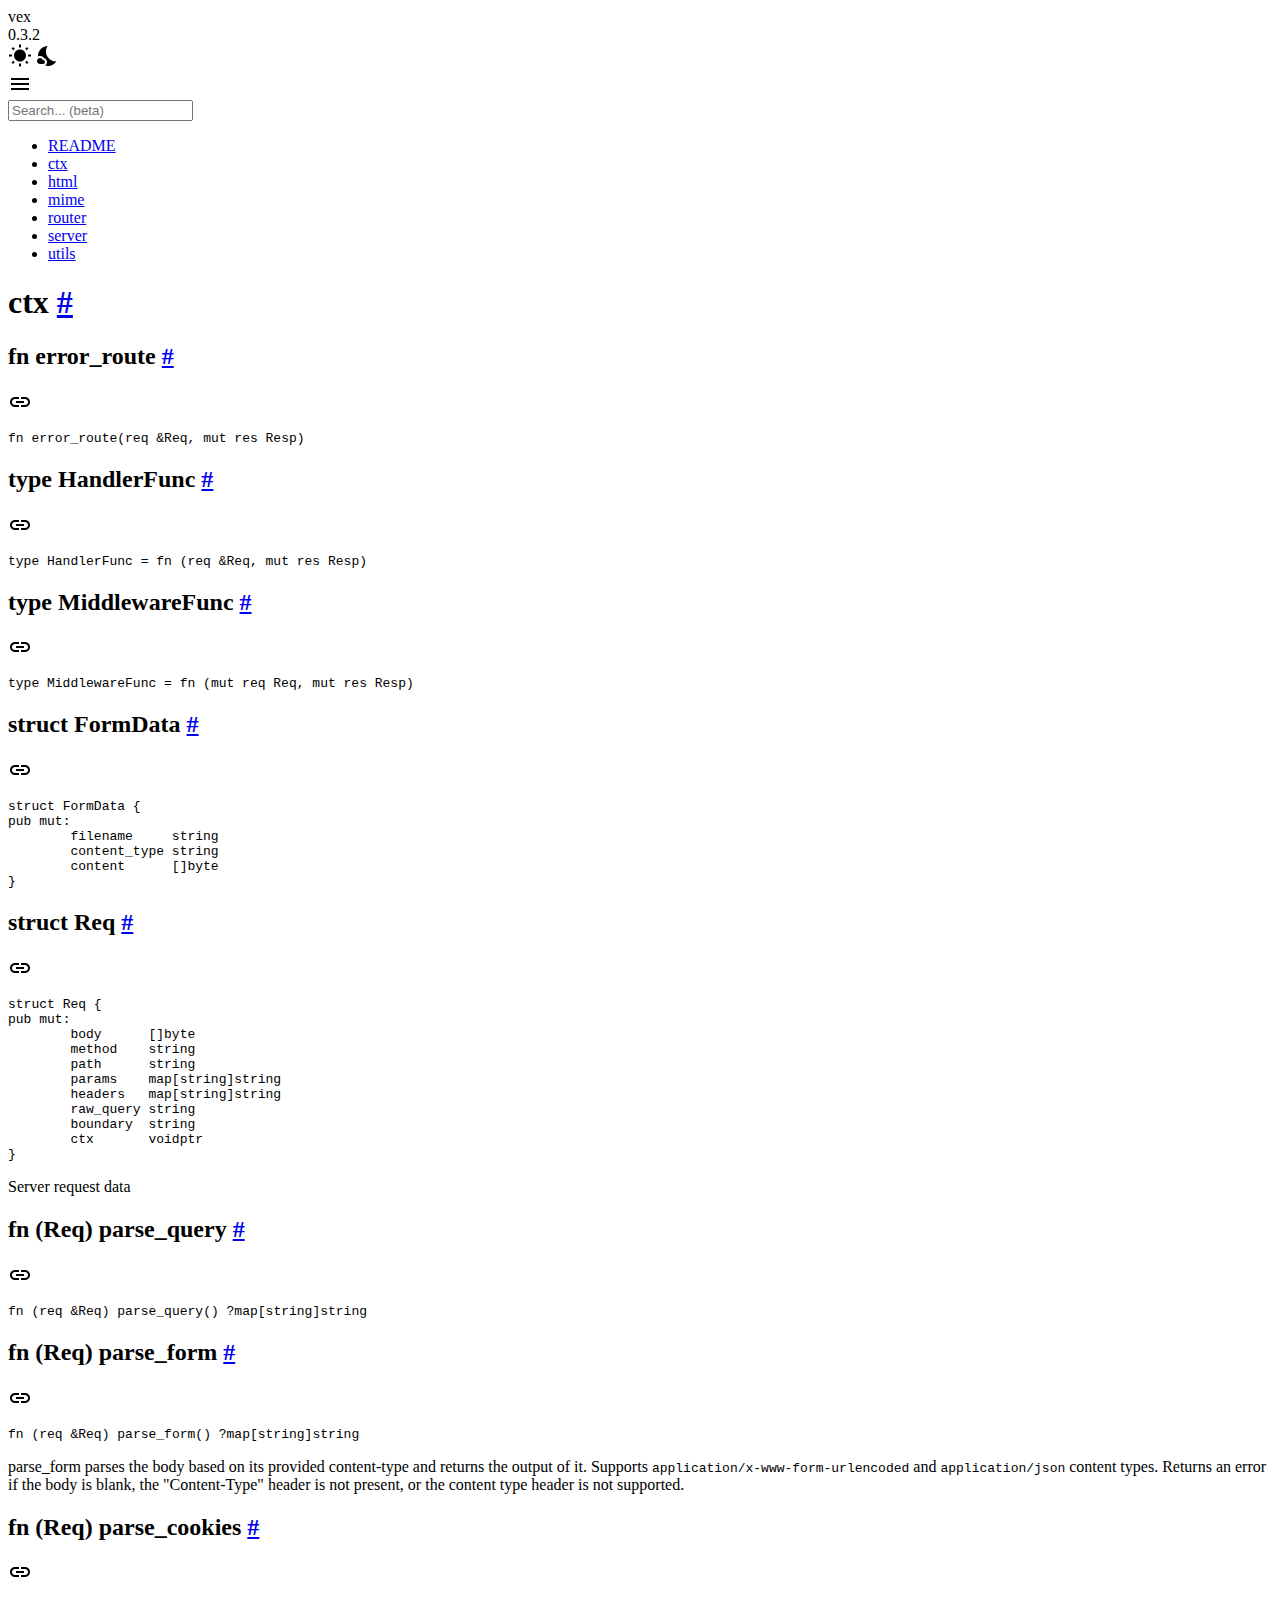
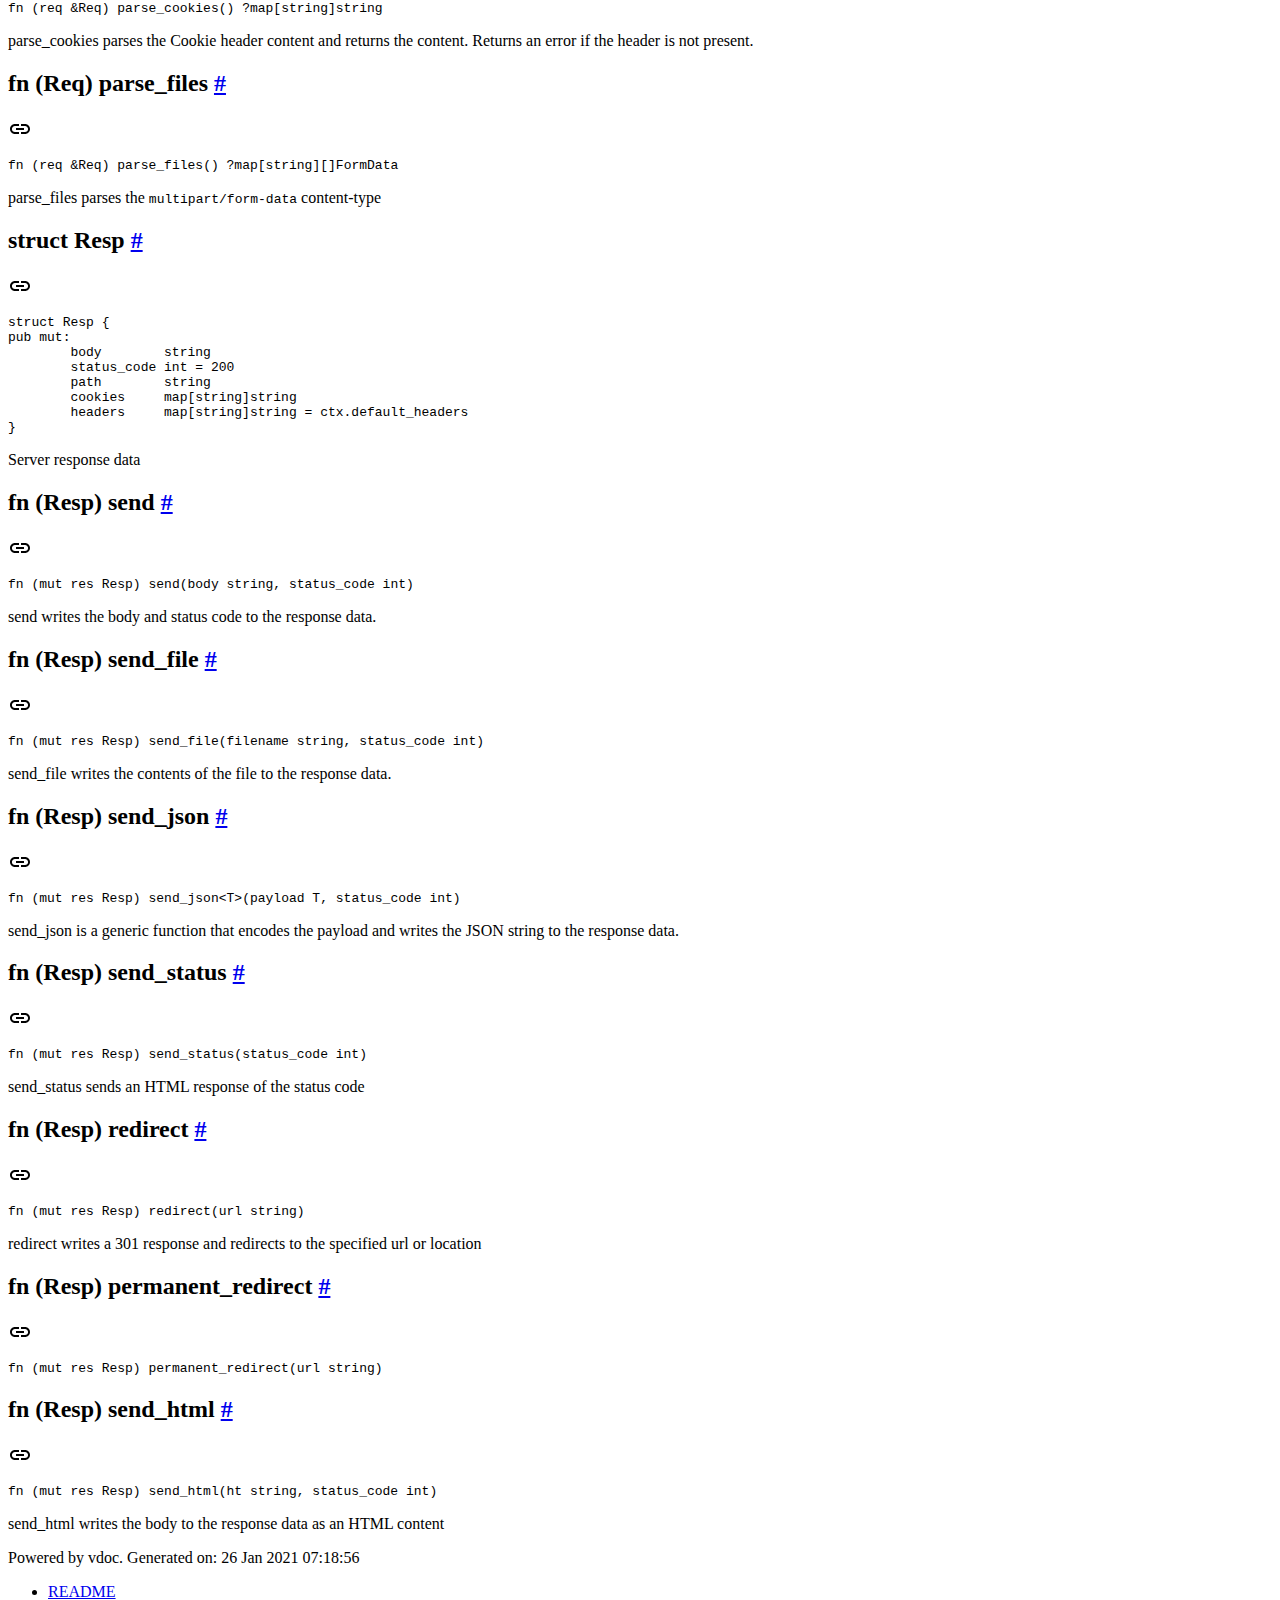
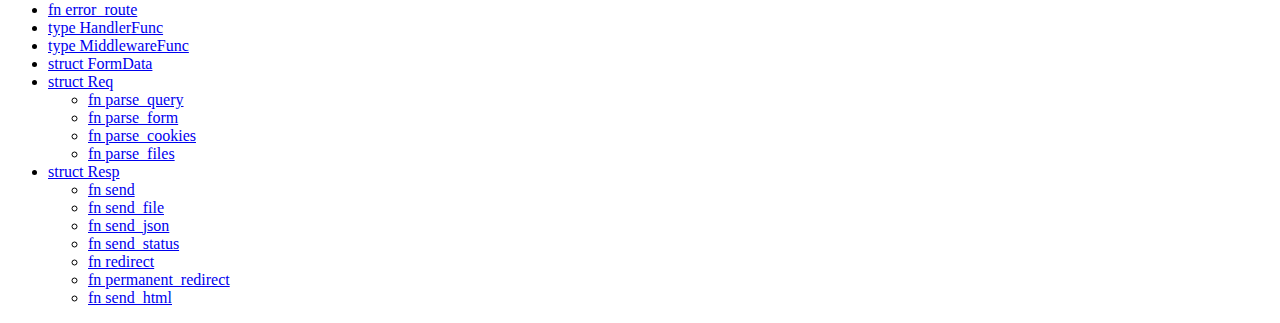
==== ctx.html @ 07d23d68 "deploy: 85a85bc88214e74e56cccd032032bc80034c741e" ====
<!DOCTYPE html>
<html lang="en">
	<head>
		<meta charset="UTF-8">
		<meta http-equiv="x-ua-compatible" content="IE=edge" />
		<meta name="viewport" content="width=device-width, initial-scale=1.0">
		<title>ctx | vdoc</title>
		<link rel="preconnect" href="https://fonts.gstatic.com">
		<link href="https://fonts.googleapis.com/css2?family=Roboto:wght@400;500;700&display=swap" rel="stylesheet">
		<link href="https://fonts.googleapis.com/css2?family=Work+Sans:wght@400;500;600&display=swap" rel="stylesheet">
		<link rel="apple-touch-icon" sizes="180x180" href="apple-touch-icon.png">
		<link rel="icon" type="image/png" sizes="32x32" href="favicon-32x32.png">
		<link rel="icon" type="image/png" sizes="16x16" href="favicon-16x16.png">
		<link rel="manifest" href="site.webmanifest">
		<link rel="mask-icon" href="safari-pinned-tab.svg" color="#5bbad5">
		<meta name="msapplication-TileColor" content="#da532c">
		<meta name="theme-color" content="#ffffff">
		
		<link rel="stylesheet" href="doc.css" />
		<link rel="stylesheet" href="normalize.css" />
		<script src="dark-mode.js"></script>
	</head>
	<body>
		<div id="page">
			<header class="doc-nav hidden">
				<div class="heading-container">
					<div class="heading">
						<div class="info">
							<div class="module">vex</div>
							<div class="toggle-version-container">
								<span>0.3.2</span>
								<div id="dark-mode-toggle" role="switch" aria-checked="false" aria-label="Toggle dark mode"><svg xmlns="http://www.w3.org/2000/svg" class="light-icon" height="24" viewBox="0 0 24 24" width="24"><path d="M0 0h24v24H0z" fill="none"/><path d="M6.76 4.84l-1.8-1.79-1.41 1.41 1.79 1.79 1.42-1.41zM4 10.5H1v2h3v-2zm9-9.95h-2V3.5h2V.55zm7.45 3.91l-1.41-1.41-1.79 1.79 1.41 1.41 1.79-1.79zm-3.21 13.7l1.79 1.8 1.41-1.41-1.8-1.79-1.4 1.4zM20 10.5v2h3v-2h-3zm-8-5c-3.31 0-6 2.69-6 6s2.69 6 6 6 6-2.69 6-6-2.69-6-6-6zm-1 16.95h2V19.5h-2v2.95zm-7.45-3.91l1.41 1.41 1.79-1.8-1.41-1.41-1.79 1.8z"/></svg>
<svg xmlns="http://www.w3.org/2000/svg" class="dark-icon" enable-background="new 0 0 24 24" height="24" viewBox="0 0 24 24" width="24"><g><rect fill="none" height="24" width="24"/></g><g><g><g><path d="M11.1,12.08C8.77,7.57,10.6,3.6,11.63,2.01C6.27,2.2,1.98,6.59,1.98,12c0,0.14,0.02,0.28,0.02,0.42 C2.62,12.15,3.29,12,4,12c1.66,0,3.18,0.83,4.1,2.15C9.77,14.63,11,16.17,11,18c0,1.52-0.87,2.83-2.12,3.51 c0.98,0.32,2.03,0.5,3.11,0.5c3.5,0,6.58-1.8,8.37-4.52C18,17.72,13.38,16.52,11.1,12.08z"/></g><path d="M7,16l-0.18,0C6.4,14.84,5.3,14,4,14c-1.66,0-3,1.34-3,3s1.34,3,3,3c0.62,0,2.49,0,3,0c1.1,0,2-0.9,2-2 C9,16.9,8.1,16,7,16z"/></g></g></svg>
</div>
							</div>
							<svg xmlns="http://www.w3.org/2000/svg" id="toggle-menu" height="24" viewBox="0 0 24 24" width="24"><path d="M0 0h24v24H0z" fill="none"/><path d="M3 18h18v-2H3v2zm0-5h18v-2H3v2zm0-7v2h18V6H3z"/></svg>

						</div>
						<input type="text" id="search" placeholder="Search... (beta)" autocomplete="off">
					</div>
				</div>
				<nav class="search hidden"></nav>
				<nav class="content hidden">
					<ul>
						<li class="open"><div class="menu-row"><a href="./index.html">README</a></div></li><li class="open active"><div class="menu-row"><a href="./ctx.html">ctx</a></div></li><li class="open"><div class="menu-row"><a href="./html.html">html</a></div></li><li class="open"><div class="menu-row"><a href="./mime.html">mime</a></div></li><li class="open"><div class="menu-row"><a href="./router.html">router</a></div></li><li class="open"><div class="menu-row"><a href="./server.html">server</a></div></li><li class="open"><div class="menu-row"><a href="./utils.html">utils</a></div></li>
					</ul>
				</nav>
			</header>
			<div class="doc-scrollview">
				<div class="doc-container">
					<div class="doc-content">
						<section id="readme_ctx" class="doc-node">
							<div class="title"><h1> ctx <a href="#readme_ctx">#</a></h1></div>

</section>

						<section id="error_route" class="doc-node">
							<div class="title"><h2>fn error_route <a href="#error_route">#</a></h2><a class="link" rel="noreferrer" target="_blank" href="https://github.com/nedpals/vex/blob/master/vex/ctx/ctx.v#L240"><svg xmlns="http://www.w3.org/2000/svg" height="24" viewBox="0 0 24 24" width="24"><path d="M0 0h24v24H0z" fill="none"/><path d="M3.9 12c0-1.71 1.39-3.1 3.1-3.1h4V7H7c-2.76 0-5 2.24-5 5s2.24 5 5 5h4v-1.9H7c-1.71 0-3.1-1.39-3.1-3.1zM8 13h8v-2H8v2zm9-6h-4v1.9h4c1.71 0 3.1 1.39 3.1 3.1s-1.39 3.1-3.1 3.1h-4V17h4c2.76 0 5-2.24 5-5s-2.24-5-5-5z"/></svg></a></div><pre class="signature"><code><span class="token keyword">fn</span> <span class="token function">error_route</span><span class="token punctuation">(</span>req <span class="token operator">&</span>Req<span class="token punctuation">,</span> <span class="token keyword">mut</span> res Resp<span class="token punctuation">)</span></code></pre>


</section>
						<section id="HandlerFunc" class="doc-node">
							<div class="title"><h2>type HandlerFunc <a href="#HandlerFunc">#</a></h2><a class="link" rel="noreferrer" target="_blank" href="https://github.com/nedpals/vex/blob/master/vex/ctx/ctx.v#L18"><svg xmlns="http://www.w3.org/2000/svg" height="24" viewBox="0 0 24 24" width="24"><path d="M0 0h24v24H0z" fill="none"/><path d="M3.9 12c0-1.71 1.39-3.1 3.1-3.1h4V7H7c-2.76 0-5 2.24-5 5s2.24 5 5 5h4v-1.9H7c-1.71 0-3.1-1.39-3.1-3.1zM8 13h8v-2H8v2zm9-6h-4v1.9h4c1.71 0 3.1 1.39 3.1 3.1s-1.39 3.1-3.1 3.1h-4V17h4c2.76 0 5-2.24 5-5s-2.24-5-5-5z"/></svg></a></div><pre class="signature"><code><span class="token keyword">type</span> HandlerFunc <span class="token operator">=</span> <span class="token keyword">fn</span> <span class="token punctuation">(</span>req <span class="token operator">&</span>Req<span class="token punctuation">,</span> <span class="token keyword">mut</span> res Resp<span class="token punctuation">)</span></code></pre>


</section>
						<section id="MiddlewareFunc" class="doc-node">
							<div class="title"><h2>type MiddlewareFunc <a href="#MiddlewareFunc">#</a></h2><a class="link" rel="noreferrer" target="_blank" href="https://github.com/nedpals/vex/blob/master/vex/ctx/ctx.v#L20"><svg xmlns="http://www.w3.org/2000/svg" height="24" viewBox="0 0 24 24" width="24"><path d="M0 0h24v24H0z" fill="none"/><path d="M3.9 12c0-1.71 1.39-3.1 3.1-3.1h4V7H7c-2.76 0-5 2.24-5 5s2.24 5 5 5h4v-1.9H7c-1.71 0-3.1-1.39-3.1-3.1zM8 13h8v-2H8v2zm9-6h-4v1.9h4c1.71 0 3.1 1.39 3.1 3.1s-1.39 3.1-3.1 3.1h-4V17h4c2.76 0 5-2.24 5-5s-2.24-5-5-5z"/></svg></a></div><pre class="signature"><code><span class="token keyword">type</span> MiddlewareFunc <span class="token operator">=</span> <span class="token keyword">fn</span> <span class="token punctuation">(</span><span class="token keyword">mut</span> req Req<span class="token punctuation">,</span> <span class="token keyword">mut</span> res Resp<span class="token punctuation">)</span></code></pre>


</section>
						<section id="FormData" class="doc-node">
							<div class="title"><h2>struct FormData <a href="#FormData">#</a></h2><a class="link" rel="noreferrer" target="_blank" href="https://github.com/nedpals/vex/blob/master/vex/ctx/ctx.v#L245"><svg xmlns="http://www.w3.org/2000/svg" height="24" viewBox="0 0 24 24" width="24"><path d="M0 0h24v24H0z" fill="none"/><path d="M3.9 12c0-1.71 1.39-3.1 3.1-3.1h4V7H7c-2.76 0-5 2.24-5 5s2.24 5 5 5h4v-1.9H7c-1.71 0-3.1-1.39-3.1-3.1zM8 13h8v-2H8v2zm9-6h-4v1.9h4c1.71 0 3.1 1.39 3.1 3.1s-1.39 3.1-3.1 3.1h-4V17h4c2.76 0 5-2.24 5-5s-2.24-5-5-5z"/></svg></a></div><pre class="signature"><code><span class="token keyword">struct</span> <span class="token symbol">FormData</span> <span class="token punctuation">{</span>
<span class="token keyword">pub</span> <span class="token keyword">mut</span><span class="token punctuation">:</span>
	filename     <span class="token builtin">string</span>
	content_type <span class="token builtin">string</span>
	content      <span class="token punctuation">[</span><span class="token punctuation">]</span><span class="token builtin">byte</span>
<span class="token punctuation">}</span></code></pre>


</section>
						<section id="Req" class="doc-node">
							<div class="title"><h2>struct Req <a href="#Req">#</a></h2><a class="link" rel="noreferrer" target="_blank" href="https://github.com/nedpals/vex/blob/master/vex/ctx/ctx.v#L23"><svg xmlns="http://www.w3.org/2000/svg" height="24" viewBox="0 0 24 24" width="24"><path d="M0 0h24v24H0z" fill="none"/><path d="M3.9 12c0-1.71 1.39-3.1 3.1-3.1h4V7H7c-2.76 0-5 2.24-5 5s2.24 5 5 5h4v-1.9H7c-1.71 0-3.1-1.39-3.1-3.1zM8 13h8v-2H8v2zm9-6h-4v1.9h4c1.71 0 3.1 1.39 3.1 3.1s-1.39 3.1-3.1 3.1h-4V17h4c2.76 0 5-2.24 5-5s-2.24-5-5-5z"/></svg></a></div><pre class="signature"><code><span class="token keyword">struct</span> <span class="token symbol">Req</span> <span class="token punctuation">{</span>
<span class="token keyword">pub</span> <span class="token keyword">mut</span><span class="token punctuation">:</span>
	body      <span class="token punctuation">[</span><span class="token punctuation">]</span><span class="token builtin">byte</span>
	method    <span class="token builtin">string</span>
	path      <span class="token builtin">string</span>
	params    <span class="token builtin">map</span><span class="token punctuation">[</span><span class="token builtin">string</span><span class="token punctuation">]</span><span class="token builtin">string</span>
	headers   <span class="token builtin">map</span><span class="token punctuation">[</span><span class="token builtin">string</span><span class="token punctuation">]</span><span class="token builtin">string</span>
	raw_query <span class="token builtin">string</span>
	boundary  <span class="token builtin">string</span>
	ctx       <span class="token builtin">voidptr</span>
<span class="token punctuation">}</span></code></pre>
<p>Server request data</p>

</section>
						<section id="Req.parse_query" class="doc-node">
							<div class="title"><h2>fn (Req) parse_query <a href="#Req.parse_query">#</a></h2><a class="link" rel="noreferrer" target="_blank" href="https://github.com/nedpals/vex/blob/master/vex/ctx/ctx.v#L35"><svg xmlns="http://www.w3.org/2000/svg" height="24" viewBox="0 0 24 24" width="24"><path d="M0 0h24v24H0z" fill="none"/><path d="M3.9 12c0-1.71 1.39-3.1 3.1-3.1h4V7H7c-2.76 0-5 2.24-5 5s2.24 5 5 5h4v-1.9H7c-1.71 0-3.1-1.39-3.1-3.1zM8 13h8v-2H8v2zm9-6h-4v1.9h4c1.71 0 3.1 1.39 3.1 3.1s-1.39 3.1-3.1 3.1h-4V17h4c2.76 0 5-2.24 5-5s-2.24-5-5-5z"/></svg></a></div><pre class="signature"><code><span class="token keyword">fn</span> <span class="token punctuation">(</span>req <span class="token operator">&</span>Req<span class="token punctuation">)</span> <span class="token function">parse_query</span><span class="token punctuation">(</span><span class="token punctuation">)</span> ?<span class="token builtin">map</span><span class="token punctuation">[</span><span class="token builtin">string</span><span class="token punctuation">]</span><span class="token builtin">string</span></code></pre>


</section>
						<section id="Req.parse_form" class="doc-node">
							<div class="title"><h2>fn (Req) parse_form <a href="#Req.parse_form">#</a></h2><a class="link" rel="noreferrer" target="_blank" href="https://github.com/nedpals/vex/blob/master/vex/ctx/ctx.v#L50"><svg xmlns="http://www.w3.org/2000/svg" height="24" viewBox="0 0 24 24" width="24"><path d="M0 0h24v24H0z" fill="none"/><path d="M3.9 12c0-1.71 1.39-3.1 3.1-3.1h4V7H7c-2.76 0-5 2.24-5 5s2.24 5 5 5h4v-1.9H7c-1.71 0-3.1-1.39-3.1-3.1zM8 13h8v-2H8v2zm9-6h-4v1.9h4c1.71 0 3.1 1.39 3.1 3.1s-1.39 3.1-3.1 3.1h-4V17h4c2.76 0 5-2.24 5-5s-2.24-5-5-5z"/></svg></a></div><pre class="signature"><code><span class="token keyword">fn</span> <span class="token punctuation">(</span>req <span class="token operator">&</span>Req<span class="token punctuation">)</span> <span class="token function">parse_form</span><span class="token punctuation">(</span><span class="token punctuation">)</span> ?<span class="token builtin">map</span><span class="token punctuation">[</span><span class="token builtin">string</span><span class="token punctuation">]</span><span class="token builtin">string</span></code></pre>
<p>parse_form parses the body based on its provided content-type  and returns the output of it. Supports <code>application/x-www-form-urlencoded</code>  and <code>application/json</code> content types. Returns an error if the body is blank,  the &quot;Content-Type&quot; header is not present, or the content type header  is not supported.</p>

</section>
						<section id="Req.parse_cookies" class="doc-node">
							<div class="title"><h2>fn (Req) parse_cookies <a href="#Req.parse_cookies">#</a></h2><a class="link" rel="noreferrer" target="_blank" href="https://github.com/nedpals/vex/blob/master/vex/ctx/ctx.v#L93"><svg xmlns="http://www.w3.org/2000/svg" height="24" viewBox="0 0 24 24" width="24"><path d="M0 0h24v24H0z" fill="none"/><path d="M3.9 12c0-1.71 1.39-3.1 3.1-3.1h4V7H7c-2.76 0-5 2.24-5 5s2.24 5 5 5h4v-1.9H7c-1.71 0-3.1-1.39-3.1-3.1zM8 13h8v-2H8v2zm9-6h-4v1.9h4c1.71 0 3.1 1.39 3.1 3.1s-1.39 3.1-3.1 3.1h-4V17h4c2.76 0 5-2.24 5-5s-2.24-5-5-5z"/></svg></a></div><pre class="signature"><code><span class="token keyword">fn</span> <span class="token punctuation">(</span>req <span class="token operator">&</span>Req<span class="token punctuation">)</span> <span class="token function">parse_cookies</span><span class="token punctuation">(</span><span class="token punctuation">)</span> ?<span class="token builtin">map</span><span class="token punctuation">[</span><span class="token builtin">string</span><span class="token punctuation">]</span><span class="token builtin">string</span></code></pre>
<p>parse_cookies parses the Cookie header content and returns the  content. Returns an error if the header is not present.</p>

</section>
						<section id="Req.parse_files" class="doc-node">
							<div class="title"><h2>fn (Req) parse_files <a href="#Req.parse_files">#</a></h2><a class="link" rel="noreferrer" target="_blank" href="https://github.com/nedpals/vex/blob/master/vex/ctx/ctx.v#L108"><svg xmlns="http://www.w3.org/2000/svg" height="24" viewBox="0 0 24 24" width="24"><path d="M0 0h24v24H0z" fill="none"/><path d="M3.9 12c0-1.71 1.39-3.1 3.1-3.1h4V7H7c-2.76 0-5 2.24-5 5s2.24 5 5 5h4v-1.9H7c-1.71 0-3.1-1.39-3.1-3.1zM8 13h8v-2H8v2zm9-6h-4v1.9h4c1.71 0 3.1 1.39 3.1 3.1s-1.39 3.1-3.1 3.1h-4V17h4c2.76 0 5-2.24 5-5s-2.24-5-5-5z"/></svg></a></div><pre class="signature"><code><span class="token keyword">fn</span> <span class="token punctuation">(</span>req <span class="token operator">&</span>Req<span class="token punctuation">)</span> <span class="token function">parse_files</span><span class="token punctuation">(</span><span class="token punctuation">)</span> ?<span class="token builtin">map</span><span class="token punctuation">[</span><span class="token builtin">string</span><span class="token punctuation">]</span><span class="token punctuation">[</span><span class="token punctuation">]</span>FormData</code></pre>
<p>parse_files parses the <code>multipart/form-data</code> content-type</p>

</section>
						<section id="Resp" class="doc-node">
							<div class="title"><h2>struct Resp <a href="#Resp">#</a></h2><a class="link" rel="noreferrer" target="_blank" href="https://github.com/nedpals/vex/blob/master/vex/ctx/ctx.v#L174"><svg xmlns="http://www.w3.org/2000/svg" height="24" viewBox="0 0 24 24" width="24"><path d="M0 0h24v24H0z" fill="none"/><path d="M3.9 12c0-1.71 1.39-3.1 3.1-3.1h4V7H7c-2.76 0-5 2.24-5 5s2.24 5 5 5h4v-1.9H7c-1.71 0-3.1-1.39-3.1-3.1zM8 13h8v-2H8v2zm9-6h-4v1.9h4c1.71 0 3.1 1.39 3.1 3.1s-1.39 3.1-3.1 3.1h-4V17h4c2.76 0 5-2.24 5-5s-2.24-5-5-5z"/></svg></a></div><pre class="signature"><code><span class="token keyword">struct</span> <span class="token symbol">Resp</span> <span class="token punctuation">{</span>
<span class="token keyword">pub</span> <span class="token keyword">mut</span><span class="token punctuation">:</span>
	body        <span class="token builtin">string</span>
	status_code <span class="token builtin">int</span> <span class="token operator">=</span> <span class="token number">200</span>
	path        <span class="token builtin">string</span>
	cookies     <span class="token builtin">map</span><span class="token punctuation">[</span><span class="token builtin">string</span><span class="token punctuation">]</span><span class="token builtin">string</span>
	headers     <span class="token builtin">map</span><span class="token punctuation">[</span><span class="token builtin">string</span><span class="token punctuation">]</span><span class="token builtin">string</span> <span class="token operator">=</span> ctx<span class="token punctuation">.</span>default_headers
<span class="token punctuation">}</span></code></pre>
<p>Server response data</p>

</section>
						<section id="Resp.send" class="doc-node">
							<div class="title"><h2>fn (Resp) send <a href="#Resp.send">#</a></h2><a class="link" rel="noreferrer" target="_blank" href="https://github.com/nedpals/vex/blob/master/vex/ctx/ctx.v#L185"><svg xmlns="http://www.w3.org/2000/svg" height="24" viewBox="0 0 24 24" width="24"><path d="M0 0h24v24H0z" fill="none"/><path d="M3.9 12c0-1.71 1.39-3.1 3.1-3.1h4V7H7c-2.76 0-5 2.24-5 5s2.24 5 5 5h4v-1.9H7c-1.71 0-3.1-1.39-3.1-3.1zM8 13h8v-2H8v2zm9-6h-4v1.9h4c1.71 0 3.1 1.39 3.1 3.1s-1.39 3.1-3.1 3.1h-4V17h4c2.76 0 5-2.24 5-5s-2.24-5-5-5z"/></svg></a></div><pre class="signature"><code><span class="token keyword">fn</span> <span class="token punctuation">(</span><span class="token keyword">mut</span> res Resp<span class="token punctuation">)</span> <span class="token function">send</span><span class="token punctuation">(</span>body <span class="token builtin">string</span><span class="token punctuation">,</span> status_code <span class="token builtin">int</span><span class="token punctuation">)</span></code></pre>
<p>send writes the body and status code to the response data.</p>

</section>
						<section id="Resp.send_file" class="doc-node">
							<div class="title"><h2>fn (Resp) send_file <a href="#Resp.send_file">#</a></h2><a class="link" rel="noreferrer" target="_blank" href="https://github.com/nedpals/vex/blob/master/vex/ctx/ctx.v#L192"><svg xmlns="http://www.w3.org/2000/svg" height="24" viewBox="0 0 24 24" width="24"><path d="M0 0h24v24H0z" fill="none"/><path d="M3.9 12c0-1.71 1.39-3.1 3.1-3.1h4V7H7c-2.76 0-5 2.24-5 5s2.24 5 5 5h4v-1.9H7c-1.71 0-3.1-1.39-3.1-3.1zM8 13h8v-2H8v2zm9-6h-4v1.9h4c1.71 0 3.1 1.39 3.1 3.1s-1.39 3.1-3.1 3.1h-4V17h4c2.76 0 5-2.24 5-5s-2.24-5-5-5z"/></svg></a></div><pre class="signature"><code><span class="token keyword">fn</span> <span class="token punctuation">(</span><span class="token keyword">mut</span> res Resp<span class="token punctuation">)</span> <span class="token function">send_file</span><span class="token punctuation">(</span>filename <span class="token builtin">string</span><span class="token punctuation">,</span> status_code <span class="token builtin">int</span><span class="token punctuation">)</span></code></pre>
<p>send_file writes the contents of the file to the response data.</p>

</section>
						<section id="Resp.send_json" class="doc-node">
							<div class="title"><h2>fn (Resp) send_json <a href="#Resp.send_json">#</a></h2><a class="link" rel="noreferrer" target="_blank" href="https://github.com/nedpals/vex/blob/master/vex/ctx/ctx.v#L205"><svg xmlns="http://www.w3.org/2000/svg" height="24" viewBox="0 0 24 24" width="24"><path d="M0 0h24v24H0z" fill="none"/><path d="M3.9 12c0-1.71 1.39-3.1 3.1-3.1h4V7H7c-2.76 0-5 2.24-5 5s2.24 5 5 5h4v-1.9H7c-1.71 0-3.1-1.39-3.1-3.1zM8 13h8v-2H8v2zm9-6h-4v1.9h4c1.71 0 3.1 1.39 3.1 3.1s-1.39 3.1-3.1 3.1h-4V17h4c2.76 0 5-2.24 5-5s-2.24-5-5-5z"/></svg></a></div><pre class="signature"><code><span class="token keyword">fn</span> <span class="token punctuation">(</span><span class="token keyword">mut</span> res Resp<span class="token punctuation">)</span> send_json<span class="token operator"><</span><span class="token builtin">T</span><span class="token operator">></span><span class="token punctuation">(</span>payload <span class="token builtin">T</span><span class="token punctuation">,</span> status_code <span class="token builtin">int</span><span class="token punctuation">)</span></code></pre>
<p>send_json is a generic function that encodes the payload and  writes the JSON string to the response data.</p>

</section>
						<section id="Resp.send_status" class="doc-node">
							<div class="title"><h2>fn (Resp) send_status <a href="#Resp.send_status">#</a></h2><a class="link" rel="noreferrer" target="_blank" href="https://github.com/nedpals/vex/blob/master/vex/ctx/ctx.v#L213"><svg xmlns="http://www.w3.org/2000/svg" height="24" viewBox="0 0 24 24" width="24"><path d="M0 0h24v24H0z" fill="none"/><path d="M3.9 12c0-1.71 1.39-3.1 3.1-3.1h4V7H7c-2.76 0-5 2.24-5 5s2.24 5 5 5h4v-1.9H7c-1.71 0-3.1-1.39-3.1-3.1zM8 13h8v-2H8v2zm9-6h-4v1.9h4c1.71 0 3.1 1.39 3.1 3.1s-1.39 3.1-3.1 3.1h-4V17h4c2.76 0 5-2.24 5-5s-2.24-5-5-5z"/></svg></a></div><pre class="signature"><code><span class="token keyword">fn</span> <span class="token punctuation">(</span><span class="token keyword">mut</span> res Resp<span class="token punctuation">)</span> <span class="token function">send_status</span><span class="token punctuation">(</span>status_code <span class="token builtin">int</span><span class="token punctuation">)</span></code></pre>
<p>send_status sends an HTML response of the status code</p>

</section>
						<section id="Resp.redirect" class="doc-node">
							<div class="title"><h2>fn (Resp) redirect <a href="#Resp.redirect">#</a></h2><a class="link" rel="noreferrer" target="_blank" href="https://github.com/nedpals/vex/blob/master/vex/ctx/ctx.v#L222"><svg xmlns="http://www.w3.org/2000/svg" height="24" viewBox="0 0 24 24" width="24"><path d="M0 0h24v24H0z" fill="none"/><path d="M3.9 12c0-1.71 1.39-3.1 3.1-3.1h4V7H7c-2.76 0-5 2.24-5 5s2.24 5 5 5h4v-1.9H7c-1.71 0-3.1-1.39-3.1-3.1zM8 13h8v-2H8v2zm9-6h-4v1.9h4c1.71 0 3.1 1.39 3.1 3.1s-1.39 3.1-3.1 3.1h-4V17h4c2.76 0 5-2.24 5-5s-2.24-5-5-5z"/></svg></a></div><pre class="signature"><code><span class="token keyword">fn</span> <span class="token punctuation">(</span><span class="token keyword">mut</span> res Resp<span class="token punctuation">)</span> <span class="token function">redirect</span><span class="token punctuation">(</span>url <span class="token builtin">string</span><span class="token punctuation">)</span></code></pre>
<p>redirect writes a 301 response and redirects to the   specified url or location</p>

</section>
						<section id="Resp.permanent_redirect" class="doc-node">
							<div class="title"><h2>fn (Resp) permanent_redirect <a href="#Resp.permanent_redirect">#</a></h2><a class="link" rel="noreferrer" target="_blank" href="https://github.com/nedpals/vex/blob/master/vex/ctx/ctx.v#L228"><svg xmlns="http://www.w3.org/2000/svg" height="24" viewBox="0 0 24 24" width="24"><path d="M0 0h24v24H0z" fill="none"/><path d="M3.9 12c0-1.71 1.39-3.1 3.1-3.1h4V7H7c-2.76 0-5 2.24-5 5s2.24 5 5 5h4v-1.9H7c-1.71 0-3.1-1.39-3.1-3.1zM8 13h8v-2H8v2zm9-6h-4v1.9h4c1.71 0 3.1 1.39 3.1 3.1s-1.39 3.1-3.1 3.1h-4V17h4c2.76 0 5-2.24 5-5s-2.24-5-5-5z"/></svg></a></div><pre class="signature"><code><span class="token keyword">fn</span> <span class="token punctuation">(</span><span class="token keyword">mut</span> res Resp<span class="token punctuation">)</span> <span class="token function">permanent_redirect</span><span class="token punctuation">(</span>url <span class="token builtin">string</span><span class="token punctuation">)</span></code></pre>


</section>
						<section id="Resp.send_html" class="doc-node">
							<div class="title"><h2>fn (Resp) send_html <a href="#Resp.send_html">#</a></h2><a class="link" rel="noreferrer" target="_blank" href="https://github.com/nedpals/vex/blob/master/vex/ctx/ctx.v#L235"><svg xmlns="http://www.w3.org/2000/svg" height="24" viewBox="0 0 24 24" width="24"><path d="M0 0h24v24H0z" fill="none"/><path d="M3.9 12c0-1.71 1.39-3.1 3.1-3.1h4V7H7c-2.76 0-5 2.24-5 5s2.24 5 5 5h4v-1.9H7c-1.71 0-3.1-1.39-3.1-3.1zM8 13h8v-2H8v2zm9-6h-4v1.9h4c1.71 0 3.1 1.39 3.1 3.1s-1.39 3.1-3.1 3.1h-4V17h4c2.76 0 5-2.24 5-5s-2.24-5-5-5z"/></svg></a></div><pre class="signature"><code><span class="token keyword">fn</span> <span class="token punctuation">(</span><span class="token keyword">mut</span> res Resp<span class="token punctuation">)</span> <span class="token function">send_html</span><span class="token punctuation">(</span>ht <span class="token builtin">string</span><span class="token punctuation">,</span> status_code <span class="token builtin">int</span><span class="token punctuation">)</span></code></pre>
<p>send_html writes the body to the response data as an HTML content</p>

</section>

						<div class="footer">
							Powered by vdoc. Generated on: 26 Jan 2021 07:18:56
						</div>
					</div>
					<div class="doc-toc"><ul><li class="open"><a href="#readme_ctx">README</a></li>
<li class="open"><a href="#error_route">fn error_route</a>        <ul>
</ul>
</li>
<li class="open"><a href="#HandlerFunc">type HandlerFunc</a>        <ul>
</ul>
</li>
<li class="open"><a href="#MiddlewareFunc">type MiddlewareFunc</a>        <ul>
</ul>
</li>
<li class="open"><a href="#FormData">struct FormData</a>        <ul>
</ul>
</li>
<li class="open"><a href="#Req">struct Req</a>        <ul>
<li><a href="#Req.parse_query">fn parse_query</a></li>
<li><a href="#Req.parse_form">fn parse_form</a></li>
<li><a href="#Req.parse_cookies">fn parse_cookies</a></li>
<li><a href="#Req.parse_files">fn parse_files</a></li>
</ul>
</li>
<li class="open"><a href="#Resp">struct Resp</a>        <ul>
<li><a href="#Resp.send">fn send</a></li>
<li><a href="#Resp.send_file">fn send_file</a></li>
<li><a href="#Resp.send_json">fn send_json</a></li>
<li><a href="#Resp.send_status">fn send_status</a></li>
<li><a href="#Resp.redirect">fn redirect</a></li>
<li><a href="#Resp.permanent_redirect">fn permanent_redirect</a></li>
<li><a href="#Resp.send_html">fn send_html</a></li>
</ul>
</li>
</ul></div>
				</div>
			</div>
		</div>
		<script src="doc.js"></script>
		<script async src="search_index.js" type="text/javascript"></script>
	</body>
</html>
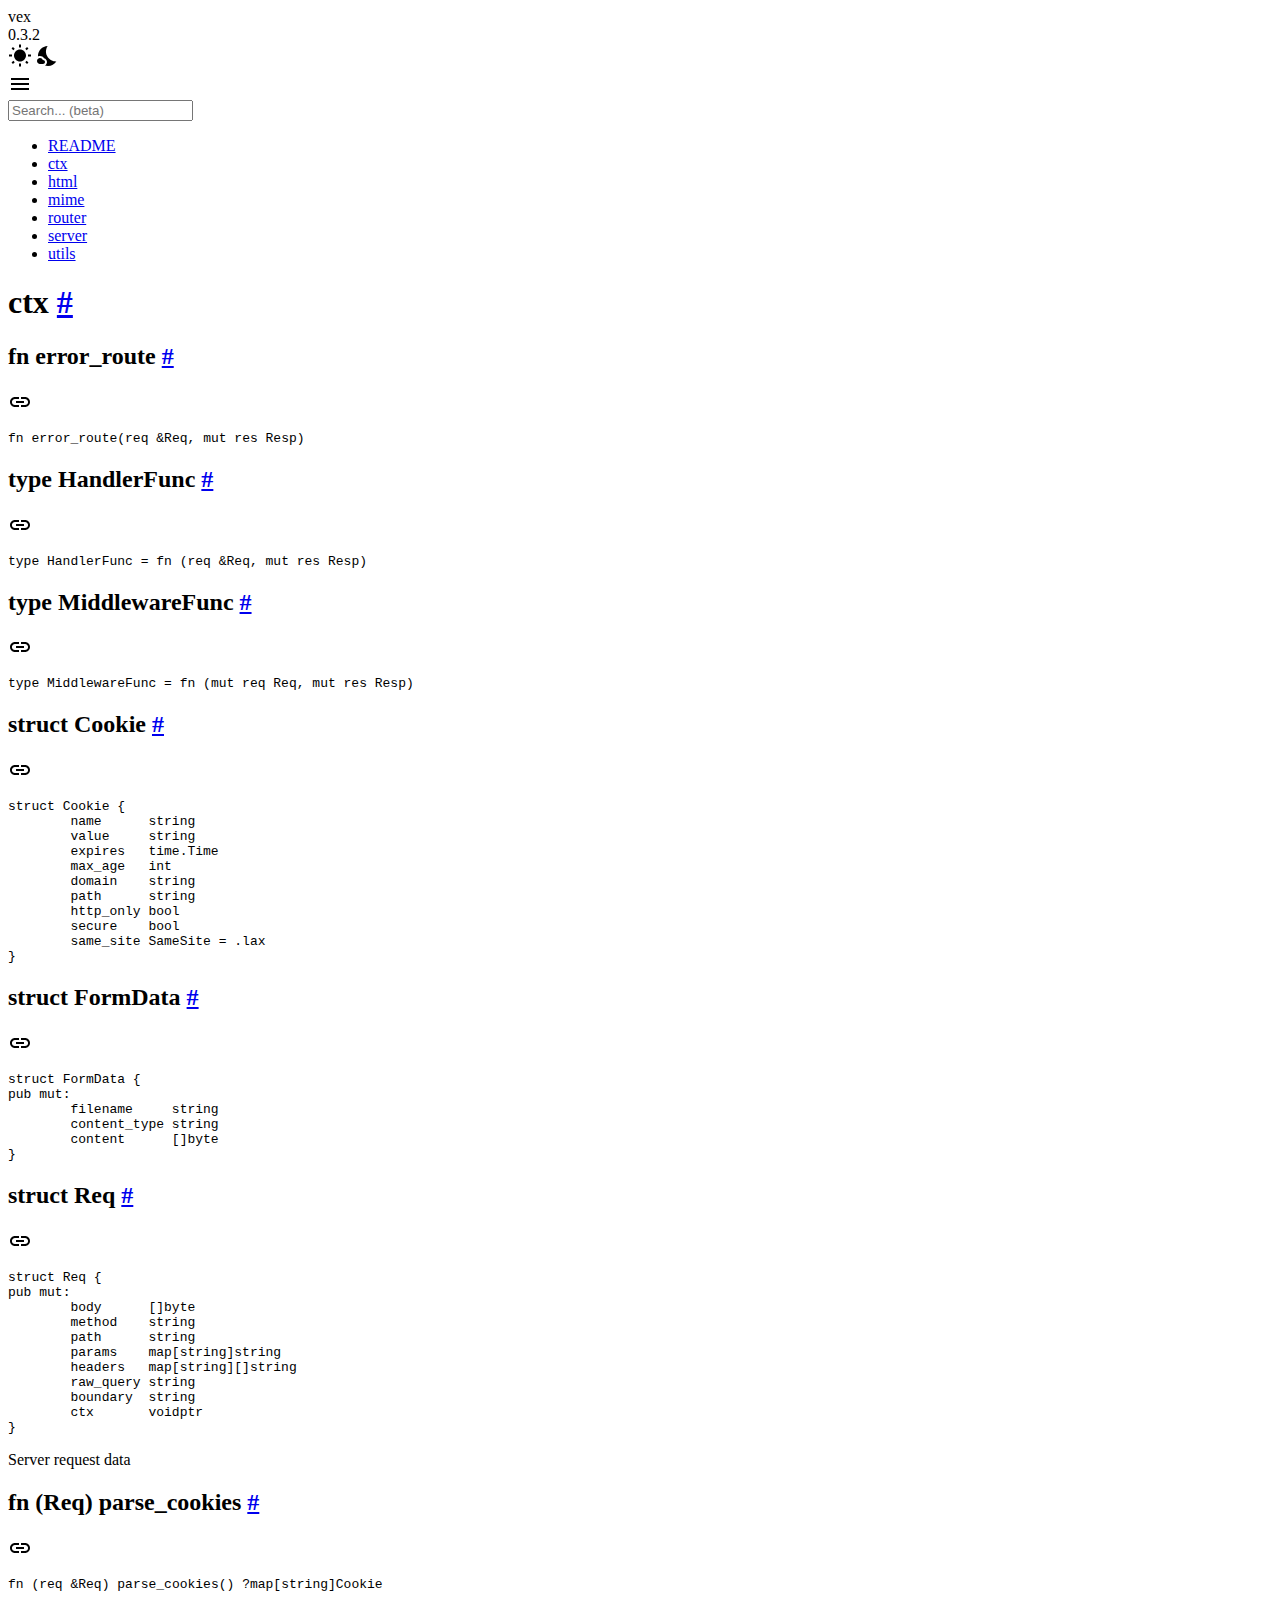
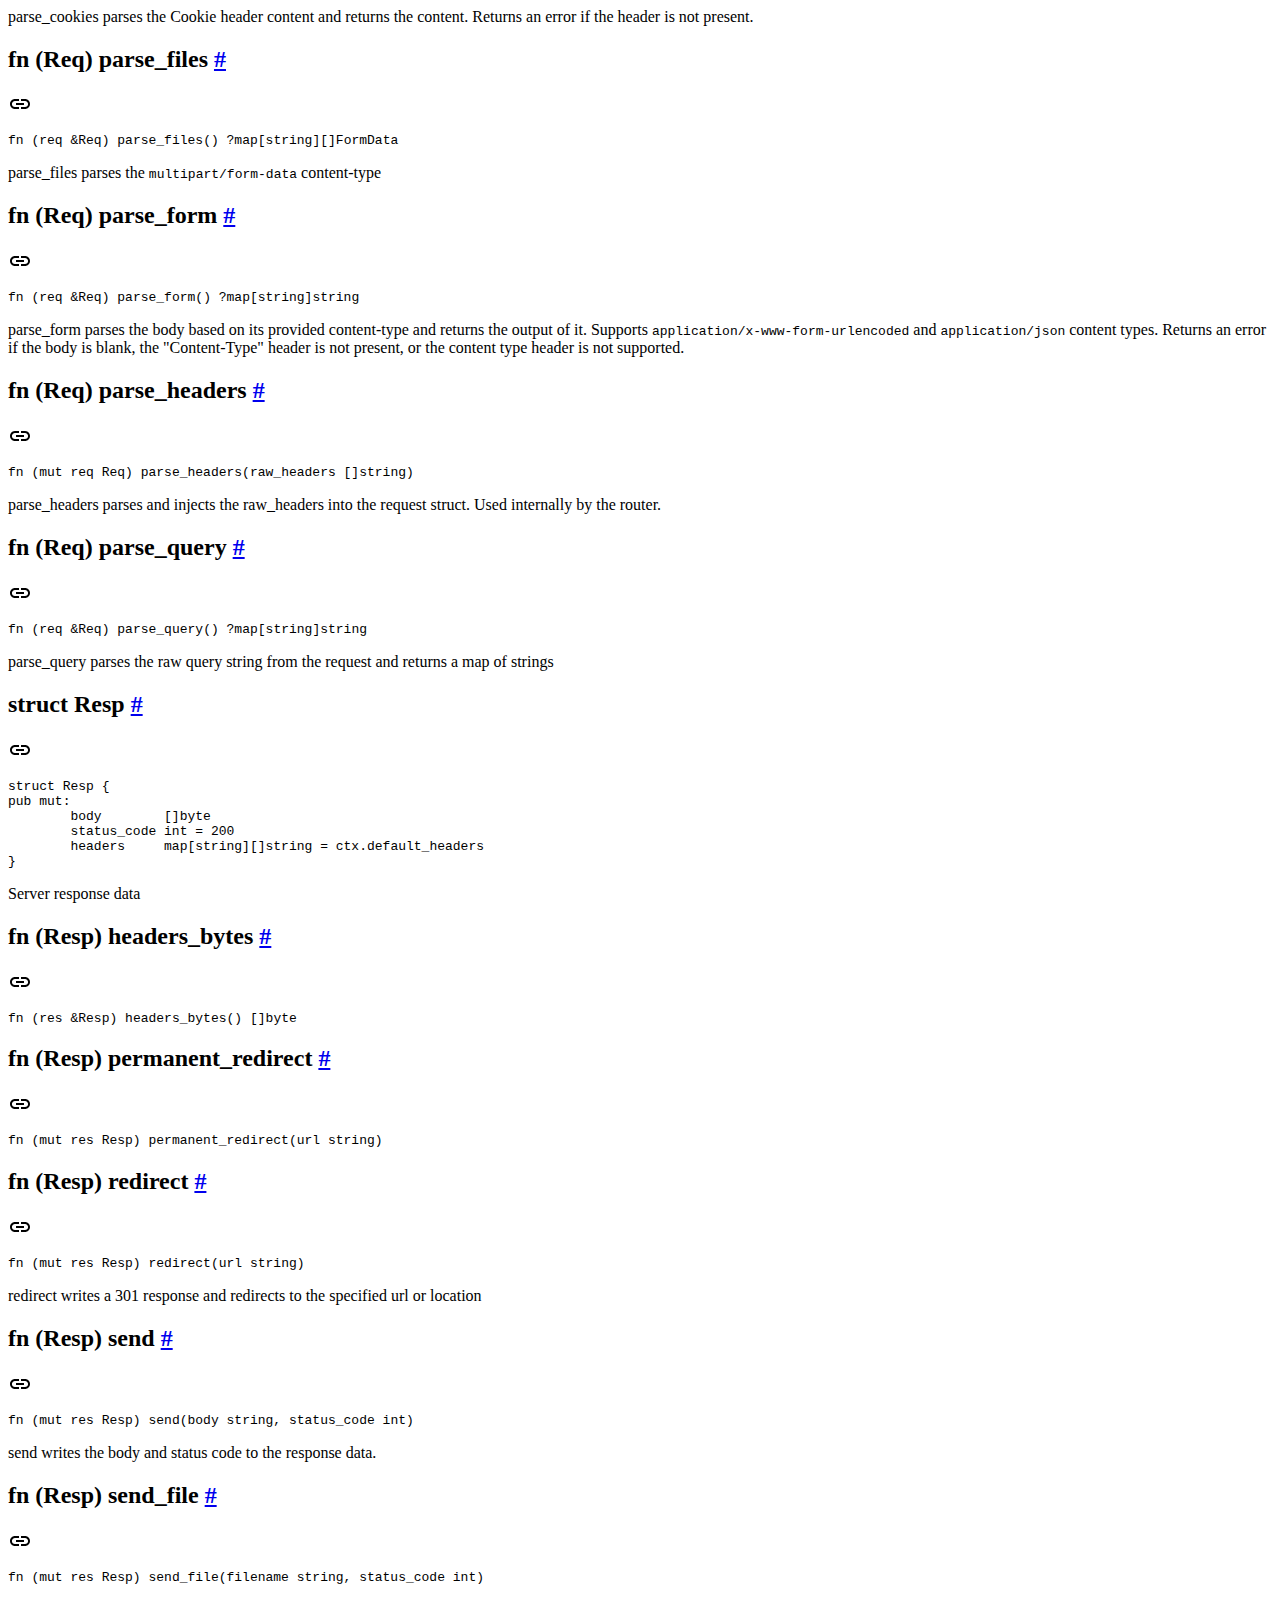
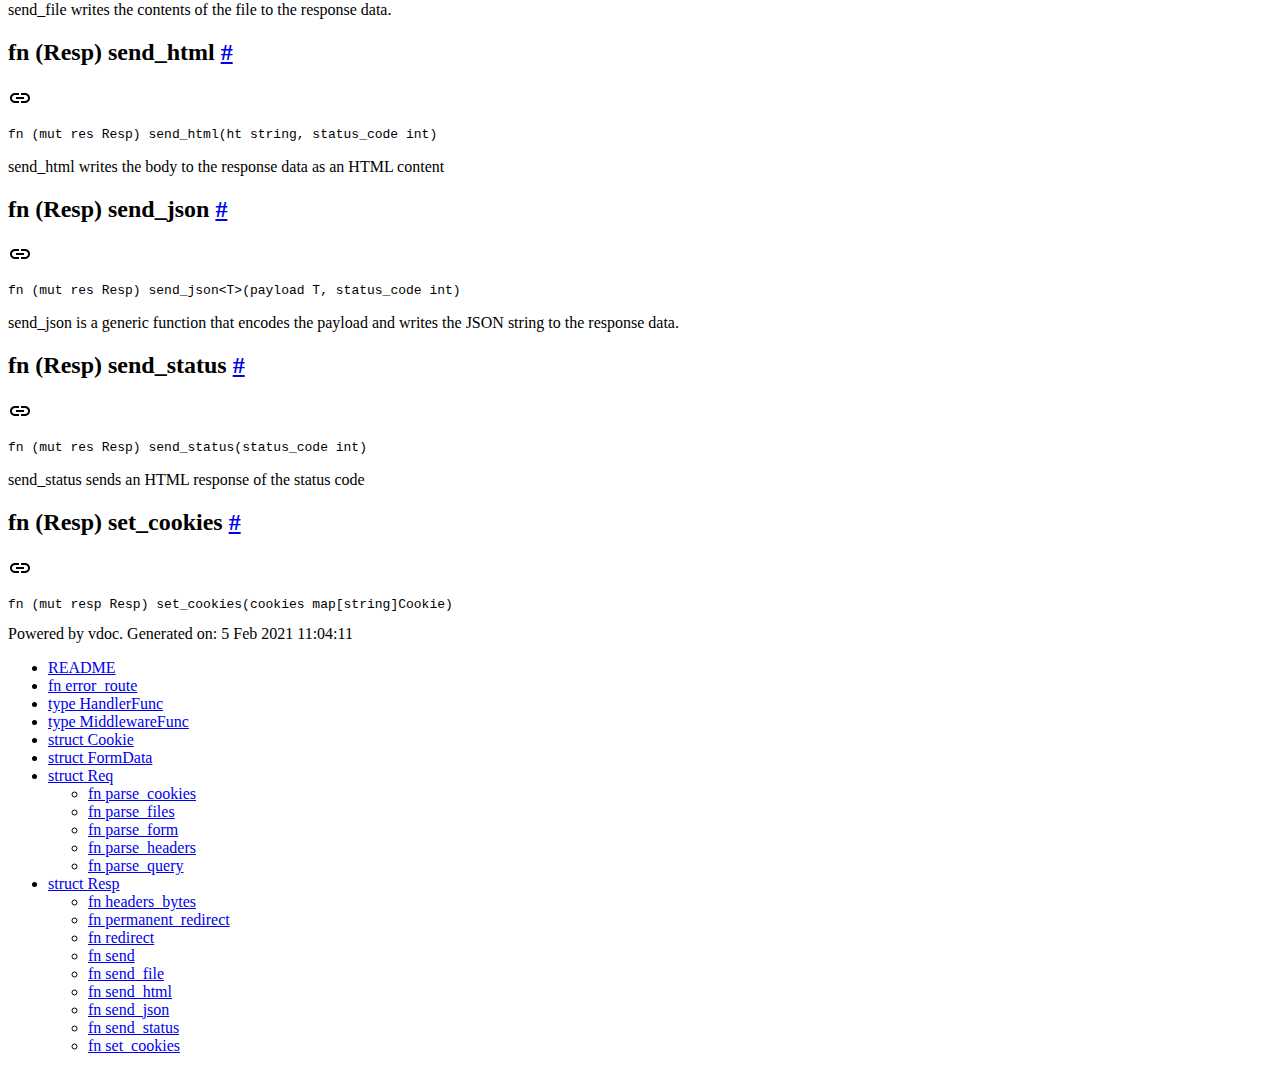
==== commit 1eb8218a: "deploy: c632fa5836d474c719f817d7deb4d4b3ab92ef19" ====
--- a/ctx.html
+++ b/ctx.html
@@ -55,7 +55,7 @@
 </section>
 
 						<section id="error_route" class="doc-node">
-							<div class="title"><h2>fn error_route <a href="#error_route">#</a></h2><a class="link" rel="noreferrer" target="_blank" href="https://github.com/nedpals/vex/blob/master/vex/ctx/ctx.v#L240"><svg xmlns="http://www.w3.org/2000/svg" height="24" viewBox="0 0 24 24" width="24"><path d="M0 0h24v24H0z" fill="none"/><path d="M3.9 12c0-1.71 1.39-3.1 3.1-3.1h4V7H7c-2.76 0-5 2.24-5 5s2.24 5 5 5h4v-1.9H7c-1.71 0-3.1-1.39-3.1-3.1zM8 13h8v-2H8v2zm9-6h-4v1.9h4c1.71 0 3.1 1.39 3.1 3.1s-1.39 3.1-3.1 3.1h-4V17h4c2.76 0 5-2.24 5-5s-2.24-5-5-5z"/></svg></a></div><pre class="signature"><code><span class="token keyword">fn</span> <span class="token function">error_route</span><span class="token punctuation">(</span>req <span class="token operator">&</span>Req<span class="token punctuation">,</span> <span class="token keyword">mut</span> res Resp<span class="token punctuation">)</span></code></pre>
+							<div class="title"><h2>fn error_route <a href="#error_route">#</a></h2><a class="link" rel="noreferrer" target="_blank" href="https://github.com/nedpals/vex/blob/master/vex/ctx/ctx.v#L247"><svg xmlns="http://www.w3.org/2000/svg" height="24" viewBox="0 0 24 24" width="24"><path d="M0 0h24v24H0z" fill="none"/><path d="M3.9 12c0-1.71 1.39-3.1 3.1-3.1h4V7H7c-2.76 0-5 2.24-5 5s2.24 5 5 5h4v-1.9H7c-1.71 0-3.1-1.39-3.1-3.1zM8 13h8v-2H8v2zm9-6h-4v1.9h4c1.71 0 3.1 1.39 3.1 3.1s-1.39 3.1-3.1 3.1h-4V17h4c2.76 0 5-2.24 5-5s-2.24-5-5-5z"/></svg></a></div><pre class="signature"><code><span class="token keyword">fn</span> <span class="token function">error_route</span><span class="token punctuation">(</span>req <span class="token operator">&</span>Req<span class="token punctuation">,</span> <span class="token keyword">mut</span> res Resp<span class="token punctuation">)</span></code></pre>
 
 
 </section>
@@ -69,8 +69,23 @@
 
 
 </section>
+						<section id="Cookie" class="doc-node">
+							<div class="title"><h2>struct Cookie <a href="#Cookie">#</a></h2><a class="link" rel="noreferrer" target="_blank" href="https://github.com/nedpals/vex/blob/master/vex/ctx/cookie.v#L13"><svg xmlns="http://www.w3.org/2000/svg" height="24" viewBox="0 0 24 24" width="24"><path d="M0 0h24v24H0z" fill="none"/><path d="M3.9 12c0-1.71 1.39-3.1 3.1-3.1h4V7H7c-2.76 0-5 2.24-5 5s2.24 5 5 5h4v-1.9H7c-1.71 0-3.1-1.39-3.1-3.1zM8 13h8v-2H8v2zm9-6h-4v1.9h4c1.71 0 3.1 1.39 3.1 3.1s-1.39 3.1-3.1 3.1h-4V17h4c2.76 0 5-2.24 5-5s-2.24-5-5-5z"/></svg></a></div><pre class="signature"><code><span class="token keyword">struct</span> <span class="token symbol">Cookie</span> <span class="token punctuation">{</span>
+	name      <span class="token builtin">string</span>
+	value     <span class="token builtin">string</span>
+	expires   time<span class="token punctuation">.</span>Time
+	max_age   <span class="token builtin">int</span>
+	domain    <span class="token builtin">string</span>
+	path      <span class="token builtin">string</span>
+	http_only <span class="token builtin">bool</span>
+	secure    <span class="token builtin">bool</span>
+	same_site SameSite <span class="token operator">=</span> <span class="token punctuation">.</span>lax
+<span class="token punctuation">}</span></code></pre>
+
+
+</section>
 						<section id="FormData" class="doc-node">
-							<div class="title"><h2>struct FormData <a href="#FormData">#</a></h2><a class="link" rel="noreferrer" target="_blank" href="https://github.com/nedpals/vex/blob/master/vex/ctx/ctx.v#L245"><svg xmlns="http://www.w3.org/2000/svg" height="24" viewBox="0 0 24 24" width="24"><path d="M0 0h24v24H0z" fill="none"/><path d="M3.9 12c0-1.71 1.39-3.1 3.1-3.1h4V7H7c-2.76 0-5 2.24-5 5s2.24 5 5 5h4v-1.9H7c-1.71 0-3.1-1.39-3.1-3.1zM8 13h8v-2H8v2zm9-6h-4v1.9h4c1.71 0 3.1 1.39 3.1 3.1s-1.39 3.1-3.1 3.1h-4V17h4c2.76 0 5-2.24 5-5s-2.24-5-5-5z"/></svg></a></div><pre class="signature"><code><span class="token keyword">struct</span> <span class="token symbol">FormData</span> <span class="token punctuation">{</span>
+							<div class="title"><h2>struct FormData <a href="#FormData">#</a></h2><a class="link" rel="noreferrer" target="_blank" href="https://github.com/nedpals/vex/blob/master/vex/ctx/ctx.v#L252"><svg xmlns="http://www.w3.org/2000/svg" height="24" viewBox="0 0 24 24" width="24"><path d="M0 0h24v24H0z" fill="none"/><path d="M3.9 12c0-1.71 1.39-3.1 3.1-3.1h4V7H7c-2.76 0-5 2.24-5 5s2.24 5 5 5h4v-1.9H7c-1.71 0-3.1-1.39-3.1-3.1zM8 13h8v-2H8v2zm9-6h-4v1.9h4c1.71 0 3.1 1.39 3.1 3.1s-1.39 3.1-3.1 3.1h-4V17h4c2.76 0 5-2.24 5-5s-2.24-5-5-5z"/></svg></a></div><pre class="signature"><code><span class="token keyword">struct</span> <span class="token symbol">FormData</span> <span class="token punctuation">{</span>
 <span class="token keyword">pub</span> <span class="token keyword">mut</span><span class="token punctuation">:</span>
 	filename     <span class="token builtin">string</span>
 	content_type <span class="token builtin">string</span>
@@ -86,7 +101,7 @@
 	method    <span class="token builtin">string</span>
 	path      <span class="token builtin">string</span>
 	params    <span class="token builtin">map</span><span class="token punctuation">[</span><span class="token builtin">string</span><span class="token punctuation">]</span><span class="token builtin">string</span>
-	headers   <span class="token builtin">map</span><span class="token punctuation">[</span><span class="token builtin">string</span><span class="token punctuation">]</span><span class="token builtin">string</span>
+	headers   <span class="token builtin">map</span><span class="token punctuation">[</span><span class="token builtin">string</span><span class="token punctuation">]</span><span class="token punctuation">[</span><span class="token punctuation">]</span><span class="token builtin">string</span>
 	raw_query <span class="token builtin">string</span>
 	boundary  <span class="token builtin">string</span>
 	ctx       <span class="token builtin">voidptr</span>
@@ -94,76 +109,89 @@
 <p>Server request data</p>
 
 </section>
+						<section id="Req.parse_cookies" class="doc-node">
+							<div class="title"><h2>fn (Req) parse_cookies <a href="#Req.parse_cookies">#</a></h2><a class="link" rel="noreferrer" target="_blank" href="https://github.com/nedpals/vex/blob/master/vex/ctx/cookie.v#L53"><svg xmlns="http://www.w3.org/2000/svg" height="24" viewBox="0 0 24 24" width="24"><path d="M0 0h24v24H0z" fill="none"/><path d="M3.9 12c0-1.71 1.39-3.1 3.1-3.1h4V7H7c-2.76 0-5 2.24-5 5s2.24 5 5 5h4v-1.9H7c-1.71 0-3.1-1.39-3.1-3.1zM8 13h8v-2H8v2zm9-6h-4v1.9h4c1.71 0 3.1 1.39 3.1 3.1s-1.39 3.1-3.1 3.1h-4V17h4c2.76 0 5-2.24 5-5s-2.24-5-5-5z"/></svg></a></div><pre class="signature"><code><span class="token keyword">fn</span> <span class="token punctuation">(</span>req <span class="token operator">&</span>Req<span class="token punctuation">)</span> <span class="token function">parse_cookies</span><span class="token punctuation">(</span><span class="token punctuation">)</span> ?<span class="token builtin">map</span><span class="token punctuation">[</span><span class="token builtin">string</span><span class="token punctuation">]</span>Cookie</code></pre>
+<p>parse_cookies parses the Cookie header content and returns the  content. Returns an error if the header is not present.</p>
+
+</section>
+						<section id="Req.parse_files" class="doc-node">
+							<div class="title"><h2>fn (Req) parse_files <a href="#Req.parse_files">#</a></h2><a class="link" rel="noreferrer" target="_blank" href="https://github.com/nedpals/vex/blob/master/vex/ctx/ctx.v#L103"><svg xmlns="http://www.w3.org/2000/svg" height="24" viewBox="0 0 24 24" width="24"><path d="M0 0h24v24H0z" fill="none"/><path d="M3.9 12c0-1.71 1.39-3.1 3.1-3.1h4V7H7c-2.76 0-5 2.24-5 5s2.24 5 5 5h4v-1.9H7c-1.71 0-3.1-1.39-3.1-3.1zM8 13h8v-2H8v2zm9-6h-4v1.9h4c1.71 0 3.1 1.39 3.1 3.1s-1.39 3.1-3.1 3.1h-4V17h4c2.76 0 5-2.24 5-5s-2.24-5-5-5z"/></svg></a></div><pre class="signature"><code><span class="token keyword">fn</span> <span class="token punctuation">(</span>req <span class="token operator">&</span>Req<span class="token punctuation">)</span> <span class="token function">parse_files</span><span class="token punctuation">(</span><span class="token punctuation">)</span> ?<span class="token builtin">map</span><span class="token punctuation">[</span><span class="token builtin">string</span><span class="token punctuation">]</span><span class="token punctuation">[</span><span class="token punctuation">]</span>FormData</code></pre>
+<p>parse_files parses the <code>multipart/form-data</code> content-type</p>
+
+</section>
+						<section id="Req.parse_form" class="doc-node">
+							<div class="title"><h2>fn (Req) parse_form <a href="#Req.parse_form">#</a></h2><a class="link" rel="noreferrer" target="_blank" href="https://github.com/nedpals/vex/blob/master/vex/ctx/ctx.v#L61"><svg xmlns="http://www.w3.org/2000/svg" height="24" viewBox="0 0 24 24" width="24"><path d="M0 0h24v24H0z" fill="none"/><path d="M3.9 12c0-1.71 1.39-3.1 3.1-3.1h4V7H7c-2.76 0-5 2.24-5 5s2.24 5 5 5h4v-1.9H7c-1.71 0-3.1-1.39-3.1-3.1zM8 13h8v-2H8v2zm9-6h-4v1.9h4c1.71 0 3.1 1.39 3.1 3.1s-1.39 3.1-3.1 3.1h-4V17h4c2.76 0 5-2.24 5-5s-2.24-5-5-5z"/></svg></a></div><pre class="signature"><code><span class="token keyword">fn</span> <span class="token punctuation">(</span>req <span class="token operator">&</span>Req<span class="token punctuation">)</span> <span class="token function">parse_form</span><span class="token punctuation">(</span><span class="token punctuation">)</span> ?<span class="token builtin">map</span><span class="token punctuation">[</span><span class="token builtin">string</span><span class="token punctuation">]</span><span class="token builtin">string</span></code></pre>
+<p>parse_form parses the body based on its provided content-type  and returns the output of it. Supports <code>application/x-www-form-urlencoded</code>  and <code>application/json</code> content types. Returns an error if the body is blank,  the &quot;Content-Type&quot; header is not present, or the content type header  is not supported.</p>
+
+</section>
+						<section id="Req.parse_headers" class="doc-node">
+							<div class="title"><h2>fn (Req) parse_headers <a href="#Req.parse_headers">#</a></h2><a class="link" rel="noreferrer" target="_blank" href="https://github.com/nedpals/vex/blob/master/vex/ctx/ctx.v#L37"><svg xmlns="http://www.w3.org/2000/svg" height="24" viewBox="0 0 24 24" width="24"><path d="M0 0h24v24H0z" fill="none"/><path d="M3.9 12c0-1.71 1.39-3.1 3.1-3.1h4V7H7c-2.76 0-5 2.24-5 5s2.24 5 5 5h4v-1.9H7c-1.71 0-3.1-1.39-3.1-3.1zM8 13h8v-2H8v2zm9-6h-4v1.9h4c1.71 0 3.1 1.39 3.1 3.1s-1.39 3.1-3.1 3.1h-4V17h4c2.76 0 5-2.24 5-5s-2.24-5-5-5z"/></svg></a></div><pre class="signature"><code><span class="token keyword">fn</span> <span class="token punctuation">(</span><span class="token keyword">mut</span> req Req<span class="token punctuation">)</span> <span class="token function">parse_headers</span><span class="token punctuation">(</span>raw_headers <span class="token punctuation">[</span><span class="token punctuation">]</span><span class="token builtin">string</span><span class="token punctuation">)</span></code></pre>
+<p>parse_headers parses and injects the raw_headers into  the request struct. Used internally by the router.</p>
+
+</section>
 						<section id="Req.parse_query" class="doc-node">
-							<div class="title"><h2>fn (Req) parse_query <a href="#Req.parse_query">#</a></h2><a class="link" rel="noreferrer" target="_blank" href="https://github.com/nedpals/vex/blob/master/vex/ctx/ctx.v#L35"><svg xmlns="http://www.w3.org/2000/svg" height="24" viewBox="0 0 24 24" width="24"><path d="M0 0h24v24H0z" fill="none"/><path d="M3.9 12c0-1.71 1.39-3.1 3.1-3.1h4V7H7c-2.76 0-5 2.24-5 5s2.24 5 5 5h4v-1.9H7c-1.71 0-3.1-1.39-3.1-3.1zM8 13h8v-2H8v2zm9-6h-4v1.9h4c1.71 0 3.1 1.39 3.1 3.1s-1.39 3.1-3.1 3.1h-4V17h4c2.76 0 5-2.24 5-5s-2.24-5-5-5z"/></svg></a></div><pre class="signature"><code><span class="token keyword">fn</span> <span class="token punctuation">(</span>req <span class="token operator">&</span>Req<span class="token punctuation">)</span> <span class="token function">parse_query</span><span class="token punctuation">(</span><span class="token punctuation">)</span> ?<span class="token builtin">map</span><span class="token punctuation">[</span><span class="token builtin">string</span><span class="token punctuation">]</span><span class="token builtin">string</span></code></pre>
-
-
-</section>
-						<section id="Req.parse_form" class="doc-node">
-							<div class="title"><h2>fn (Req) parse_form <a href="#Req.parse_form">#</a></h2><a class="link" rel="noreferrer" target="_blank" href="https://github.com/nedpals/vex/blob/master/vex/ctx/ctx.v#L50"><svg xmlns="http://www.w3.org/2000/svg" height="24" viewBox="0 0 24 24" width="24"><path d="M0 0h24v24H0z" fill="none"/><path d="M3.9 12c0-1.71 1.39-3.1 3.1-3.1h4V7H7c-2.76 0-5 2.24-5 5s2.24 5 5 5h4v-1.9H7c-1.71 0-3.1-1.39-3.1-3.1zM8 13h8v-2H8v2zm9-6h-4v1.9h4c1.71 0 3.1 1.39 3.1 3.1s-1.39 3.1-3.1 3.1h-4V17h4c2.76 0 5-2.24 5-5s-2.24-5-5-5z"/></svg></a></div><pre class="signature"><code><span class="token keyword">fn</span> <span class="token punctuation">(</span>req <span class="token operator">&</span>Req<span class="token punctuation">)</span> <span class="token function">parse_form</span><span class="token punctuation">(</span><span class="token punctuation">)</span> ?<span class="token builtin">map</span><span class="token punctuation">[</span><span class="token builtin">string</span><span class="token punctuation">]</span><span class="token builtin">string</span></code></pre>
-<p>parse_form parses the body based on its provided content-type  and returns the output of it. Supports <code>application/x-www-form-urlencoded</code>  and <code>application/json</code> content types. Returns an error if the body is blank,  the &quot;Content-Type&quot; header is not present, or the content type header  is not supported.</p>
-
-</section>
-						<section id="Req.parse_cookies" class="doc-node">
-							<div class="title"><h2>fn (Req) parse_cookies <a href="#Req.parse_cookies">#</a></h2><a class="link" rel="noreferrer" target="_blank" href="https://github.com/nedpals/vex/blob/master/vex/ctx/ctx.v#L93"><svg xmlns="http://www.w3.org/2000/svg" height="24" viewBox="0 0 24 24" width="24"><path d="M0 0h24v24H0z" fill="none"/><path d="M3.9 12c0-1.71 1.39-3.1 3.1-3.1h4V7H7c-2.76 0-5 2.24-5 5s2.24 5 5 5h4v-1.9H7c-1.71 0-3.1-1.39-3.1-3.1zM8 13h8v-2H8v2zm9-6h-4v1.9h4c1.71 0 3.1 1.39 3.1 3.1s-1.39 3.1-3.1 3.1h-4V17h4c2.76 0 5-2.24 5-5s-2.24-5-5-5z"/></svg></a></div><pre class="signature"><code><span class="token keyword">fn</span> <span class="token punctuation">(</span>req <span class="token operator">&</span>Req<span class="token punctuation">)</span> <span class="token function">parse_cookies</span><span class="token punctuation">(</span><span class="token punctuation">)</span> ?<span class="token builtin">map</span><span class="token punctuation">[</span><span class="token builtin">string</span><span class="token punctuation">]</span><span class="token builtin">string</span></code></pre>
-<p>parse_cookies parses the Cookie header content and returns the  content. Returns an error if the header is not present.</p>
-
-</section>
-						<section id="Req.parse_files" class="doc-node">
-							<div class="title"><h2>fn (Req) parse_files <a href="#Req.parse_files">#</a></h2><a class="link" rel="noreferrer" target="_blank" href="https://github.com/nedpals/vex/blob/master/vex/ctx/ctx.v#L108"><svg xmlns="http://www.w3.org/2000/svg" height="24" viewBox="0 0 24 24" width="24"><path d="M0 0h24v24H0z" fill="none"/><path d="M3.9 12c0-1.71 1.39-3.1 3.1-3.1h4V7H7c-2.76 0-5 2.24-5 5s2.24 5 5 5h4v-1.9H7c-1.71 0-3.1-1.39-3.1-3.1zM8 13h8v-2H8v2zm9-6h-4v1.9h4c1.71 0 3.1 1.39 3.1 3.1s-1.39 3.1-3.1 3.1h-4V17h4c2.76 0 5-2.24 5-5s-2.24-5-5-5z"/></svg></a></div><pre class="signature"><code><span class="token keyword">fn</span> <span class="token punctuation">(</span>req <span class="token operator">&</span>Req<span class="token punctuation">)</span> <span class="token function">parse_files</span><span class="token punctuation">(</span><span class="token punctuation">)</span> ?<span class="token builtin">map</span><span class="token punctuation">[</span><span class="token builtin">string</span><span class="token punctuation">]</span><span class="token punctuation">[</span><span class="token punctuation">]</span>FormData</code></pre>
-<p>parse_files parses the <code>multipart/form-data</code> content-type</p>
+							<div class="title"><h2>fn (Req) parse_query <a href="#Req.parse_query">#</a></h2><a class="link" rel="noreferrer" target="_blank" href="https://github.com/nedpals/vex/blob/master/vex/ctx/ctx.v#L46"><svg xmlns="http://www.w3.org/2000/svg" height="24" viewBox="0 0 24 24" width="24"><path d="M0 0h24v24H0z" fill="none"/><path d="M3.9 12c0-1.71 1.39-3.1 3.1-3.1h4V7H7c-2.76 0-5 2.24-5 5s2.24 5 5 5h4v-1.9H7c-1.71 0-3.1-1.39-3.1-3.1zM8 13h8v-2H8v2zm9-6h-4v1.9h4c1.71 0 3.1 1.39 3.1 3.1s-1.39 3.1-3.1 3.1h-4V17h4c2.76 0 5-2.24 5-5s-2.24-5-5-5z"/></svg></a></div><pre class="signature"><code><span class="token keyword">fn</span> <span class="token punctuation">(</span>req <span class="token operator">&</span>Req<span class="token punctuation">)</span> <span class="token function">parse_query</span><span class="token punctuation">(</span><span class="token punctuation">)</span> ?<span class="token builtin">map</span><span class="token punctuation">[</span><span class="token builtin">string</span><span class="token punctuation">]</span><span class="token builtin">string</span></code></pre>
+<p>parse_query parses the raw query string from the request  and returns a map of strings</p>
 
 </section>
 						<section id="Resp" class="doc-node">
-							<div class="title"><h2>struct Resp <a href="#Resp">#</a></h2><a class="link" rel="noreferrer" target="_blank" href="https://github.com/nedpals/vex/blob/master/vex/ctx/ctx.v#L174"><svg xmlns="http://www.w3.org/2000/svg" height="24" viewBox="0 0 24 24" width="24"><path d="M0 0h24v24H0z" fill="none"/><path d="M3.9 12c0-1.71 1.39-3.1 3.1-3.1h4V7H7c-2.76 0-5 2.24-5 5s2.24 5 5 5h4v-1.9H7c-1.71 0-3.1-1.39-3.1-3.1zM8 13h8v-2H8v2zm9-6h-4v1.9h4c1.71 0 3.1 1.39 3.1 3.1s-1.39 3.1-3.1 3.1h-4V17h4c2.76 0 5-2.24 5-5s-2.24-5-5-5z"/></svg></a></div><pre class="signature"><code><span class="token keyword">struct</span> <span class="token symbol">Resp</span> <span class="token punctuation">{</span>
+							<div class="title"><h2>struct Resp <a href="#Resp">#</a></h2><a class="link" rel="noreferrer" target="_blank" href="https://github.com/nedpals/vex/blob/master/vex/ctx/ctx.v#L169"><svg xmlns="http://www.w3.org/2000/svg" height="24" viewBox="0 0 24 24" width="24"><path d="M0 0h24v24H0z" fill="none"/><path d="M3.9 12c0-1.71 1.39-3.1 3.1-3.1h4V7H7c-2.76 0-5 2.24-5 5s2.24 5 5 5h4v-1.9H7c-1.71 0-3.1-1.39-3.1-3.1zM8 13h8v-2H8v2zm9-6h-4v1.9h4c1.71 0 3.1 1.39 3.1 3.1s-1.39 3.1-3.1 3.1h-4V17h4c2.76 0 5-2.24 5-5s-2.24-5-5-5z"/></svg></a></div><pre class="signature"><code><span class="token keyword">struct</span> <span class="token symbol">Resp</span> <span class="token punctuation">{</span>
 <span class="token keyword">pub</span> <span class="token keyword">mut</span><span class="token punctuation">:</span>
-	body        <span class="token builtin">string</span>
+	body        <span class="token punctuation">[</span><span class="token punctuation">]</span><span class="token builtin">byte</span>
 	status_code <span class="token builtin">int</span> <span class="token operator">=</span> <span class="token number">200</span>
-	path        <span class="token builtin">string</span>
-	cookies     <span class="token builtin">map</span><span class="token punctuation">[</span><span class="token builtin">string</span><span class="token punctuation">]</span><span class="token builtin">string</span>
-	headers     <span class="token builtin">map</span><span class="token punctuation">[</span><span class="token builtin">string</span><span class="token punctuation">]</span><span class="token builtin">string</span> <span class="token operator">=</span> ctx<span class="token punctuation">.</span>default_headers
+	headers     <span class="token builtin">map</span><span class="token punctuation">[</span><span class="token builtin">string</span><span class="token punctuation">]</span><span class="token punctuation">[</span><span class="token punctuation">]</span><span class="token builtin">string</span> <span class="token operator">=</span> ctx<span class="token punctuation">.</span>default_headers
 <span class="token punctuation">}</span></code></pre>
 <p>Server response data</p>
 
 </section>
+						<section id="Resp.headers_bytes" class="doc-node">
+							<div class="title"><h2>fn (Resp) headers_bytes <a href="#Resp.headers_bytes">#</a></h2><a class="link" rel="noreferrer" target="_blank" href="https://github.com/nedpals/vex/blob/master/vex/ctx/ctx.v#L234"><svg xmlns="http://www.w3.org/2000/svg" height="24" viewBox="0 0 24 24" width="24"><path d="M0 0h24v24H0z" fill="none"/><path d="M3.9 12c0-1.71 1.39-3.1 3.1-3.1h4V7H7c-2.76 0-5 2.24-5 5s2.24 5 5 5h4v-1.9H7c-1.71 0-3.1-1.39-3.1-3.1zM8 13h8v-2H8v2zm9-6h-4v1.9h4c1.71 0 3.1 1.39 3.1 3.1s-1.39 3.1-3.1 3.1h-4V17h4c2.76 0 5-2.24 5-5s-2.24-5-5-5z"/></svg></a></div><pre class="signature"><code><span class="token keyword">fn</span> <span class="token punctuation">(</span>res <span class="token operator">&</span>Resp<span class="token punctuation">)</span> <span class="token function">headers_bytes</span><span class="token punctuation">(</span><span class="token punctuation">)</span> <span class="token punctuation">[</span><span class="token punctuation">]</span><span class="token builtin">byte</span></code></pre>
+
+
+</section>
+						<section id="Resp.permanent_redirect" class="doc-node">
+							<div class="title"><h2>fn (Resp) permanent_redirect <a href="#Resp.permanent_redirect">#</a></h2><a class="link" rel="noreferrer" target="_blank" href="https://github.com/nedpals/vex/blob/master/vex/ctx/ctx.v#L222"><svg xmlns="http://www.w3.org/2000/svg" height="24" viewBox="0 0 24 24" width="24"><path d="M0 0h24v24H0z" fill="none"/><path d="M3.9 12c0-1.71 1.39-3.1 3.1-3.1h4V7H7c-2.76 0-5 2.24-5 5s2.24 5 5 5h4v-1.9H7c-1.71 0-3.1-1.39-3.1-3.1zM8 13h8v-2H8v2zm9-6h-4v1.9h4c1.71 0 3.1 1.39 3.1 3.1s-1.39 3.1-3.1 3.1h-4V17h4c2.76 0 5-2.24 5-5s-2.24-5-5-5z"/></svg></a></div><pre class="signature"><code><span class="token keyword">fn</span> <span class="token punctuation">(</span><span class="token keyword">mut</span> res Resp<span class="token punctuation">)</span> <span class="token function">permanent_redirect</span><span class="token punctuation">(</span>url <span class="token builtin">string</span><span class="token punctuation">)</span></code></pre>
+
+
+</section>
+						<section id="Resp.redirect" class="doc-node">
+							<div class="title"><h2>fn (Resp) redirect <a href="#Resp.redirect">#</a></h2><a class="link" rel="noreferrer" target="_blank" href="https://github.com/nedpals/vex/blob/master/vex/ctx/ctx.v#L216"><svg xmlns="http://www.w3.org/2000/svg" height="24" viewBox="0 0 24 24" width="24"><path d="M0 0h24v24H0z" fill="none"/><path d="M3.9 12c0-1.71 1.39-3.1 3.1-3.1h4V7H7c-2.76 0-5 2.24-5 5s2.24 5 5 5h4v-1.9H7c-1.71 0-3.1-1.39-3.1-3.1zM8 13h8v-2H8v2zm9-6h-4v1.9h4c1.71 0 3.1 1.39 3.1 3.1s-1.39 3.1-3.1 3.1h-4V17h4c2.76 0 5-2.24 5-5s-2.24-5-5-5z"/></svg></a></div><pre class="signature"><code><span class="token keyword">fn</span> <span class="token punctuation">(</span><span class="token keyword">mut</span> res Resp<span class="token punctuation">)</span> <span class="token function">redirect</span><span class="token punctuation">(</span>url <span class="token builtin">string</span><span class="token punctuation">)</span></code></pre>
+<p>redirect writes a 301 response and redirects to the   specified url or location</p>
+
+</section>
 						<section id="Resp.send" class="doc-node">
-							<div class="title"><h2>fn (Resp) send <a href="#Resp.send">#</a></h2><a class="link" rel="noreferrer" target="_blank" href="https://github.com/nedpals/vex/blob/master/vex/ctx/ctx.v#L185"><svg xmlns="http://www.w3.org/2000/svg" height="24" viewBox="0 0 24 24" width="24"><path d="M0 0h24v24H0z" fill="none"/><path d="M3.9 12c0-1.71 1.39-3.1 3.1-3.1h4V7H7c-2.76 0-5 2.24-5 5s2.24 5 5 5h4v-1.9H7c-1.71 0-3.1-1.39-3.1-3.1zM8 13h8v-2H8v2zm9-6h-4v1.9h4c1.71 0 3.1 1.39 3.1 3.1s-1.39 3.1-3.1 3.1h-4V17h4c2.76 0 5-2.24 5-5s-2.24-5-5-5z"/></svg></a></div><pre class="signature"><code><span class="token keyword">fn</span> <span class="token punctuation">(</span><span class="token keyword">mut</span> res Resp<span class="token punctuation">)</span> <span class="token function">send</span><span class="token punctuation">(</span>body <span class="token builtin">string</span><span class="token punctuation">,</span> status_code <span class="token builtin">int</span><span class="token punctuation">)</span></code></pre>
+							<div class="title"><h2>fn (Resp) send <a href="#Resp.send">#</a></h2><a class="link" rel="noreferrer" target="_blank" href="https://github.com/nedpals/vex/blob/master/vex/ctx/ctx.v#L178"><svg xmlns="http://www.w3.org/2000/svg" height="24" viewBox="0 0 24 24" width="24"><path d="M0 0h24v24H0z" fill="none"/><path d="M3.9 12c0-1.71 1.39-3.1 3.1-3.1h4V7H7c-2.76 0-5 2.24-5 5s2.24 5 5 5h4v-1.9H7c-1.71 0-3.1-1.39-3.1-3.1zM8 13h8v-2H8v2zm9-6h-4v1.9h4c1.71 0 3.1 1.39 3.1 3.1s-1.39 3.1-3.1 3.1h-4V17h4c2.76 0 5-2.24 5-5s-2.24-5-5-5z"/></svg></a></div><pre class="signature"><code><span class="token keyword">fn</span> <span class="token punctuation">(</span><span class="token keyword">mut</span> res Resp<span class="token punctuation">)</span> <span class="token function">send</span><span class="token punctuation">(</span>body <span class="token builtin">string</span><span class="token punctuation">,</span> status_code <span class="token builtin">int</span><span class="token punctuation">)</span></code></pre>
 <p>send writes the body and status code to the response data.</p>
 
 </section>
 						<section id="Resp.send_file" class="doc-node">
-							<div class="title"><h2>fn (Resp) send_file <a href="#Resp.send_file">#</a></h2><a class="link" rel="noreferrer" target="_blank" href="https://github.com/nedpals/vex/blob/master/vex/ctx/ctx.v#L192"><svg xmlns="http://www.w3.org/2000/svg" height="24" viewBox="0 0 24 24" width="24"><path d="M0 0h24v24H0z" fill="none"/><path d="M3.9 12c0-1.71 1.39-3.1 3.1-3.1h4V7H7c-2.76 0-5 2.24-5 5s2.24 5 5 5h4v-1.9H7c-1.71 0-3.1-1.39-3.1-3.1zM8 13h8v-2H8v2zm9-6h-4v1.9h4c1.71 0 3.1 1.39 3.1 3.1s-1.39 3.1-3.1 3.1h-4V17h4c2.76 0 5-2.24 5-5s-2.24-5-5-5z"/></svg></a></div><pre class="signature"><code><span class="token keyword">fn</span> <span class="token punctuation">(</span><span class="token keyword">mut</span> res Resp<span class="token punctuation">)</span> <span class="token function">send_file</span><span class="token punctuation">(</span>filename <span class="token builtin">string</span><span class="token punctuation">,</span> status_code <span class="token builtin">int</span><span class="token punctuation">)</span></code></pre>
+							<div class="title"><h2>fn (Resp) send_file <a href="#Resp.send_file">#</a></h2><a class="link" rel="noreferrer" target="_blank" href="https://github.com/nedpals/vex/blob/master/vex/ctx/ctx.v#L185"><svg xmlns="http://www.w3.org/2000/svg" height="24" viewBox="0 0 24 24" width="24"><path d="M0 0h24v24H0z" fill="none"/><path d="M3.9 12c0-1.71 1.39-3.1 3.1-3.1h4V7H7c-2.76 0-5 2.24-5 5s2.24 5 5 5h4v-1.9H7c-1.71 0-3.1-1.39-3.1-3.1zM8 13h8v-2H8v2zm9-6h-4v1.9h4c1.71 0 3.1 1.39 3.1 3.1s-1.39 3.1-3.1 3.1h-4V17h4c2.76 0 5-2.24 5-5s-2.24-5-5-5z"/></svg></a></div><pre class="signature"><code><span class="token keyword">fn</span> <span class="token punctuation">(</span><span class="token keyword">mut</span> res Resp<span class="token punctuation">)</span> <span class="token function">send_file</span><span class="token punctuation">(</span>filename <span class="token builtin">string</span><span class="token punctuation">,</span> status_code <span class="token builtin">int</span><span class="token punctuation">)</span></code></pre>
 <p>send_file writes the contents of the file to the response data.</p>
 
 </section>
+						<section id="Resp.send_html" class="doc-node">
+							<div class="title"><h2>fn (Resp) send_html <a href="#Resp.send_html">#</a></h2><a class="link" rel="noreferrer" target="_blank" href="https://github.com/nedpals/vex/blob/master/vex/ctx/ctx.v#L229"><svg xmlns="http://www.w3.org/2000/svg" height="24" viewBox="0 0 24 24" width="24"><path d="M0 0h24v24H0z" fill="none"/><path d="M3.9 12c0-1.71 1.39-3.1 3.1-3.1h4V7H7c-2.76 0-5 2.24-5 5s2.24 5 5 5h4v-1.9H7c-1.71 0-3.1-1.39-3.1-3.1zM8 13h8v-2H8v2zm9-6h-4v1.9h4c1.71 0 3.1 1.39 3.1 3.1s-1.39 3.1-3.1 3.1h-4V17h4c2.76 0 5-2.24 5-5s-2.24-5-5-5z"/></svg></a></div><pre class="signature"><code><span class="token keyword">fn</span> <span class="token punctuation">(</span><span class="token keyword">mut</span> res Resp<span class="token punctuation">)</span> <span class="token function">send_html</span><span class="token punctuation">(</span>ht <span class="token builtin">string</span><span class="token punctuation">,</span> status_code <span class="token builtin">int</span><span class="token punctuation">)</span></code></pre>
+<p>send_html writes the body to the response data as an HTML content</p>
+
+</section>
 						<section id="Resp.send_json" class="doc-node">
-							<div class="title"><h2>fn (Resp) send_json <a href="#Resp.send_json">#</a></h2><a class="link" rel="noreferrer" target="_blank" href="https://github.com/nedpals/vex/blob/master/vex/ctx/ctx.v#L205"><svg xmlns="http://www.w3.org/2000/svg" height="24" viewBox="0 0 24 24" width="24"><path d="M0 0h24v24H0z" fill="none"/><path d="M3.9 12c0-1.71 1.39-3.1 3.1-3.1h4V7H7c-2.76 0-5 2.24-5 5s2.24 5 5 5h4v-1.9H7c-1.71 0-3.1-1.39-3.1-3.1zM8 13h8v-2H8v2zm9-6h-4v1.9h4c1.71 0 3.1 1.39 3.1 3.1s-1.39 3.1-3.1 3.1h-4V17h4c2.76 0 5-2.24 5-5s-2.24-5-5-5z"/></svg></a></div><pre class="signature"><code><span class="token keyword">fn</span> <span class="token punctuation">(</span><span class="token keyword">mut</span> res Resp<span class="token punctuation">)</span> send_json<span class="token operator"><</span><span class="token builtin">T</span><span class="token operator">></span><span class="token punctuation">(</span>payload <span class="token builtin">T</span><span class="token punctuation">,</span> status_code <span class="token builtin">int</span><span class="token punctuation">)</span></code></pre>
+							<div class="title"><h2>fn (Resp) send_json <a href="#Resp.send_json">#</a></h2><a class="link" rel="noreferrer" target="_blank" href="https://github.com/nedpals/vex/blob/master/vex/ctx/ctx.v#L199"><svg xmlns="http://www.w3.org/2000/svg" height="24" viewBox="0 0 24 24" width="24"><path d="M0 0h24v24H0z" fill="none"/><path d="M3.9 12c0-1.71 1.39-3.1 3.1-3.1h4V7H7c-2.76 0-5 2.24-5 5s2.24 5 5 5h4v-1.9H7c-1.71 0-3.1-1.39-3.1-3.1zM8 13h8v-2H8v2zm9-6h-4v1.9h4c1.71 0 3.1 1.39 3.1 3.1s-1.39 3.1-3.1 3.1h-4V17h4c2.76 0 5-2.24 5-5s-2.24-5-5-5z"/></svg></a></div><pre class="signature"><code><span class="token keyword">fn</span> <span class="token punctuation">(</span><span class="token keyword">mut</span> res Resp<span class="token punctuation">)</span> send_json<span class="token operator"><</span><span class="token builtin">T</span><span class="token operator">></span><span class="token punctuation">(</span>payload <span class="token builtin">T</span><span class="token punctuation">,</span> status_code <span class="token builtin">int</span><span class="token punctuation">)</span></code></pre>
 <p>send_json is a generic function that encodes the payload and  writes the JSON string to the response data.</p>
 
 </section>
 						<section id="Resp.send_status" class="doc-node">
-							<div class="title"><h2>fn (Resp) send_status <a href="#Resp.send_status">#</a></h2><a class="link" rel="noreferrer" target="_blank" href="https://github.com/nedpals/vex/blob/master/vex/ctx/ctx.v#L213"><svg xmlns="http://www.w3.org/2000/svg" height="24" viewBox="0 0 24 24" width="24"><path d="M0 0h24v24H0z" fill="none"/><path d="M3.9 12c0-1.71 1.39-3.1 3.1-3.1h4V7H7c-2.76 0-5 2.24-5 5s2.24 5 5 5h4v-1.9H7c-1.71 0-3.1-1.39-3.1-3.1zM8 13h8v-2H8v2zm9-6h-4v1.9h4c1.71 0 3.1 1.39 3.1 3.1s-1.39 3.1-3.1 3.1h-4V17h4c2.76 0 5-2.24 5-5s-2.24-5-5-5z"/></svg></a></div><pre class="signature"><code><span class="token keyword">fn</span> <span class="token punctuation">(</span><span class="token keyword">mut</span> res Resp<span class="token punctuation">)</span> <span class="token function">send_status</span><span class="token punctuation">(</span>status_code <span class="token builtin">int</span><span class="token punctuation">)</span></code></pre>
+							<div class="title"><h2>fn (Resp) send_status <a href="#Resp.send_status">#</a></h2><a class="link" rel="noreferrer" target="_blank" href="https://github.com/nedpals/vex/blob/master/vex/ctx/ctx.v#L207"><svg xmlns="http://www.w3.org/2000/svg" height="24" viewBox="0 0 24 24" width="24"><path d="M0 0h24v24H0z" fill="none"/><path d="M3.9 12c0-1.71 1.39-3.1 3.1-3.1h4V7H7c-2.76 0-5 2.24-5 5s2.24 5 5 5h4v-1.9H7c-1.71 0-3.1-1.39-3.1-3.1zM8 13h8v-2H8v2zm9-6h-4v1.9h4c1.71 0 3.1 1.39 3.1 3.1s-1.39 3.1-3.1 3.1h-4V17h4c2.76 0 5-2.24 5-5s-2.24-5-5-5z"/></svg></a></div><pre class="signature"><code><span class="token keyword">fn</span> <span class="token punctuation">(</span><span class="token keyword">mut</span> res Resp<span class="token punctuation">)</span> <span class="token function">send_status</span><span class="token punctuation">(</span>status_code <span class="token builtin">int</span><span class="token punctuation">)</span></code></pre>
 <p>send_status sends an HTML response of the status code</p>
 
 </section>
-						<section id="Resp.redirect" class="doc-node">
-							<div class="title"><h2>fn (Resp) redirect <a href="#Resp.redirect">#</a></h2><a class="link" rel="noreferrer" target="_blank" href="https://github.com/nedpals/vex/blob/master/vex/ctx/ctx.v#L222"><svg xmlns="http://www.w3.org/2000/svg" height="24" viewBox="0 0 24 24" width="24"><path d="M0 0h24v24H0z" fill="none"/><path d="M3.9 12c0-1.71 1.39-3.1 3.1-3.1h4V7H7c-2.76 0-5 2.24-5 5s2.24 5 5 5h4v-1.9H7c-1.71 0-3.1-1.39-3.1-3.1zM8 13h8v-2H8v2zm9-6h-4v1.9h4c1.71 0 3.1 1.39 3.1 3.1s-1.39 3.1-3.1 3.1h-4V17h4c2.76 0 5-2.24 5-5s-2.24-5-5-5z"/></svg></a></div><pre class="signature"><code><span class="token keyword">fn</span> <span class="token punctuation">(</span><span class="token keyword">mut</span> res Resp<span class="token punctuation">)</span> <span class="token function">redirect</span><span class="token punctuation">(</span>url <span class="token builtin">string</span><span class="token punctuation">)</span></code></pre>
-<p>redirect writes a 301 response and redirects to the   specified url or location</p>
-
-</section>
-						<section id="Resp.permanent_redirect" class="doc-node">
-							<div class="title"><h2>fn (Resp) permanent_redirect <a href="#Resp.permanent_redirect">#</a></h2><a class="link" rel="noreferrer" target="_blank" href="https://github.com/nedpals/vex/blob/master/vex/ctx/ctx.v#L228"><svg xmlns="http://www.w3.org/2000/svg" height="24" viewBox="0 0 24 24" width="24"><path d="M0 0h24v24H0z" fill="none"/><path d="M3.9 12c0-1.71 1.39-3.1 3.1-3.1h4V7H7c-2.76 0-5 2.24-5 5s2.24 5 5 5h4v-1.9H7c-1.71 0-3.1-1.39-3.1-3.1zM8 13h8v-2H8v2zm9-6h-4v1.9h4c1.71 0 3.1 1.39 3.1 3.1s-1.39 3.1-3.1 3.1h-4V17h4c2.76 0 5-2.24 5-5s-2.24-5-5-5z"/></svg></a></div><pre class="signature"><code><span class="token keyword">fn</span> <span class="token punctuation">(</span><span class="token keyword">mut</span> res Resp<span class="token punctuation">)</span> <span class="token function">permanent_redirect</span><span class="token punctuation">(</span>url <span class="token builtin">string</span><span class="token punctuation">)</span></code></pre>
-
-
-</section>
-						<section id="Resp.send_html" class="doc-node">
-							<div class="title"><h2>fn (Resp) send_html <a href="#Resp.send_html">#</a></h2><a class="link" rel="noreferrer" target="_blank" href="https://github.com/nedpals/vex/blob/master/vex/ctx/ctx.v#L235"><svg xmlns="http://www.w3.org/2000/svg" height="24" viewBox="0 0 24 24" width="24"><path d="M0 0h24v24H0z" fill="none"/><path d="M3.9 12c0-1.71 1.39-3.1 3.1-3.1h4V7H7c-2.76 0-5 2.24-5 5s2.24 5 5 5h4v-1.9H7c-1.71 0-3.1-1.39-3.1-3.1zM8 13h8v-2H8v2zm9-6h-4v1.9h4c1.71 0 3.1 1.39 3.1 3.1s-1.39 3.1-3.1 3.1h-4V17h4c2.76 0 5-2.24 5-5s-2.24-5-5-5z"/></svg></a></div><pre class="signature"><code><span class="token keyword">fn</span> <span class="token punctuation">(</span><span class="token keyword">mut</span> res Resp<span class="token punctuation">)</span> <span class="token function">send_html</span><span class="token punctuation">(</span>ht <span class="token builtin">string</span><span class="token punctuation">,</span> status_code <span class="token builtin">int</span><span class="token punctuation">)</span></code></pre>
-<p>send_html writes the body to the response data as an HTML content</p>
+						<section id="Resp.set_cookies" class="doc-node">
+							<div class="title"><h2>fn (Resp) set_cookies <a href="#Resp.set_cookies">#</a></h2><a class="link" rel="noreferrer" target="_blank" href="https://github.com/nedpals/vex/blob/master/vex/ctx/cookie.v#L72"><svg xmlns="http://www.w3.org/2000/svg" height="24" viewBox="0 0 24 24" width="24"><path d="M0 0h24v24H0z" fill="none"/><path d="M3.9 12c0-1.71 1.39-3.1 3.1-3.1h4V7H7c-2.76 0-5 2.24-5 5s2.24 5 5 5h4v-1.9H7c-1.71 0-3.1-1.39-3.1-3.1zM8 13h8v-2H8v2zm9-6h-4v1.9h4c1.71 0 3.1 1.39 3.1 3.1s-1.39 3.1-3.1 3.1h-4V17h4c2.76 0 5-2.24 5-5s-2.24-5-5-5z"/></svg></a></div><pre class="signature"><code><span class="token keyword">fn</span> <span class="token punctuation">(</span><span class="token keyword">mut</span> resp Resp<span class="token punctuation">)</span> <span class="token function">set_cookies</span><span class="token punctuation">(</span>cookies <span class="token builtin">map</span><span class="token punctuation">[</span><span class="token builtin">string</span><span class="token punctuation">]</span>Cookie<span class="token punctuation">)</span></code></pre>
+
 
 </section>
 
 						<div class="footer">
-							Powered by vdoc. Generated on: 26 Jan 2021 07:18:56
+							Powered by vdoc. Generated on: 5 Feb 2021 11:04:11
 						</div>
 					</div>
 					<div class="doc-toc"><ul><li class="open"><a href="#readme_ctx">README</a></li>
@@ -176,24 +204,30 @@
 <li class="open"><a href="#MiddlewareFunc">type MiddlewareFunc</a>        <ul>
 </ul>
 </li>
+<li class="open"><a href="#Cookie">struct Cookie</a>        <ul>
+</ul>
+</li>
 <li class="open"><a href="#FormData">struct FormData</a>        <ul>
 </ul>
 </li>
 <li class="open"><a href="#Req">struct Req</a>        <ul>
-<li><a href="#Req.parse_query">fn parse_query</a></li>
-<li><a href="#Req.parse_form">fn parse_form</a></li>
 <li><a href="#Req.parse_cookies">fn parse_cookies</a></li>
 <li><a href="#Req.parse_files">fn parse_files</a></li>
+<li><a href="#Req.parse_form">fn parse_form</a></li>
+<li><a href="#Req.parse_headers">fn parse_headers</a></li>
+<li><a href="#Req.parse_query">fn parse_query</a></li>
 </ul>
 </li>
 <li class="open"><a href="#Resp">struct Resp</a>        <ul>
+<li><a href="#Resp.headers_bytes">fn headers_bytes</a></li>
+<li><a href="#Resp.permanent_redirect">fn permanent_redirect</a></li>
+<li><a href="#Resp.redirect">fn redirect</a></li>
 <li><a href="#Resp.send">fn send</a></li>
 <li><a href="#Resp.send_file">fn send_file</a></li>
+<li><a href="#Resp.send_html">fn send_html</a></li>
 <li><a href="#Resp.send_json">fn send_json</a></li>
 <li><a href="#Resp.send_status">fn send_status</a></li>
-<li><a href="#Resp.redirect">fn redirect</a></li>
-<li><a href="#Resp.permanent_redirect">fn permanent_redirect</a></li>
-<li><a href="#Resp.send_html">fn send_html</a></li>
+<li><a href="#Resp.set_cookies">fn set_cookies</a></li>
 </ul>
 </li>
 </ul></div>
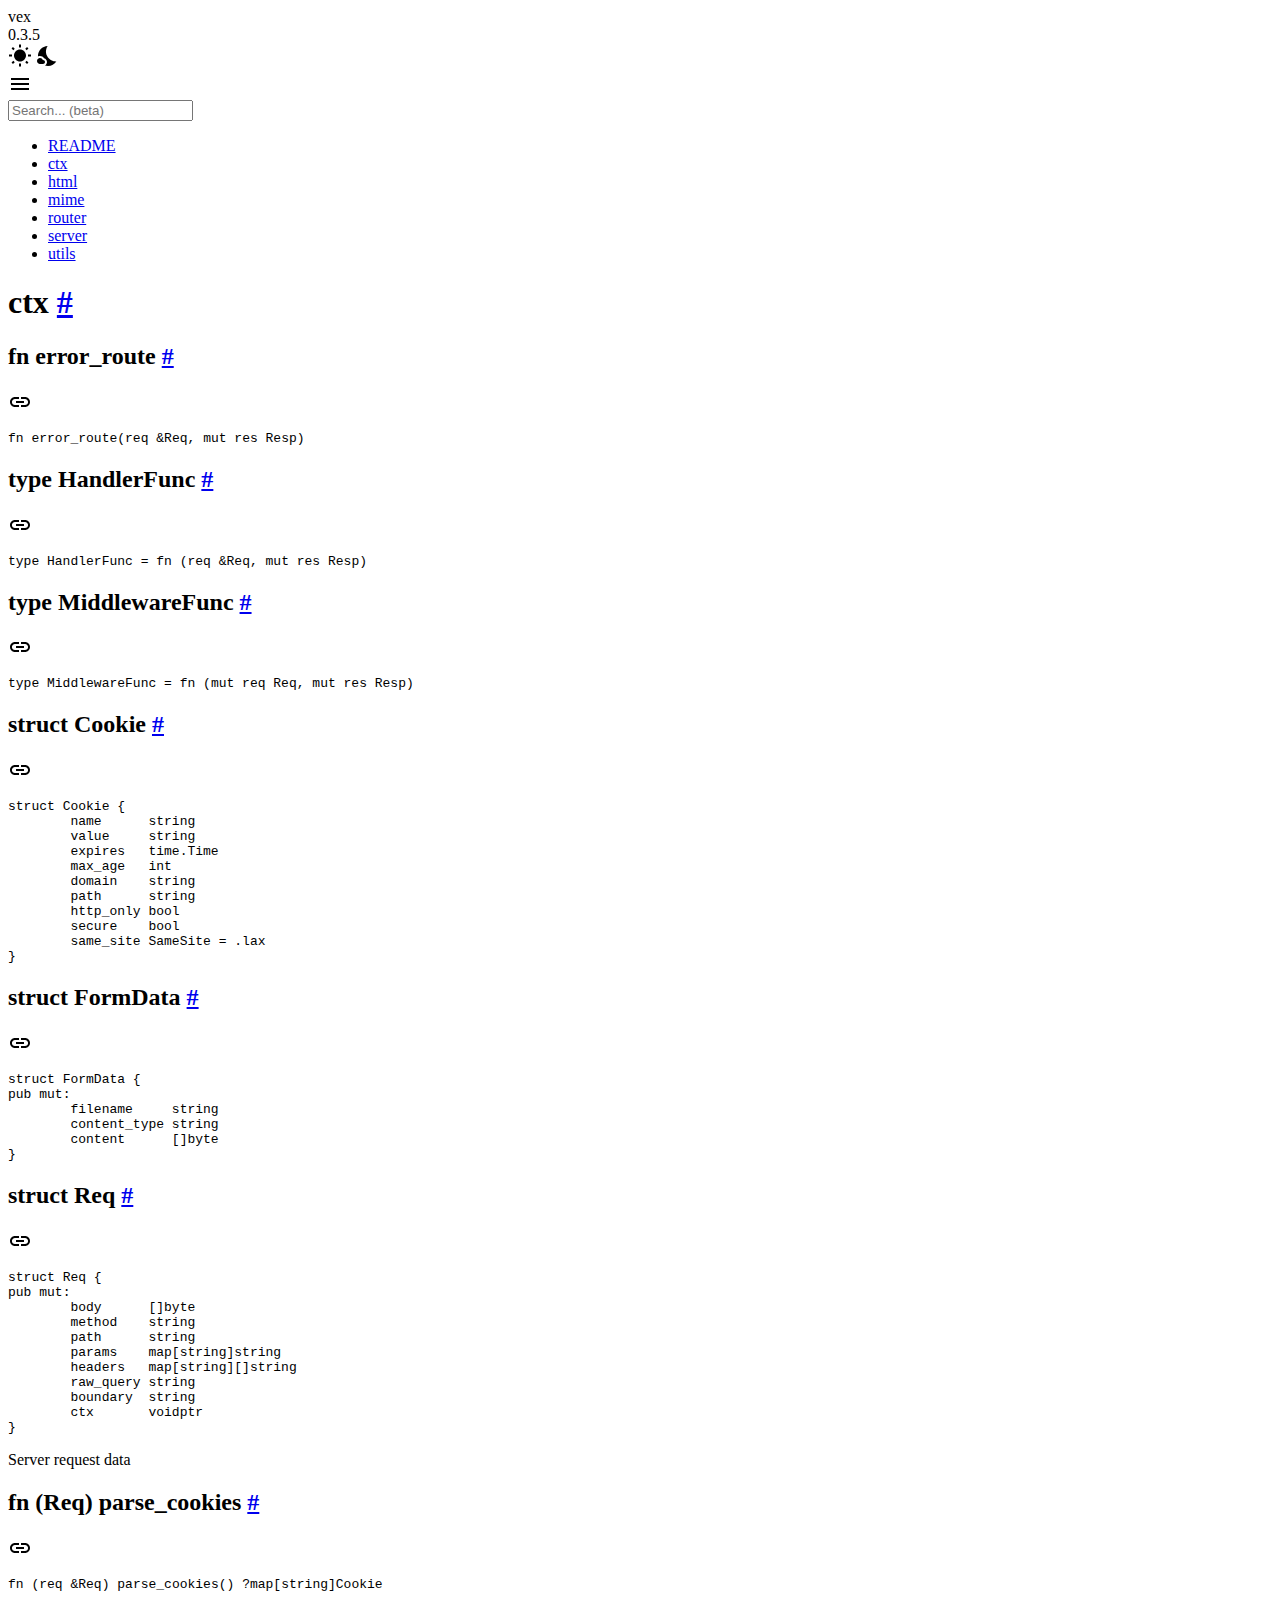
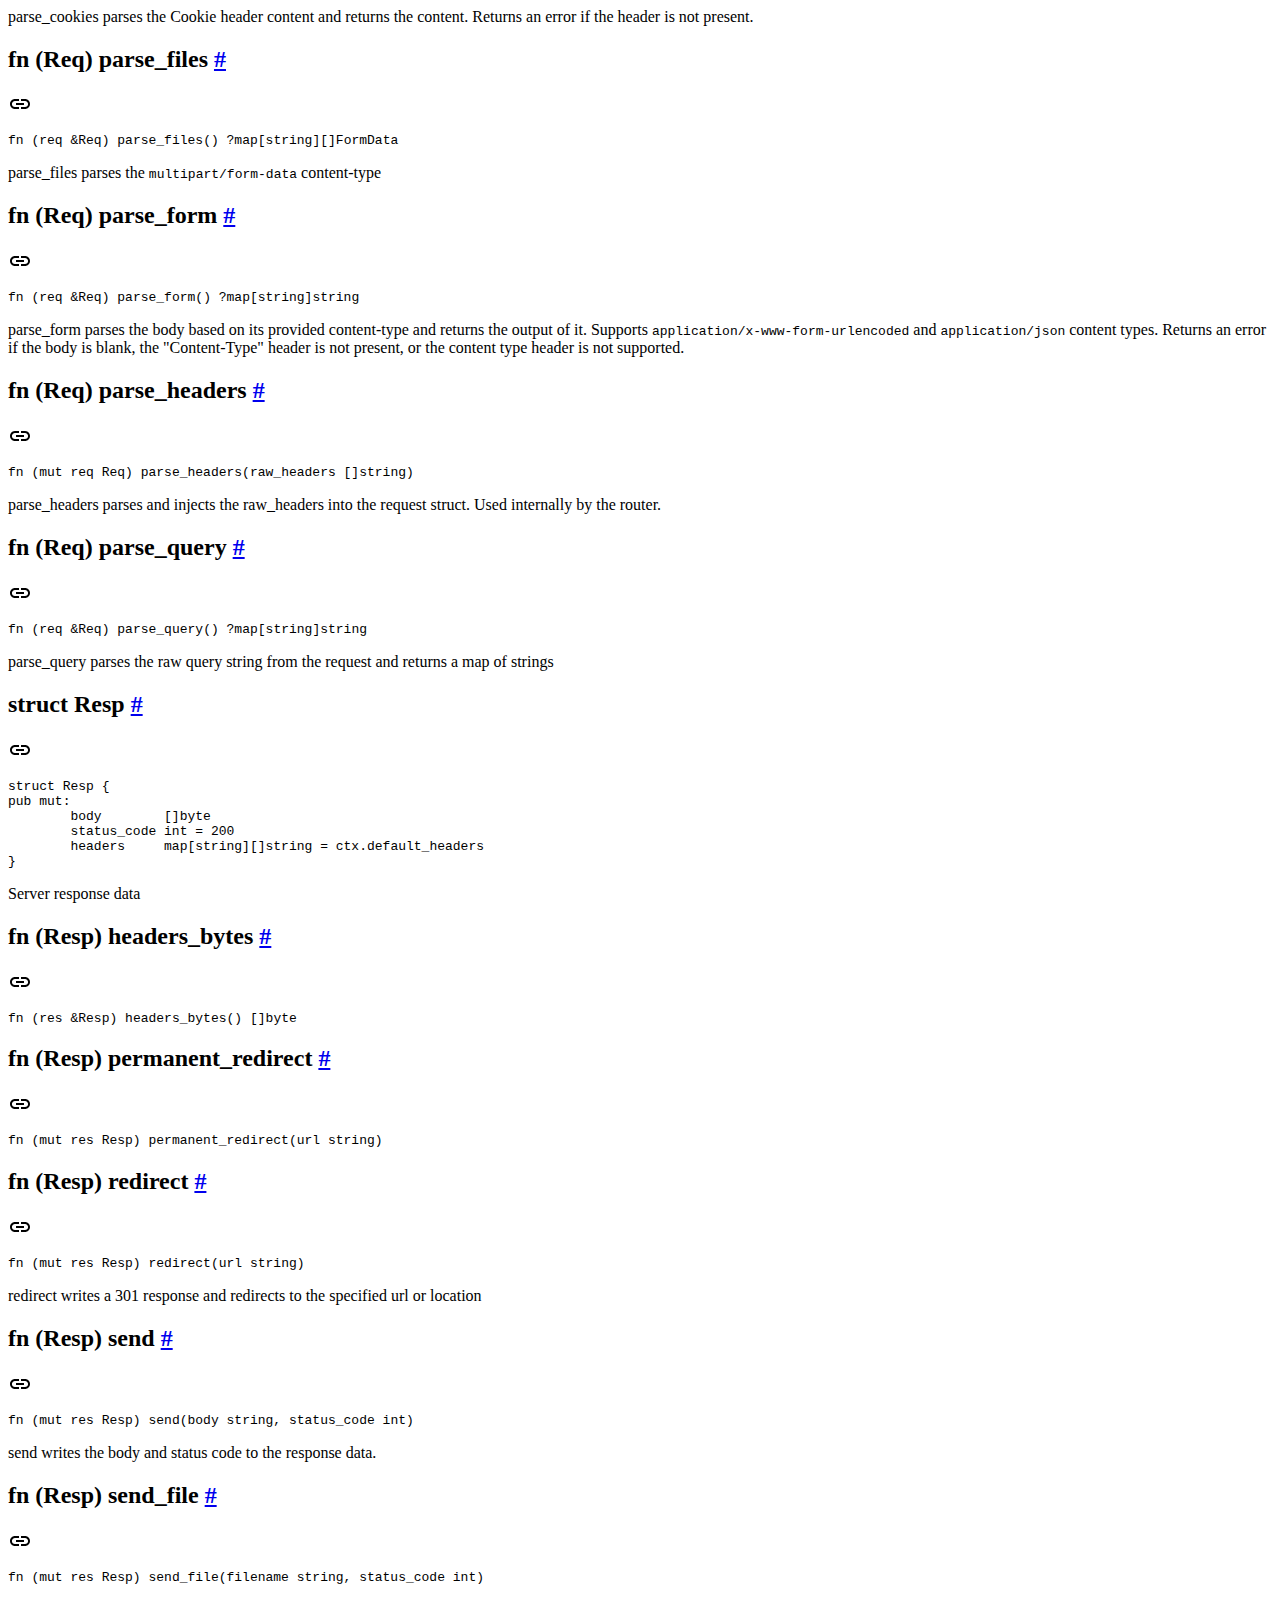
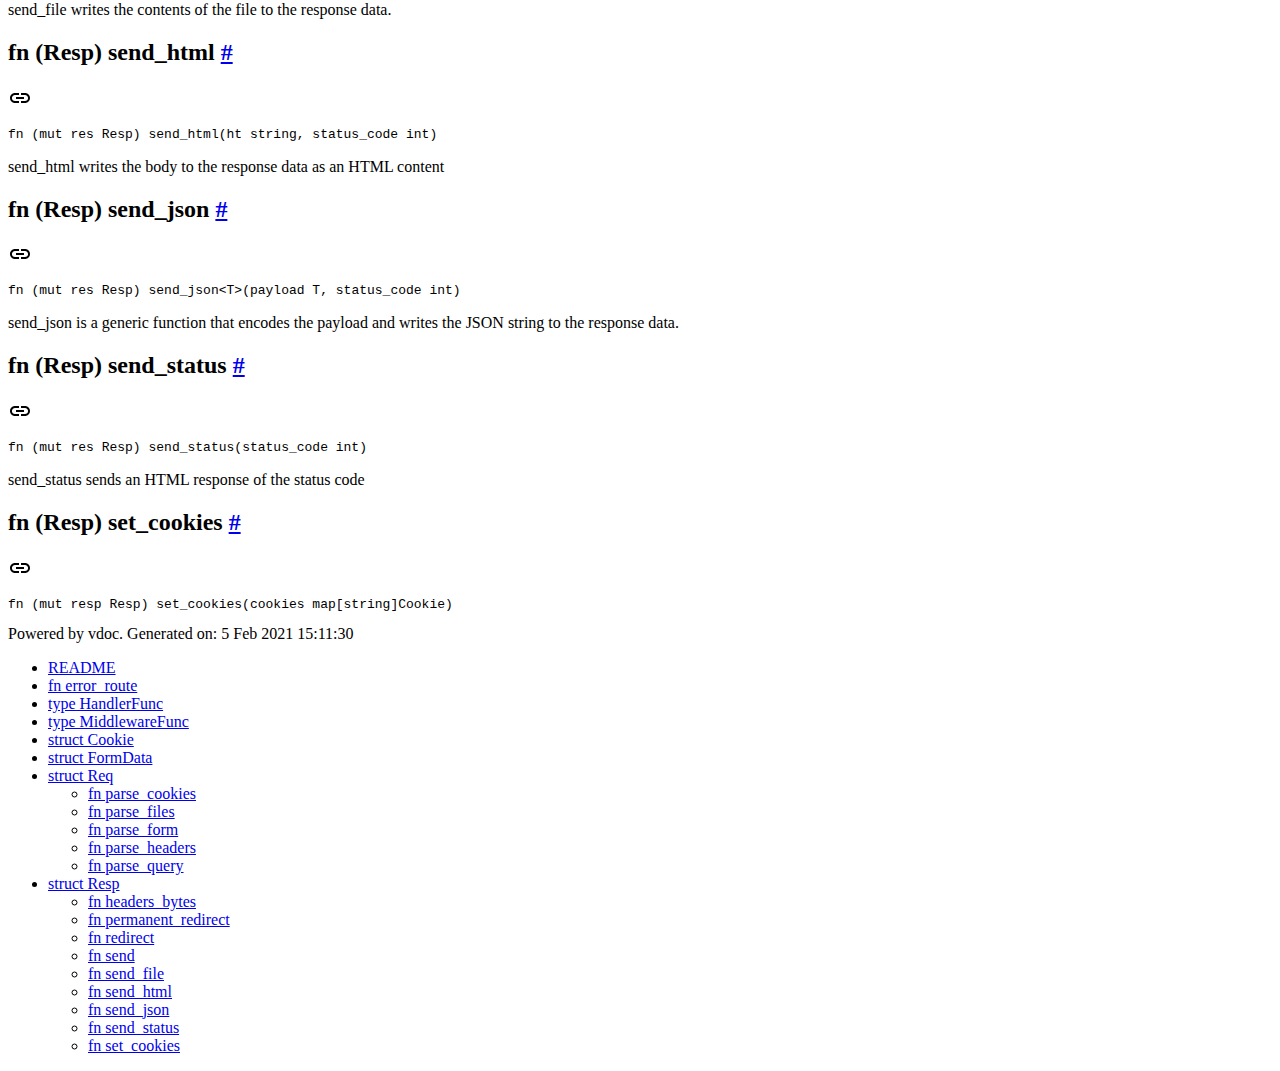
==== commit c5ad6118: "deploy: ce703a14435099211dbea2d853c93ae5ef790de7" ====
--- a/ctx.html
+++ b/ctx.html
@@ -28,7 +28,7 @@
 						<div class="info">
 							<div class="module">vex</div>
 							<div class="toggle-version-container">
-								<span>0.3.2</span>
+								<span>0.3.5</span>
 								<div id="dark-mode-toggle" role="switch" aria-checked="false" aria-label="Toggle dark mode"><svg xmlns="http://www.w3.org/2000/svg" class="light-icon" height="24" viewBox="0 0 24 24" width="24"><path d="M0 0h24v24H0z" fill="none"/><path d="M6.76 4.84l-1.8-1.79-1.41 1.41 1.79 1.79 1.42-1.41zM4 10.5H1v2h3v-2zm9-9.95h-2V3.5h2V.55zm7.45 3.91l-1.41-1.41-1.79 1.79 1.41 1.41 1.79-1.79zm-3.21 13.7l1.79 1.8 1.41-1.41-1.8-1.79-1.4 1.4zM20 10.5v2h3v-2h-3zm-8-5c-3.31 0-6 2.69-6 6s2.69 6 6 6 6-2.69 6-6-2.69-6-6-6zm-1 16.95h2V19.5h-2v2.95zm-7.45-3.91l1.41 1.41 1.79-1.8-1.41-1.41-1.79 1.8z"/></svg>
 <svg xmlns="http://www.w3.org/2000/svg" class="dark-icon" enable-background="new 0 0 24 24" height="24" viewBox="0 0 24 24" width="24"><g><rect fill="none" height="24" width="24"/></g><g><g><g><path d="M11.1,12.08C8.77,7.57,10.6,3.6,11.63,2.01C6.27,2.2,1.98,6.59,1.98,12c0,0.14,0.02,0.28,0.02,0.42 C2.62,12.15,3.29,12,4,12c1.66,0,3.18,0.83,4.1,2.15C9.77,14.63,11,16.17,11,18c0,1.52-0.87,2.83-2.12,3.51 c0.98,0.32,2.03,0.5,3.11,0.5c3.5,0,6.58-1.8,8.37-4.52C18,17.72,13.38,16.52,11.1,12.08z"/></g><path d="M7,16l-0.18,0C6.4,14.84,5.3,14,4,14c-1.66,0-3,1.34-3,3s1.34,3,3,3c0.62,0,2.49,0,3,0c1.1,0,2-0.9,2-2 C9,16.9,8.1,16,7,16z"/></g></g></svg>
 </div>
@@ -191,7 +191,7 @@
 </section>
 
 						<div class="footer">
-							Powered by vdoc. Generated on: 5 Feb 2021 11:04:11
+							Powered by vdoc. Generated on: 5 Feb 2021 15:11:30
 						</div>
 					</div>
 					<div class="doc-toc"><ul><li class="open"><a href="#readme_ctx">README</a></li>
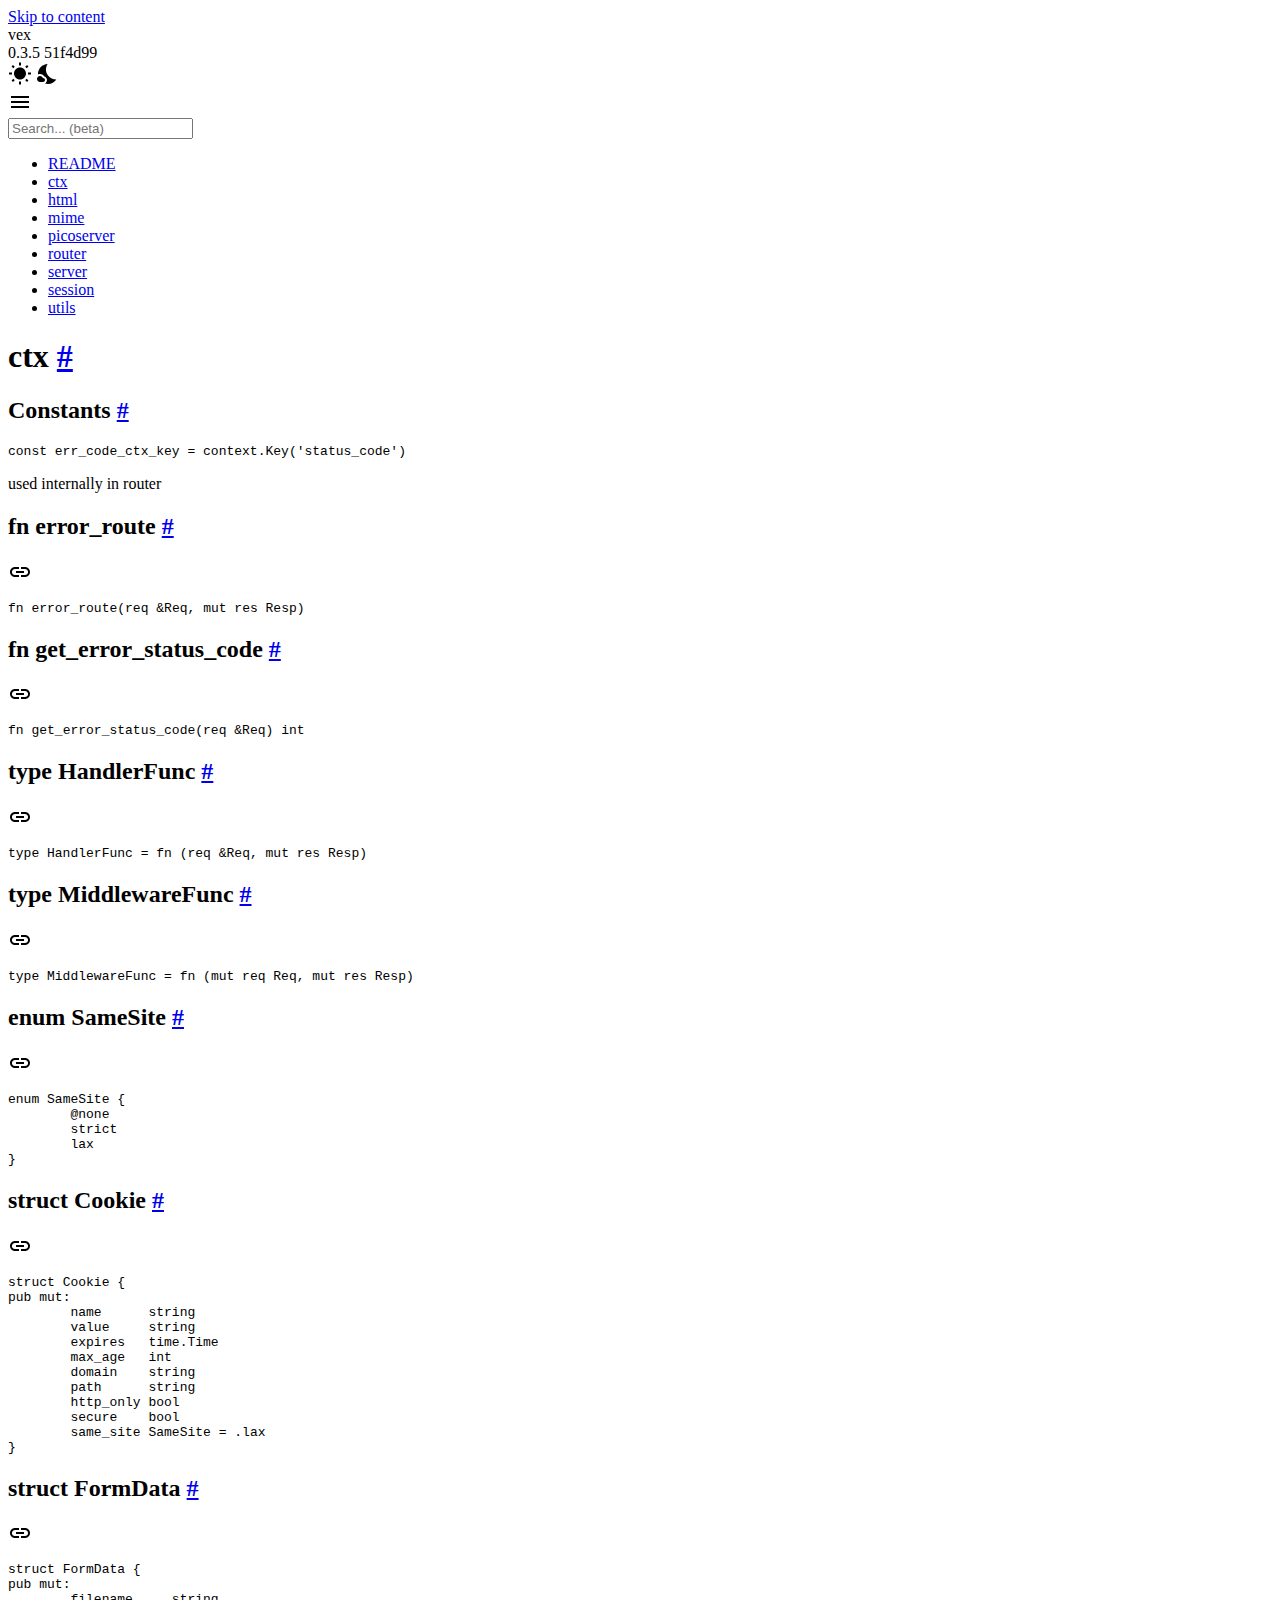
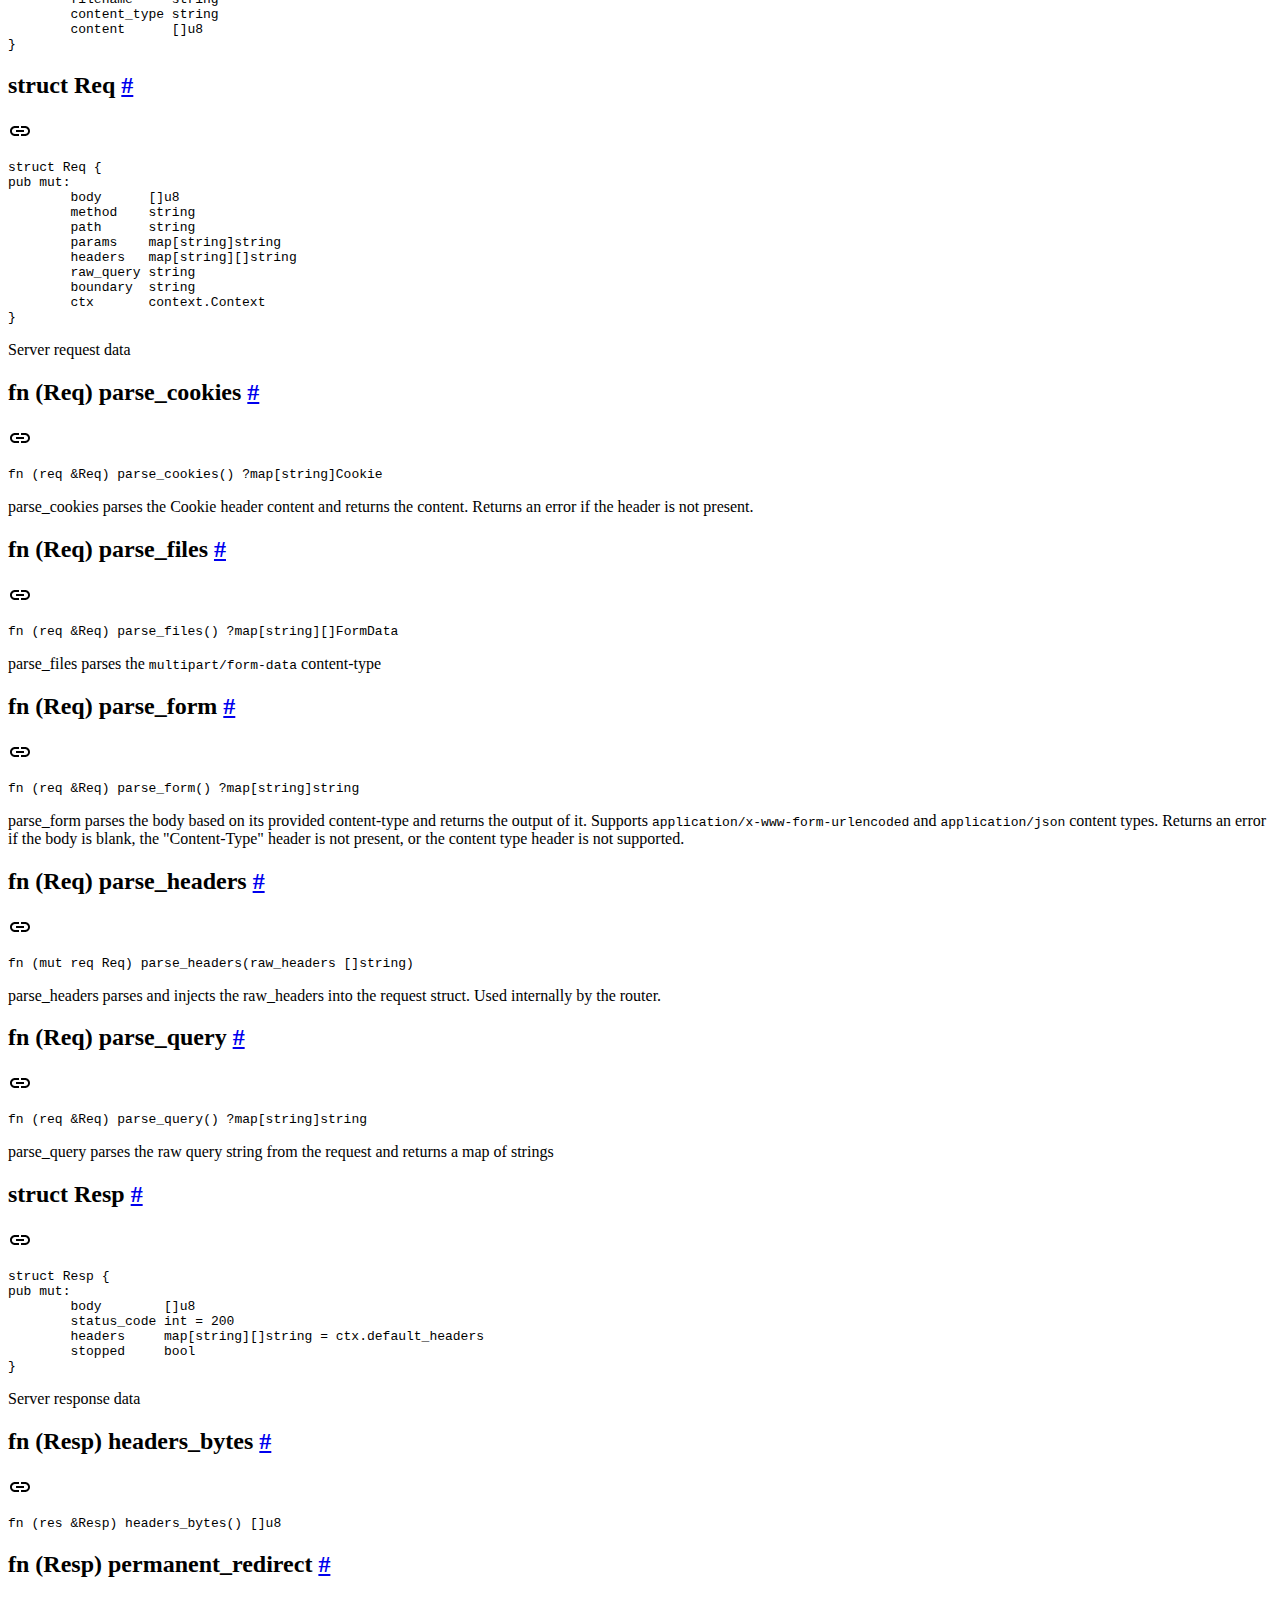
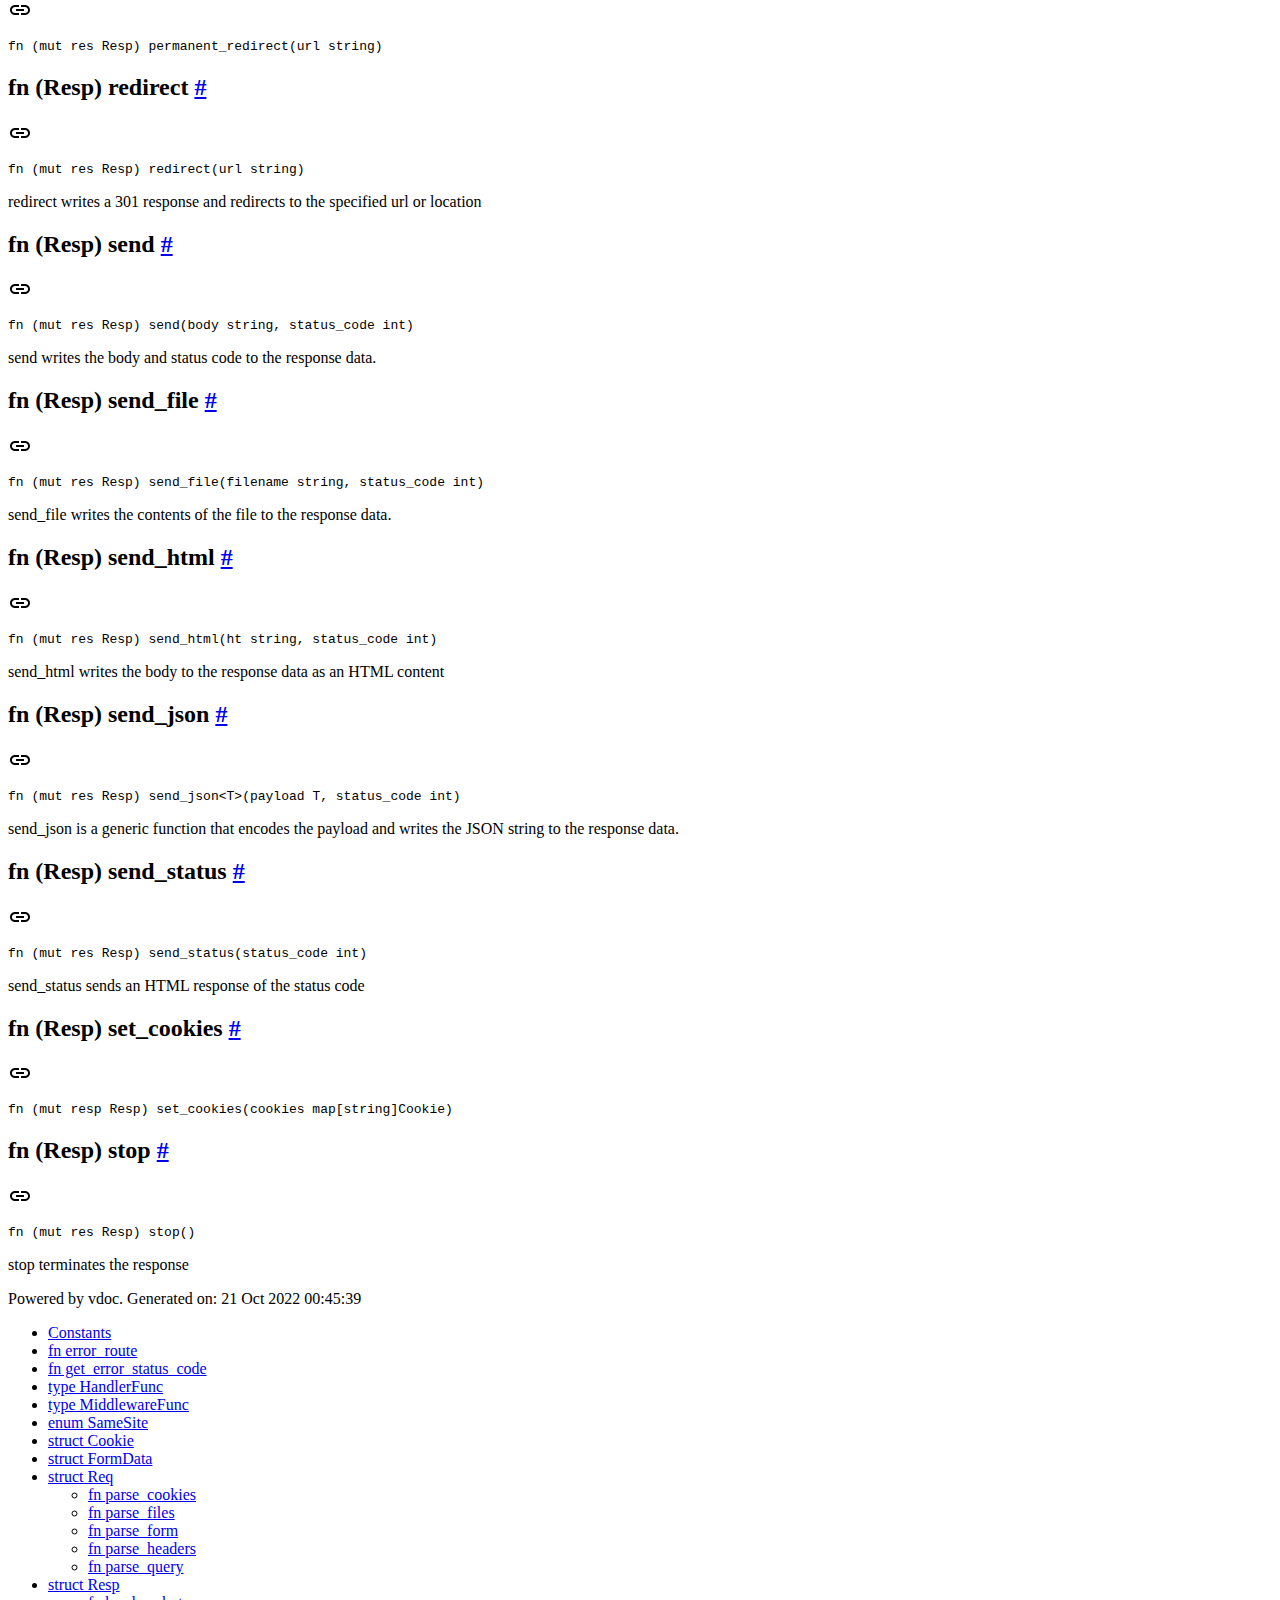
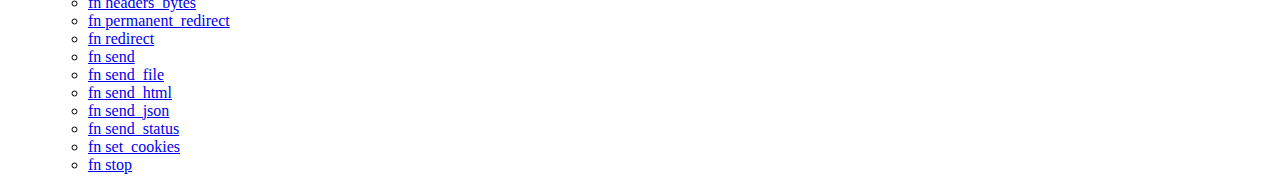
==== commit 74806be7: "deploy: c065824808c64fcfae944c871179c365310117ba" ====
--- a/ctx.html
+++ b/ctx.html
@@ -1,76 +1,104 @@
 <!DOCTYPE html>
 <html lang="en">
-	<head>
-		<meta charset="UTF-8">
-		<meta http-equiv="x-ua-compatible" content="IE=edge" />
-		<meta name="viewport" content="width=device-width, initial-scale=1.0">
-		<title>ctx | vdoc</title>
-		<link rel="preconnect" href="https://fonts.gstatic.com">
-		<link href="https://fonts.googleapis.com/css2?family=Roboto:wght@400;500;700&display=swap" rel="stylesheet">
-		<link href="https://fonts.googleapis.com/css2?family=Work+Sans:wght@400;500;600&display=swap" rel="stylesheet">
-		<link rel="apple-touch-icon" sizes="180x180" href="apple-touch-icon.png">
-		<link rel="icon" type="image/png" sizes="32x32" href="favicon-32x32.png">
-		<link rel="icon" type="image/png" sizes="16x16" href="favicon-16x16.png">
-		<link rel="manifest" href="site.webmanifest">
-		<link rel="mask-icon" href="safari-pinned-tab.svg" color="#5bbad5">
-		<meta name="msapplication-TileColor" content="#da532c">
-		<meta name="theme-color" content="#ffffff">
-		
+
+<head>
+  <meta charset="UTF-8">
+  <meta http-equiv="x-ua-compatible" content="IE=edge" />
+  <meta name="viewport" content="width=device-width, initial-scale=1.0">
+  <title>ctx | vdoc</title>
+  <link rel="preconnect" href="https://fonts.googleapis.com">
+  <link rel="preconnect" href="https://fonts.gstatic.com" crossorigin>
+  <link href="https://fonts.googleapis.com/css2?family=Jost:wght@300;400;500;600;700&display=swap" rel="stylesheet">
+  <link href="https://fonts.googleapis.com/css2?family=JetBrains+Mono&display=swap" rel="stylesheet">
+  <link rel="apple-touch-icon" sizes="180x180" href="apple-touch-icon.png">
+  <link rel="icon" type="image/png" sizes="32x32" href="favicon-32x32.png">
+  <link rel="icon" type="image/png" sizes="16x16" href="favicon-16x16.png">
+  <link rel="manifest" href="site.webmanifest">
+  <link rel="mask-icon" href="safari-pinned-tab.svg" color="#5bbad5">
+  <meta name="msapplication-TileColor" content="#da532c">
+  <meta name="theme-color" content="#ffffff">
+  
 		<link rel="stylesheet" href="doc.css" />
 		<link rel="stylesheet" href="normalize.css" />
 		<script src="dark-mode.js"></script>
-	</head>
-	<body>
-		<div id="page">
-			<header class="doc-nav hidden">
-				<div class="heading-container">
-					<div class="heading">
-						<div class="info">
-							<div class="module">vex</div>
-							<div class="toggle-version-container">
-								<span>0.3.5</span>
-								<div id="dark-mode-toggle" role="switch" aria-checked="false" aria-label="Toggle dark mode"><svg xmlns="http://www.w3.org/2000/svg" class="light-icon" height="24" viewBox="0 0 24 24" width="24"><path d="M0 0h24v24H0z" fill="none"/><path d="M6.76 4.84l-1.8-1.79-1.41 1.41 1.79 1.79 1.42-1.41zM4 10.5H1v2h3v-2zm9-9.95h-2V3.5h2V.55zm7.45 3.91l-1.41-1.41-1.79 1.79 1.41 1.41 1.79-1.79zm-3.21 13.7l1.79 1.8 1.41-1.41-1.8-1.79-1.4 1.4zM20 10.5v2h3v-2h-3zm-8-5c-3.31 0-6 2.69-6 6s2.69 6 6 6 6-2.69 6-6-2.69-6-6-6zm-1 16.95h2V19.5h-2v2.95zm-7.45-3.91l1.41 1.41 1.79-1.8-1.41-1.41-1.79 1.8z"/></svg>
+</head>
+
+<body>
+  <div><a id="skip-to-content-link" href="#main-content">Skip to content</a></div>
+  <div id="page">
+    <header class="doc-nav hidden">
+      <div class="heading-container">
+        <div class="heading">
+          <div class="info">
+            <div class="module">vex</div>
+            <div class="toggle-version-container">
+              <span>0.3.5 51f4d99</span>
+              <div id="dark-mode-toggle" role="switch" aria-checked="false" aria-label="Toggle dark mode"><svg xmlns="http://www.w3.org/2000/svg" class="light-icon" height="24" viewBox="0 0 24 24" width="24"><path d="M0 0h24v24H0z" fill="none"/><path d="M6.76 4.84l-1.8-1.79-1.41 1.41 1.79 1.79 1.42-1.41zM4 10.5H1v2h3v-2zm9-9.95h-2V3.5h2V.55zm7.45 3.91l-1.41-1.41-1.79 1.79 1.41 1.41 1.79-1.79zm-3.21 13.7l1.79 1.8 1.41-1.41-1.8-1.79-1.4 1.4zM20 10.5v2h3v-2h-3zm-8-5c-3.31 0-6 2.69-6 6s2.69 6 6 6 6-2.69 6-6-2.69-6-6-6zm-1 16.95h2V19.5h-2v2.95zm-7.45-3.91l1.41 1.41 1.79-1.8-1.41-1.41-1.79 1.8z"/></svg>
 <svg xmlns="http://www.w3.org/2000/svg" class="dark-icon" enable-background="new 0 0 24 24" height="24" viewBox="0 0 24 24" width="24"><g><rect fill="none" height="24" width="24"/></g><g><g><g><path d="M11.1,12.08C8.77,7.57,10.6,3.6,11.63,2.01C6.27,2.2,1.98,6.59,1.98,12c0,0.14,0.02,0.28,0.02,0.42 C2.62,12.15,3.29,12,4,12c1.66,0,3.18,0.83,4.1,2.15C9.77,14.63,11,16.17,11,18c0,1.52-0.87,2.83-2.12,3.51 c0.98,0.32,2.03,0.5,3.11,0.5c3.5,0,6.58-1.8,8.37-4.52C18,17.72,13.38,16.52,11.1,12.08z"/></g><path d="M7,16l-0.18,0C6.4,14.84,5.3,14,4,14c-1.66,0-3,1.34-3,3s1.34,3,3,3c0.62,0,2.49,0,3,0c1.1,0,2-0.9,2-2 C9,16.9,8.1,16,7,16z"/></g></g></svg>
 </div>
-							</div>
-							<svg xmlns="http://www.w3.org/2000/svg" id="toggle-menu" height="24" viewBox="0 0 24 24" width="24"><path d="M0 0h24v24H0z" fill="none"/><path d="M3 18h18v-2H3v2zm0-5h18v-2H3v2zm0-7v2h18V6H3z"/></svg>
-
-						</div>
-						<input type="text" id="search" placeholder="Search... (beta)" autocomplete="off">
-					</div>
-				</div>
-				<nav class="search hidden"></nav>
-				<nav class="content hidden">
-					<ul>
-						<li class="open"><div class="menu-row"><a href="./index.html">README</a></div></li><li class="open active"><div class="menu-row"><a href="./ctx.html">ctx</a></div></li><li class="open"><div class="menu-row"><a href="./html.html">html</a></div></li><li class="open"><div class="menu-row"><a href="./mime.html">mime</a></div></li><li class="open"><div class="menu-row"><a href="./router.html">router</a></div></li><li class="open"><div class="menu-row"><a href="./server.html">server</a></div></li><li class="open"><div class="menu-row"><a href="./utils.html">utils</a></div></li>
-					</ul>
-				</nav>
-			</header>
-			<div class="doc-scrollview">
-				<div class="doc-container">
-					<div class="doc-content">
-						<section id="readme_ctx" class="doc-node">
+            </div>
+            <svg xmlns="http://www.w3.org/2000/svg" id="toggle-menu" height="24" viewBox="0 0 24 24" width="24"><path d="M0 0h24v24H0z" fill="none"/><path d="M3 18h18v-2H3v2zm0-5h18v-2H3v2zm0-7v2h18V6H3z"/></svg>
+
+          </div>
+          <input type="text" id="search" placeholder="Search... (beta)" autocomplete="off">
+        </div>
+      </div>
+      <nav class="search hidden"></nav>
+      <nav class="content hidden">
+        <ul>
+          <li class="open"><div class="menu-row"><a href="./index.html">README</a></div></li><li class="open active"><div class="menu-row"><a href="./ctx.html">ctx</a></div></li><li class="open"><div class="menu-row"><a href="./html.html">html</a></div></li><li class="open"><div class="menu-row"><a href="./mime.html">mime</a></div></li><li class="open"><div class="menu-row"><a href="./picoserver.html">picoserver</a></div></li><li class="open"><div class="menu-row"><a href="./router.html">router</a></div></li><li class="open"><div class="menu-row"><a href="./server.html">server</a></div></li><li class="open"><div class="menu-row"><a href="./session.html">session</a></div></li><li class="open"><div class="menu-row"><a href="./utils.html">utils</a></div></li>
+        </ul>
+      </nav>
+    </header>
+    <div class="doc-scrollview" id="main-content">
+      <div class="doc-container">
+        <div class="doc-content">
+          						<section id="readme_ctx" class="doc-node">
 							<div class="title"><h1> ctx <a href="#readme_ctx">#</a></h1></div>
 
 </section>
 
+						<section id="Constants" class="doc-node const">
+							<div class="title"><h2>Constants <a href="#Constants">#</a></h2></div>
+
+</section>
+						<section id="" class="doc-node const">
+<pre class="signature"><code><span class="token keyword">const</span> err_code_ctx_key <span class="token operator">=</span> context<span class="token punctuation">.</span><span class="token function">Key</span><span class="token punctuation">(</span><span class="token string">'status_code'</span><span class="token punctuation">)</span></code></pre>
+<p>used internally in router</p>
+
+</section>
 						<section id="error_route" class="doc-node">
-							<div class="title"><h2>fn error_route <a href="#error_route">#</a></h2><a class="link" rel="noreferrer" target="_blank" href="https://github.com/nedpals/vex/blob/master/vex/ctx/ctx.v#L247"><svg xmlns="http://www.w3.org/2000/svg" height="24" viewBox="0 0 24 24" width="24"><path d="M0 0h24v24H0z" fill="none"/><path d="M3.9 12c0-1.71 1.39-3.1 3.1-3.1h4V7H7c-2.76 0-5 2.24-5 5s2.24 5 5 5h4v-1.9H7c-1.71 0-3.1-1.39-3.1-3.1zM8 13h8v-2H8v2zm9-6h-4v1.9h4c1.71 0 3.1 1.39 3.1 3.1s-1.39 3.1-3.1 3.1h-4V17h4c2.76 0 5-2.24 5-5s-2.24-5-5-5z"/></svg></a></div><pre class="signature"><code><span class="token keyword">fn</span> <span class="token function">error_route</span><span class="token punctuation">(</span>req <span class="token operator">&</span>Req<span class="token punctuation">,</span> <span class="token keyword">mut</span> res Resp<span class="token punctuation">)</span></code></pre>
+							<div class="title"><h2>fn error_route <a href="#error_route">#</a></h2><a class="link" rel="noreferrer" target="_blank" href="https://github.com/nedpals/vex/blob/master/vex/ctx/ctx.v#L268"><svg xmlns="http://www.w3.org/2000/svg" height="24" viewBox="0 0 24 24" width="24"><path d="M0 0h24v24H0z" fill="none"/><path d="M3.9 12c0-1.71 1.39-3.1 3.1-3.1h4V7H7c-2.76 0-5 2.24-5 5s2.24 5 5 5h4v-1.9H7c-1.71 0-3.1-1.39-3.1-3.1zM8 13h8v-2H8v2zm9-6h-4v1.9h4c1.71 0 3.1 1.39 3.1 3.1s-1.39 3.1-3.1 3.1h-4V17h4c2.76 0 5-2.24 5-5s-2.24-5-5-5z"/></svg></a></div><pre class="signature"><code><span class="token keyword">fn</span> <span class="token function">error_route</span><span class="token punctuation">(</span>req <span class="token operator">&</span>Req<span class="token punctuation">,</span> <span class="token keyword">mut</span> res Resp<span class="token punctuation">)</span></code></pre>
+
+
+</section>
+						<section id="get_error_status_code" class="doc-node">
+							<div class="title"><h2>fn get_error_status_code <a href="#get_error_status_code">#</a></h2><a class="link" rel="noreferrer" target="_blank" href="https://github.com/nedpals/vex/blob/master/vex/ctx/ctx.v#L259"><svg xmlns="http://www.w3.org/2000/svg" height="24" viewBox="0 0 24 24" width="24"><path d="M0 0h24v24H0z" fill="none"/><path d="M3.9 12c0-1.71 1.39-3.1 3.1-3.1h4V7H7c-2.76 0-5 2.24-5 5s2.24 5 5 5h4v-1.9H7c-1.71 0-3.1-1.39-3.1-3.1zM8 13h8v-2H8v2zm9-6h-4v1.9h4c1.71 0 3.1 1.39 3.1 3.1s-1.39 3.1-3.1 3.1h-4V17h4c2.76 0 5-2.24 5-5s-2.24-5-5-5z"/></svg></a></div><pre class="signature"><code><span class="token keyword">fn</span> <span class="token function">get_error_status_code</span><span class="token punctuation">(</span>req <span class="token operator">&</span>Req<span class="token punctuation">)</span> <span class="token builtin">int</span></code></pre>
 
 
 </section>
 						<section id="HandlerFunc" class="doc-node">
-							<div class="title"><h2>type HandlerFunc <a href="#HandlerFunc">#</a></h2><a class="link" rel="noreferrer" target="_blank" href="https://github.com/nedpals/vex/blob/master/vex/ctx/ctx.v#L18"><svg xmlns="http://www.w3.org/2000/svg" height="24" viewBox="0 0 24 24" width="24"><path d="M0 0h24v24H0z" fill="none"/><path d="M3.9 12c0-1.71 1.39-3.1 3.1-3.1h4V7H7c-2.76 0-5 2.24-5 5s2.24 5 5 5h4v-1.9H7c-1.71 0-3.1-1.39-3.1-3.1zM8 13h8v-2H8v2zm9-6h-4v1.9h4c1.71 0 3.1 1.39 3.1 3.1s-1.39 3.1-3.1 3.1h-4V17h4c2.76 0 5-2.24 5-5s-2.24-5-5-5z"/></svg></a></div><pre class="signature"><code><span class="token keyword">type</span> HandlerFunc <span class="token operator">=</span> <span class="token keyword">fn</span> <span class="token punctuation">(</span>req <span class="token operator">&</span>Req<span class="token punctuation">,</span> <span class="token keyword">mut</span> res Resp<span class="token punctuation">)</span></code></pre>
+							<div class="title"><h2>type HandlerFunc <a href="#HandlerFunc">#</a></h2><a class="link" rel="noreferrer" target="_blank" href="https://github.com/nedpals/vex/blob/master/vex/ctx/ctx.v#L20"><svg xmlns="http://www.w3.org/2000/svg" height="24" viewBox="0 0 24 24" width="24"><path d="M0 0h24v24H0z" fill="none"/><path d="M3.9 12c0-1.71 1.39-3.1 3.1-3.1h4V7H7c-2.76 0-5 2.24-5 5s2.24 5 5 5h4v-1.9H7c-1.71 0-3.1-1.39-3.1-3.1zM8 13h8v-2H8v2zm9-6h-4v1.9h4c1.71 0 3.1 1.39 3.1 3.1s-1.39 3.1-3.1 3.1h-4V17h4c2.76 0 5-2.24 5-5s-2.24-5-5-5z"/></svg></a></div><pre class="signature"><code><span class="token keyword">type</span> HandlerFunc <span class="token operator">=</span> <span class="token keyword">fn</span> <span class="token punctuation">(</span>req <span class="token operator">&</span>Req<span class="token punctuation">,</span> <span class="token keyword">mut</span> res Resp<span class="token punctuation">)</span></code></pre>
 
 
 </section>
 						<section id="MiddlewareFunc" class="doc-node">
-							<div class="title"><h2>type MiddlewareFunc <a href="#MiddlewareFunc">#</a></h2><a class="link" rel="noreferrer" target="_blank" href="https://github.com/nedpals/vex/blob/master/vex/ctx/ctx.v#L20"><svg xmlns="http://www.w3.org/2000/svg" height="24" viewBox="0 0 24 24" width="24"><path d="M0 0h24v24H0z" fill="none"/><path d="M3.9 12c0-1.71 1.39-3.1 3.1-3.1h4V7H7c-2.76 0-5 2.24-5 5s2.24 5 5 5h4v-1.9H7c-1.71 0-3.1-1.39-3.1-3.1zM8 13h8v-2H8v2zm9-6h-4v1.9h4c1.71 0 3.1 1.39 3.1 3.1s-1.39 3.1-3.1 3.1h-4V17h4c2.76 0 5-2.24 5-5s-2.24-5-5-5z"/></svg></a></div><pre class="signature"><code><span class="token keyword">type</span> MiddlewareFunc <span class="token operator">=</span> <span class="token keyword">fn</span> <span class="token punctuation">(</span><span class="token keyword">mut</span> req Req<span class="token punctuation">,</span> <span class="token keyword">mut</span> res Resp<span class="token punctuation">)</span></code></pre>
+							<div class="title"><h2>type MiddlewareFunc <a href="#MiddlewareFunc">#</a></h2><a class="link" rel="noreferrer" target="_blank" href="https://github.com/nedpals/vex/blob/master/vex/ctx/ctx.v#L22"><svg xmlns="http://www.w3.org/2000/svg" height="24" viewBox="0 0 24 24" width="24"><path d="M0 0h24v24H0z" fill="none"/><path d="M3.9 12c0-1.71 1.39-3.1 3.1-3.1h4V7H7c-2.76 0-5 2.24-5 5s2.24 5 5 5h4v-1.9H7c-1.71 0-3.1-1.39-3.1-3.1zM8 13h8v-2H8v2zm9-6h-4v1.9h4c1.71 0 3.1 1.39 3.1 3.1s-1.39 3.1-3.1 3.1h-4V17h4c2.76 0 5-2.24 5-5s-2.24-5-5-5z"/></svg></a></div><pre class="signature"><code><span class="token keyword">type</span> MiddlewareFunc <span class="token operator">=</span> <span class="token keyword">fn</span> <span class="token punctuation">(</span><span class="token keyword">mut</span> req Req<span class="token punctuation">,</span> <span class="token keyword">mut</span> res Resp<span class="token punctuation">)</span></code></pre>
+
+
+</section>
+						<section id="SameSite" class="doc-node">
+							<div class="title"><h2>enum SameSite <a href="#SameSite">#</a></h2><a class="link" rel="noreferrer" target="_blank" href="https://github.com/nedpals/vex/blob/master/vex/ctx/cookie.v#L7"><svg xmlns="http://www.w3.org/2000/svg" height="24" viewBox="0 0 24 24" width="24"><path d="M0 0h24v24H0z" fill="none"/><path d="M3.9 12c0-1.71 1.39-3.1 3.1-3.1h4V7H7c-2.76 0-5 2.24-5 5s2.24 5 5 5h4v-1.9H7c-1.71 0-3.1-1.39-3.1-3.1zM8 13h8v-2H8v2zm9-6h-4v1.9h4c1.71 0 3.1 1.39 3.1 3.1s-1.39 3.1-3.1 3.1h-4V17h4c2.76 0 5-2.24 5-5s-2.24-5-5-5z"/></svg></a></div><pre class="signature"><code><span class="token keyword">enum</span> <span class="token symbol">SameSite</span> <span class="token punctuation">{</span>
+	@<span class="token builtin">none</span>
+	strict
+	lax
+<span class="token punctuation">}</span></code></pre>
 
 
 </section>
 						<section id="Cookie" class="doc-node">
 							<div class="title"><h2>struct Cookie <a href="#Cookie">#</a></h2><a class="link" rel="noreferrer" target="_blank" href="https://github.com/nedpals/vex/blob/master/vex/ctx/cookie.v#L13"><svg xmlns="http://www.w3.org/2000/svg" height="24" viewBox="0 0 24 24" width="24"><path d="M0 0h24v24H0z" fill="none"/><path d="M3.9 12c0-1.71 1.39-3.1 3.1-3.1h4V7H7c-2.76 0-5 2.24-5 5s2.24 5 5 5h4v-1.9H7c-1.71 0-3.1-1.39-3.1-3.1zM8 13h8v-2H8v2zm9-6h-4v1.9h4c1.71 0 3.1 1.39 3.1 3.1s-1.39 3.1-3.1 3.1h-4V17h4c2.76 0 5-2.24 5-5s-2.24-5-5-5z"/></svg></a></div><pre class="signature"><code><span class="token keyword">struct</span> <span class="token symbol">Cookie</span> <span class="token punctuation">{</span>
+<span class="token keyword">pub</span> <span class="token keyword">mut</span><span class="token punctuation">:</span>
 	name      <span class="token builtin">string</span>
 	value     <span class="token builtin">string</span>
 	expires   time<span class="token punctuation">.</span>Time
@@ -85,123 +113,139 @@
 
 </section>
 						<section id="FormData" class="doc-node">
-							<div class="title"><h2>struct FormData <a href="#FormData">#</a></h2><a class="link" rel="noreferrer" target="_blank" href="https://github.com/nedpals/vex/blob/master/vex/ctx/ctx.v#L252"><svg xmlns="http://www.w3.org/2000/svg" height="24" viewBox="0 0 24 24" width="24"><path d="M0 0h24v24H0z" fill="none"/><path d="M3.9 12c0-1.71 1.39-3.1 3.1-3.1h4V7H7c-2.76 0-5 2.24-5 5s2.24 5 5 5h4v-1.9H7c-1.71 0-3.1-1.39-3.1-3.1zM8 13h8v-2H8v2zm9-6h-4v1.9h4c1.71 0 3.1 1.39 3.1 3.1s-1.39 3.1-3.1 3.1h-4V17h4c2.76 0 5-2.24 5-5s-2.24-5-5-5z"/></svg></a></div><pre class="signature"><code><span class="token keyword">struct</span> <span class="token symbol">FormData</span> <span class="token punctuation">{</span>
+							<div class="title"><h2>struct FormData <a href="#FormData">#</a></h2><a class="link" rel="noreferrer" target="_blank" href="https://github.com/nedpals/vex/blob/master/vex/ctx/ctx.v#L273"><svg xmlns="http://www.w3.org/2000/svg" height="24" viewBox="0 0 24 24" width="24"><path d="M0 0h24v24H0z" fill="none"/><path d="M3.9 12c0-1.71 1.39-3.1 3.1-3.1h4V7H7c-2.76 0-5 2.24-5 5s2.24 5 5 5h4v-1.9H7c-1.71 0-3.1-1.39-3.1-3.1zM8 13h8v-2H8v2zm9-6h-4v1.9h4c1.71 0 3.1 1.39 3.1 3.1s-1.39 3.1-3.1 3.1h-4V17h4c2.76 0 5-2.24 5-5s-2.24-5-5-5z"/></svg></a></div><pre class="signature"><code><span class="token keyword">struct</span> <span class="token symbol">FormData</span> <span class="token punctuation">{</span>
 <span class="token keyword">pub</span> <span class="token keyword">mut</span><span class="token punctuation">:</span>
 	filename     <span class="token builtin">string</span>
 	content_type <span class="token builtin">string</span>
-	content      <span class="token punctuation">[</span><span class="token punctuation">]</span><span class="token builtin">byte</span>
+	content      <span class="token punctuation">[</span><span class="token punctuation">]</span><span class="token builtin">u8</span>
 <span class="token punctuation">}</span></code></pre>
 
 
 </section>
 						<section id="Req" class="doc-node">
-							<div class="title"><h2>struct Req <a href="#Req">#</a></h2><a class="link" rel="noreferrer" target="_blank" href="https://github.com/nedpals/vex/blob/master/vex/ctx/ctx.v#L23"><svg xmlns="http://www.w3.org/2000/svg" height="24" viewBox="0 0 24 24" width="24"><path d="M0 0h24v24H0z" fill="none"/><path d="M3.9 12c0-1.71 1.39-3.1 3.1-3.1h4V7H7c-2.76 0-5 2.24-5 5s2.24 5 5 5h4v-1.9H7c-1.71 0-3.1-1.39-3.1-3.1zM8 13h8v-2H8v2zm9-6h-4v1.9h4c1.71 0 3.1 1.39 3.1 3.1s-1.39 3.1-3.1 3.1h-4V17h4c2.76 0 5-2.24 5-5s-2.24-5-5-5z"/></svg></a></div><pre class="signature"><code><span class="token keyword">struct</span> <span class="token symbol">Req</span> <span class="token punctuation">{</span>
-<span class="token keyword">pub</span> <span class="token keyword">mut</span><span class="token punctuation">:</span>
-	body      <span class="token punctuation">[</span><span class="token punctuation">]</span><span class="token builtin">byte</span>
+							<div class="title"><h2>struct Req <a href="#Req">#</a></h2><a class="link" rel="noreferrer" target="_blank" href="https://github.com/nedpals/vex/blob/master/vex/ctx/ctx.v#L25"><svg xmlns="http://www.w3.org/2000/svg" height="24" viewBox="0 0 24 24" width="24"><path d="M0 0h24v24H0z" fill="none"/><path d="M3.9 12c0-1.71 1.39-3.1 3.1-3.1h4V7H7c-2.76 0-5 2.24-5 5s2.24 5 5 5h4v-1.9H7c-1.71 0-3.1-1.39-3.1-3.1zM8 13h8v-2H8v2zm9-6h-4v1.9h4c1.71 0 3.1 1.39 3.1 3.1s-1.39 3.1-3.1 3.1h-4V17h4c2.76 0 5-2.24 5-5s-2.24-5-5-5z"/></svg></a></div><pre class="signature"><code><span class="token keyword">struct</span> <span class="token symbol">Req</span> <span class="token punctuation">{</span>
+<span class="token keyword">pub</span> <span class="token keyword">mut</span><span class="token punctuation">:</span>
+	body      <span class="token punctuation">[</span><span class="token punctuation">]</span><span class="token builtin">u8</span>
 	method    <span class="token builtin">string</span>
 	path      <span class="token builtin">string</span>
 	params    <span class="token builtin">map</span><span class="token punctuation">[</span><span class="token builtin">string</span><span class="token punctuation">]</span><span class="token builtin">string</span>
 	headers   <span class="token builtin">map</span><span class="token punctuation">[</span><span class="token builtin">string</span><span class="token punctuation">]</span><span class="token punctuation">[</span><span class="token punctuation">]</span><span class="token builtin">string</span>
 	raw_query <span class="token builtin">string</span>
 	boundary  <span class="token builtin">string</span>
-	ctx       <span class="token builtin">voidptr</span>
+	ctx       context<span class="token punctuation">.</span>Context
 <span class="token punctuation">}</span></code></pre>
 <p>Server request data</p>
 
 </section>
 						<section id="Req.parse_cookies" class="doc-node">
-							<div class="title"><h2>fn (Req) parse_cookies <a href="#Req.parse_cookies">#</a></h2><a class="link" rel="noreferrer" target="_blank" href="https://github.com/nedpals/vex/blob/master/vex/ctx/cookie.v#L53"><svg xmlns="http://www.w3.org/2000/svg" height="24" viewBox="0 0 24 24" width="24"><path d="M0 0h24v24H0z" fill="none"/><path d="M3.9 12c0-1.71 1.39-3.1 3.1-3.1h4V7H7c-2.76 0-5 2.24-5 5s2.24 5 5 5h4v-1.9H7c-1.71 0-3.1-1.39-3.1-3.1zM8 13h8v-2H8v2zm9-6h-4v1.9h4c1.71 0 3.1 1.39 3.1 3.1s-1.39 3.1-3.1 3.1h-4V17h4c2.76 0 5-2.24 5-5s-2.24-5-5-5z"/></svg></a></div><pre class="signature"><code><span class="token keyword">fn</span> <span class="token punctuation">(</span>req <span class="token operator">&</span>Req<span class="token punctuation">)</span> <span class="token function">parse_cookies</span><span class="token punctuation">(</span><span class="token punctuation">)</span> ?<span class="token builtin">map</span><span class="token punctuation">[</span><span class="token builtin">string</span><span class="token punctuation">]</span>Cookie</code></pre>
-<p>parse_cookies parses the Cookie header content and returns the  content. Returns an error if the header is not present.</p>
+							<div class="title"><h2>fn (Req) parse_cookies <a href="#Req.parse_cookies">#</a></h2><a class="link" rel="noreferrer" target="_blank" href="https://github.com/nedpals/vex/blob/master/vex/ctx/cookie.v#L54"><svg xmlns="http://www.w3.org/2000/svg" height="24" viewBox="0 0 24 24" width="24"><path d="M0 0h24v24H0z" fill="none"/><path d="M3.9 12c0-1.71 1.39-3.1 3.1-3.1h4V7H7c-2.76 0-5 2.24-5 5s2.24 5 5 5h4v-1.9H7c-1.71 0-3.1-1.39-3.1-3.1zM8 13h8v-2H8v2zm9-6h-4v1.9h4c1.71 0 3.1 1.39 3.1 3.1s-1.39 3.1-3.1 3.1h-4V17h4c2.76 0 5-2.24 5-5s-2.24-5-5-5z"/></svg></a></div><pre class="signature"><code><span class="token keyword">fn</span> <span class="token punctuation">(</span>req <span class="token operator">&</span>Req<span class="token punctuation">)</span> <span class="token function">parse_cookies</span><span class="token punctuation">(</span><span class="token punctuation">)</span> <span class="token operator">?</span><span class="token builtin">map</span><span class="token punctuation">[</span><span class="token builtin">string</span><span class="token punctuation">]</span>Cookie</code></pre>
+<p>parse_cookies parses the Cookie header content and returns the
+content. Returns an error if the header is not present.</p>
 
 </section>
 						<section id="Req.parse_files" class="doc-node">
-							<div class="title"><h2>fn (Req) parse_files <a href="#Req.parse_files">#</a></h2><a class="link" rel="noreferrer" target="_blank" href="https://github.com/nedpals/vex/blob/master/vex/ctx/ctx.v#L103"><svg xmlns="http://www.w3.org/2000/svg" height="24" viewBox="0 0 24 24" width="24"><path d="M0 0h24v24H0z" fill="none"/><path d="M3.9 12c0-1.71 1.39-3.1 3.1-3.1h4V7H7c-2.76 0-5 2.24-5 5s2.24 5 5 5h4v-1.9H7c-1.71 0-3.1-1.39-3.1-3.1zM8 13h8v-2H8v2zm9-6h-4v1.9h4c1.71 0 3.1 1.39 3.1 3.1s-1.39 3.1-3.1 3.1h-4V17h4c2.76 0 5-2.24 5-5s-2.24-5-5-5z"/></svg></a></div><pre class="signature"><code><span class="token keyword">fn</span> <span class="token punctuation">(</span>req <span class="token operator">&</span>Req<span class="token punctuation">)</span> <span class="token function">parse_files</span><span class="token punctuation">(</span><span class="token punctuation">)</span> ?<span class="token builtin">map</span><span class="token punctuation">[</span><span class="token builtin">string</span><span class="token punctuation">]</span><span class="token punctuation">[</span><span class="token punctuation">]</span>FormData</code></pre>
+							<div class="title"><h2>fn (Req) parse_files <a href="#Req.parse_files">#</a></h2><a class="link" rel="noreferrer" target="_blank" href="https://github.com/nedpals/vex/blob/master/vex/ctx/ctx.v#L106"><svg xmlns="http://www.w3.org/2000/svg" height="24" viewBox="0 0 24 24" width="24"><path d="M0 0h24v24H0z" fill="none"/><path d="M3.9 12c0-1.71 1.39-3.1 3.1-3.1h4V7H7c-2.76 0-5 2.24-5 5s2.24 5 5 5h4v-1.9H7c-1.71 0-3.1-1.39-3.1-3.1zM8 13h8v-2H8v2zm9-6h-4v1.9h4c1.71 0 3.1 1.39 3.1 3.1s-1.39 3.1-3.1 3.1h-4V17h4c2.76 0 5-2.24 5-5s-2.24-5-5-5z"/></svg></a></div><pre class="signature"><code><span class="token keyword">fn</span> <span class="token punctuation">(</span>req <span class="token operator">&</span>Req<span class="token punctuation">)</span> <span class="token function">parse_files</span><span class="token punctuation">(</span><span class="token punctuation">)</span> <span class="token operator">?</span><span class="token builtin">map</span><span class="token punctuation">[</span><span class="token builtin">string</span><span class="token punctuation">]</span><span class="token punctuation">[</span><span class="token punctuation">]</span>FormData</code></pre>
 <p>parse_files parses the <code>multipart/form-data</code> content-type</p>
 
 </section>
 						<section id="Req.parse_form" class="doc-node">
-							<div class="title"><h2>fn (Req) parse_form <a href="#Req.parse_form">#</a></h2><a class="link" rel="noreferrer" target="_blank" href="https://github.com/nedpals/vex/blob/master/vex/ctx/ctx.v#L61"><svg xmlns="http://www.w3.org/2000/svg" height="24" viewBox="0 0 24 24" width="24"><path d="M0 0h24v24H0z" fill="none"/><path d="M3.9 12c0-1.71 1.39-3.1 3.1-3.1h4V7H7c-2.76 0-5 2.24-5 5s2.24 5 5 5h4v-1.9H7c-1.71 0-3.1-1.39-3.1-3.1zM8 13h8v-2H8v2zm9-6h-4v1.9h4c1.71 0 3.1 1.39 3.1 3.1s-1.39 3.1-3.1 3.1h-4V17h4c2.76 0 5-2.24 5-5s-2.24-5-5-5z"/></svg></a></div><pre class="signature"><code><span class="token keyword">fn</span> <span class="token punctuation">(</span>req <span class="token operator">&</span>Req<span class="token punctuation">)</span> <span class="token function">parse_form</span><span class="token punctuation">(</span><span class="token punctuation">)</span> ?<span class="token builtin">map</span><span class="token punctuation">[</span><span class="token builtin">string</span><span class="token punctuation">]</span><span class="token builtin">string</span></code></pre>
-<p>parse_form parses the body based on its provided content-type  and returns the output of it. Supports <code>application/x-www-form-urlencoded</code>  and <code>application/json</code> content types. Returns an error if the body is blank,  the &quot;Content-Type&quot; header is not present, or the content type header  is not supported.</p>
+							<div class="title"><h2>fn (Req) parse_form <a href="#Req.parse_form">#</a></h2><a class="link" rel="noreferrer" target="_blank" href="https://github.com/nedpals/vex/blob/master/vex/ctx/ctx.v#L64"><svg xmlns="http://www.w3.org/2000/svg" height="24" viewBox="0 0 24 24" width="24"><path d="M0 0h24v24H0z" fill="none"/><path d="M3.9 12c0-1.71 1.39-3.1 3.1-3.1h4V7H7c-2.76 0-5 2.24-5 5s2.24 5 5 5h4v-1.9H7c-1.71 0-3.1-1.39-3.1-3.1zM8 13h8v-2H8v2zm9-6h-4v1.9h4c1.71 0 3.1 1.39 3.1 3.1s-1.39 3.1-3.1 3.1h-4V17h4c2.76 0 5-2.24 5-5s-2.24-5-5-5z"/></svg></a></div><pre class="signature"><code><span class="token keyword">fn</span> <span class="token punctuation">(</span>req <span class="token operator">&</span>Req<span class="token punctuation">)</span> <span class="token function">parse_form</span><span class="token punctuation">(</span><span class="token punctuation">)</span> <span class="token operator">?</span><span class="token builtin">map</span><span class="token punctuation">[</span><span class="token builtin">string</span><span class="token punctuation">]</span><span class="token builtin">string</span></code></pre>
+<p>parse_form parses the body based on its provided content-type and returns the output of it. Supports <code>application/x-www-form-urlencoded</code> and <code>application/json</code> content types. Returns an error if the body is blank, the &quot;Content-Type&quot; header is not present, or the content type header
+is not supported.</p>
 
 </section>
 						<section id="Req.parse_headers" class="doc-node">
-							<div class="title"><h2>fn (Req) parse_headers <a href="#Req.parse_headers">#</a></h2><a class="link" rel="noreferrer" target="_blank" href="https://github.com/nedpals/vex/blob/master/vex/ctx/ctx.v#L37"><svg xmlns="http://www.w3.org/2000/svg" height="24" viewBox="0 0 24 24" width="24"><path d="M0 0h24v24H0z" fill="none"/><path d="M3.9 12c0-1.71 1.39-3.1 3.1-3.1h4V7H7c-2.76 0-5 2.24-5 5s2.24 5 5 5h4v-1.9H7c-1.71 0-3.1-1.39-3.1-3.1zM8 13h8v-2H8v2zm9-6h-4v1.9h4c1.71 0 3.1 1.39 3.1 3.1s-1.39 3.1-3.1 3.1h-4V17h4c2.76 0 5-2.24 5-5s-2.24-5-5-5z"/></svg></a></div><pre class="signature"><code><span class="token keyword">fn</span> <span class="token punctuation">(</span><span class="token keyword">mut</span> req Req<span class="token punctuation">)</span> <span class="token function">parse_headers</span><span class="token punctuation">(</span>raw_headers <span class="token punctuation">[</span><span class="token punctuation">]</span><span class="token builtin">string</span><span class="token punctuation">)</span></code></pre>
-<p>parse_headers parses and injects the raw_headers into  the request struct. Used internally by the router.</p>
+							<div class="title"><h2>fn (Req) parse_headers <a href="#Req.parse_headers">#</a></h2><a class="link" rel="noreferrer" target="_blank" href="https://github.com/nedpals/vex/blob/master/vex/ctx/ctx.v#L39"><svg xmlns="http://www.w3.org/2000/svg" height="24" viewBox="0 0 24 24" width="24"><path d="M0 0h24v24H0z" fill="none"/><path d="M3.9 12c0-1.71 1.39-3.1 3.1-3.1h4V7H7c-2.76 0-5 2.24-5 5s2.24 5 5 5h4v-1.9H7c-1.71 0-3.1-1.39-3.1-3.1zM8 13h8v-2H8v2zm9-6h-4v1.9h4c1.71 0 3.1 1.39 3.1 3.1s-1.39 3.1-3.1 3.1h-4V17h4c2.76 0 5-2.24 5-5s-2.24-5-5-5z"/></svg></a></div><pre class="signature"><code><span class="token keyword">fn</span> <span class="token punctuation">(</span><span class="token keyword">mut</span> req Req<span class="token punctuation">)</span> <span class="token function">parse_headers</span><span class="token punctuation">(</span>raw_headers <span class="token punctuation">[</span><span class="token punctuation">]</span><span class="token builtin">string</span><span class="token punctuation">)</span></code></pre>
+<p>parse_headers parses and injects the raw_headers into
+the request struct. Used internally by the router.</p>
 
 </section>
 						<section id="Req.parse_query" class="doc-node">
-							<div class="title"><h2>fn (Req) parse_query <a href="#Req.parse_query">#</a></h2><a class="link" rel="noreferrer" target="_blank" href="https://github.com/nedpals/vex/blob/master/vex/ctx/ctx.v#L46"><svg xmlns="http://www.w3.org/2000/svg" height="24" viewBox="0 0 24 24" width="24"><path d="M0 0h24v24H0z" fill="none"/><path d="M3.9 12c0-1.71 1.39-3.1 3.1-3.1h4V7H7c-2.76 0-5 2.24-5 5s2.24 5 5 5h4v-1.9H7c-1.71 0-3.1-1.39-3.1-3.1zM8 13h8v-2H8v2zm9-6h-4v1.9h4c1.71 0 3.1 1.39 3.1 3.1s-1.39 3.1-3.1 3.1h-4V17h4c2.76 0 5-2.24 5-5s-2.24-5-5-5z"/></svg></a></div><pre class="signature"><code><span class="token keyword">fn</span> <span class="token punctuation">(</span>req <span class="token operator">&</span>Req<span class="token punctuation">)</span> <span class="token function">parse_query</span><span class="token punctuation">(</span><span class="token punctuation">)</span> ?<span class="token builtin">map</span><span class="token punctuation">[</span><span class="token builtin">string</span><span class="token punctuation">]</span><span class="token builtin">string</span></code></pre>
-<p>parse_query parses the raw query string from the request  and returns a map of strings</p>
+							<div class="title"><h2>fn (Req) parse_query <a href="#Req.parse_query">#</a></h2><a class="link" rel="noreferrer" target="_blank" href="https://github.com/nedpals/vex/blob/master/vex/ctx/ctx.v#L48"><svg xmlns="http://www.w3.org/2000/svg" height="24" viewBox="0 0 24 24" width="24"><path d="M0 0h24v24H0z" fill="none"/><path d="M3.9 12c0-1.71 1.39-3.1 3.1-3.1h4V7H7c-2.76 0-5 2.24-5 5s2.24 5 5 5h4v-1.9H7c-1.71 0-3.1-1.39-3.1-3.1zM8 13h8v-2H8v2zm9-6h-4v1.9h4c1.71 0 3.1 1.39 3.1 3.1s-1.39 3.1-3.1 3.1h-4V17h4c2.76 0 5-2.24 5-5s-2.24-5-5-5z"/></svg></a></div><pre class="signature"><code><span class="token keyword">fn</span> <span class="token punctuation">(</span>req <span class="token operator">&</span>Req<span class="token punctuation">)</span> <span class="token function">parse_query</span><span class="token punctuation">(</span><span class="token punctuation">)</span> <span class="token operator">?</span><span class="token builtin">map</span><span class="token punctuation">[</span><span class="token builtin">string</span><span class="token punctuation">]</span><span class="token builtin">string</span></code></pre>
+<p>parse_query parses the raw query string from the request and returns a map of strings</p>
 
 </section>
 						<section id="Resp" class="doc-node">
-							<div class="title"><h2>struct Resp <a href="#Resp">#</a></h2><a class="link" rel="noreferrer" target="_blank" href="https://github.com/nedpals/vex/blob/master/vex/ctx/ctx.v#L169"><svg xmlns="http://www.w3.org/2000/svg" height="24" viewBox="0 0 24 24" width="24"><path d="M0 0h24v24H0z" fill="none"/><path d="M3.9 12c0-1.71 1.39-3.1 3.1-3.1h4V7H7c-2.76 0-5 2.24-5 5s2.24 5 5 5h4v-1.9H7c-1.71 0-3.1-1.39-3.1-3.1zM8 13h8v-2H8v2zm9-6h-4v1.9h4c1.71 0 3.1 1.39 3.1 3.1s-1.39 3.1-3.1 3.1h-4V17h4c2.76 0 5-2.24 5-5s-2.24-5-5-5z"/></svg></a></div><pre class="signature"><code><span class="token keyword">struct</span> <span class="token symbol">Resp</span> <span class="token punctuation">{</span>
-<span class="token keyword">pub</span> <span class="token keyword">mut</span><span class="token punctuation">:</span>
-	body        <span class="token punctuation">[</span><span class="token punctuation">]</span><span class="token builtin">byte</span>
+							<div class="title"><h2>struct Resp <a href="#Resp">#</a></h2><a class="link" rel="noreferrer" target="_blank" href="https://github.com/nedpals/vex/blob/master/vex/ctx/ctx.v#L173"><svg xmlns="http://www.w3.org/2000/svg" height="24" viewBox="0 0 24 24" width="24"><path d="M0 0h24v24H0z" fill="none"/><path d="M3.9 12c0-1.71 1.39-3.1 3.1-3.1h4V7H7c-2.76 0-5 2.24-5 5s2.24 5 5 5h4v-1.9H7c-1.71 0-3.1-1.39-3.1-3.1zM8 13h8v-2H8v2zm9-6h-4v1.9h4c1.71 0 3.1 1.39 3.1 3.1s-1.39 3.1-3.1 3.1h-4V17h4c2.76 0 5-2.24 5-5s-2.24-5-5-5z"/></svg></a></div><pre class="signature"><code><span class="token keyword">struct</span> <span class="token symbol">Resp</span> <span class="token punctuation">{</span>
+<span class="token keyword">pub</span> <span class="token keyword">mut</span><span class="token punctuation">:</span>
+	body        <span class="token punctuation">[</span><span class="token punctuation">]</span><span class="token builtin">u8</span>
 	status_code <span class="token builtin">int</span> <span class="token operator">=</span> <span class="token number">200</span>
 	headers     <span class="token builtin">map</span><span class="token punctuation">[</span><span class="token builtin">string</span><span class="token punctuation">]</span><span class="token punctuation">[</span><span class="token punctuation">]</span><span class="token builtin">string</span> <span class="token operator">=</span> ctx<span class="token punctuation">.</span>default_headers
+	stopped     <span class="token builtin">bool</span>
 <span class="token punctuation">}</span></code></pre>
 <p>Server response data</p>
 
 </section>
 						<section id="Resp.headers_bytes" class="doc-node">
-							<div class="title"><h2>fn (Resp) headers_bytes <a href="#Resp.headers_bytes">#</a></h2><a class="link" rel="noreferrer" target="_blank" href="https://github.com/nedpals/vex/blob/master/vex/ctx/ctx.v#L234"><svg xmlns="http://www.w3.org/2000/svg" height="24" viewBox="0 0 24 24" width="24"><path d="M0 0h24v24H0z" fill="none"/><path d="M3.9 12c0-1.71 1.39-3.1 3.1-3.1h4V7H7c-2.76 0-5 2.24-5 5s2.24 5 5 5h4v-1.9H7c-1.71 0-3.1-1.39-3.1-3.1zM8 13h8v-2H8v2zm9-6h-4v1.9h4c1.71 0 3.1 1.39 3.1 3.1s-1.39 3.1-3.1 3.1h-4V17h4c2.76 0 5-2.24 5-5s-2.24-5-5-5z"/></svg></a></div><pre class="signature"><code><span class="token keyword">fn</span> <span class="token punctuation">(</span>res <span class="token operator">&</span>Resp<span class="token punctuation">)</span> <span class="token function">headers_bytes</span><span class="token punctuation">(</span><span class="token punctuation">)</span> <span class="token punctuation">[</span><span class="token punctuation">]</span><span class="token builtin">byte</span></code></pre>
+							<div class="title"><h2>fn (Resp) headers_bytes <a href="#Resp.headers_bytes">#</a></h2><a class="link" rel="noreferrer" target="_blank" href="https://github.com/nedpals/vex/blob/master/vex/ctx/ctx.v#L239"><svg xmlns="http://www.w3.org/2000/svg" height="24" viewBox="0 0 24 24" width="24"><path d="M0 0h24v24H0z" fill="none"/><path d="M3.9 12c0-1.71 1.39-3.1 3.1-3.1h4V7H7c-2.76 0-5 2.24-5 5s2.24 5 5 5h4v-1.9H7c-1.71 0-3.1-1.39-3.1-3.1zM8 13h8v-2H8v2zm9-6h-4v1.9h4c1.71 0 3.1 1.39 3.1 3.1s-1.39 3.1-3.1 3.1h-4V17h4c2.76 0 5-2.24 5-5s-2.24-5-5-5z"/></svg></a></div><pre class="signature"><code><span class="token keyword">fn</span> <span class="token punctuation">(</span>res <span class="token operator">&</span>Resp<span class="token punctuation">)</span> <span class="token function">headers_bytes</span><span class="token punctuation">(</span><span class="token punctuation">)</span> <span class="token punctuation">[</span><span class="token punctuation">]</span><span class="token builtin">u8</span></code></pre>
 
 
 </section>
 						<section id="Resp.permanent_redirect" class="doc-node">
-							<div class="title"><h2>fn (Resp) permanent_redirect <a href="#Resp.permanent_redirect">#</a></h2><a class="link" rel="noreferrer" target="_blank" href="https://github.com/nedpals/vex/blob/master/vex/ctx/ctx.v#L222"><svg xmlns="http://www.w3.org/2000/svg" height="24" viewBox="0 0 24 24" width="24"><path d="M0 0h24v24H0z" fill="none"/><path d="M3.9 12c0-1.71 1.39-3.1 3.1-3.1h4V7H7c-2.76 0-5 2.24-5 5s2.24 5 5 5h4v-1.9H7c-1.71 0-3.1-1.39-3.1-3.1zM8 13h8v-2H8v2zm9-6h-4v1.9h4c1.71 0 3.1 1.39 3.1 3.1s-1.39 3.1-3.1 3.1h-4V17h4c2.76 0 5-2.24 5-5s-2.24-5-5-5z"/></svg></a></div><pre class="signature"><code><span class="token keyword">fn</span> <span class="token punctuation">(</span><span class="token keyword">mut</span> res Resp<span class="token punctuation">)</span> <span class="token function">permanent_redirect</span><span class="token punctuation">(</span>url <span class="token builtin">string</span><span class="token punctuation">)</span></code></pre>
+							<div class="title"><h2>fn (Resp) permanent_redirect <a href="#Resp.permanent_redirect">#</a></h2><a class="link" rel="noreferrer" target="_blank" href="https://github.com/nedpals/vex/blob/master/vex/ctx/ctx.v#L227"><svg xmlns="http://www.w3.org/2000/svg" height="24" viewBox="0 0 24 24" width="24"><path d="M0 0h24v24H0z" fill="none"/><path d="M3.9 12c0-1.71 1.39-3.1 3.1-3.1h4V7H7c-2.76 0-5 2.24-5 5s2.24 5 5 5h4v-1.9H7c-1.71 0-3.1-1.39-3.1-3.1zM8 13h8v-2H8v2zm9-6h-4v1.9h4c1.71 0 3.1 1.39 3.1 3.1s-1.39 3.1-3.1 3.1h-4V17h4c2.76 0 5-2.24 5-5s-2.24-5-5-5z"/></svg></a></div><pre class="signature"><code><span class="token keyword">fn</span> <span class="token punctuation">(</span><span class="token keyword">mut</span> res Resp<span class="token punctuation">)</span> <span class="token function">permanent_redirect</span><span class="token punctuation">(</span>url <span class="token builtin">string</span><span class="token punctuation">)</span></code></pre>
 
 
 </section>
 						<section id="Resp.redirect" class="doc-node">
-							<div class="title"><h2>fn (Resp) redirect <a href="#Resp.redirect">#</a></h2><a class="link" rel="noreferrer" target="_blank" href="https://github.com/nedpals/vex/blob/master/vex/ctx/ctx.v#L216"><svg xmlns="http://www.w3.org/2000/svg" height="24" viewBox="0 0 24 24" width="24"><path d="M0 0h24v24H0z" fill="none"/><path d="M3.9 12c0-1.71 1.39-3.1 3.1-3.1h4V7H7c-2.76 0-5 2.24-5 5s2.24 5 5 5h4v-1.9H7c-1.71 0-3.1-1.39-3.1-3.1zM8 13h8v-2H8v2zm9-6h-4v1.9h4c1.71 0 3.1 1.39 3.1 3.1s-1.39 3.1-3.1 3.1h-4V17h4c2.76 0 5-2.24 5-5s-2.24-5-5-5z"/></svg></a></div><pre class="signature"><code><span class="token keyword">fn</span> <span class="token punctuation">(</span><span class="token keyword">mut</span> res Resp<span class="token punctuation">)</span> <span class="token function">redirect</span><span class="token punctuation">(</span>url <span class="token builtin">string</span><span class="token punctuation">)</span></code></pre>
-<p>redirect writes a 301 response and redirects to the   specified url or location</p>
+							<div class="title"><h2>fn (Resp) redirect <a href="#Resp.redirect">#</a></h2><a class="link" rel="noreferrer" target="_blank" href="https://github.com/nedpals/vex/blob/master/vex/ctx/ctx.v#L221"><svg xmlns="http://www.w3.org/2000/svg" height="24" viewBox="0 0 24 24" width="24"><path d="M0 0h24v24H0z" fill="none"/><path d="M3.9 12c0-1.71 1.39-3.1 3.1-3.1h4V7H7c-2.76 0-5 2.24-5 5s2.24 5 5 5h4v-1.9H7c-1.71 0-3.1-1.39-3.1-3.1zM8 13h8v-2H8v2zm9-6h-4v1.9h4c1.71 0 3.1 1.39 3.1 3.1s-1.39 3.1-3.1 3.1h-4V17h4c2.76 0 5-2.24 5-5s-2.24-5-5-5z"/></svg></a></div><pre class="signature"><code><span class="token keyword">fn</span> <span class="token punctuation">(</span><span class="token keyword">mut</span> res Resp<span class="token punctuation">)</span> <span class="token function">redirect</span><span class="token punctuation">(</span>url <span class="token builtin">string</span><span class="token punctuation">)</span></code></pre>
+<p>redirect writes a 301 response and redirects to the specified url or location</p>
 
 </section>
 						<section id="Resp.send" class="doc-node">
-							<div class="title"><h2>fn (Resp) send <a href="#Resp.send">#</a></h2><a class="link" rel="noreferrer" target="_blank" href="https://github.com/nedpals/vex/blob/master/vex/ctx/ctx.v#L178"><svg xmlns="http://www.w3.org/2000/svg" height="24" viewBox="0 0 24 24" width="24"><path d="M0 0h24v24H0z" fill="none"/><path d="M3.9 12c0-1.71 1.39-3.1 3.1-3.1h4V7H7c-2.76 0-5 2.24-5 5s2.24 5 5 5h4v-1.9H7c-1.71 0-3.1-1.39-3.1-3.1zM8 13h8v-2H8v2zm9-6h-4v1.9h4c1.71 0 3.1 1.39 3.1 3.1s-1.39 3.1-3.1 3.1h-4V17h4c2.76 0 5-2.24 5-5s-2.24-5-5-5z"/></svg></a></div><pre class="signature"><code><span class="token keyword">fn</span> <span class="token punctuation">(</span><span class="token keyword">mut</span> res Resp<span class="token punctuation">)</span> <span class="token function">send</span><span class="token punctuation">(</span>body <span class="token builtin">string</span><span class="token punctuation">,</span> status_code <span class="token builtin">int</span><span class="token punctuation">)</span></code></pre>
+							<div class="title"><h2>fn (Resp) send <a href="#Resp.send">#</a></h2><a class="link" rel="noreferrer" target="_blank" href="https://github.com/nedpals/vex/blob/master/vex/ctx/ctx.v#L183"><svg xmlns="http://www.w3.org/2000/svg" height="24" viewBox="0 0 24 24" width="24"><path d="M0 0h24v24H0z" fill="none"/><path d="M3.9 12c0-1.71 1.39-3.1 3.1-3.1h4V7H7c-2.76 0-5 2.24-5 5s2.24 5 5 5h4v-1.9H7c-1.71 0-3.1-1.39-3.1-3.1zM8 13h8v-2H8v2zm9-6h-4v1.9h4c1.71 0 3.1 1.39 3.1 3.1s-1.39 3.1-3.1 3.1h-4V17h4c2.76 0 5-2.24 5-5s-2.24-5-5-5z"/></svg></a></div><pre class="signature"><code><span class="token keyword">fn</span> <span class="token punctuation">(</span><span class="token keyword">mut</span> res Resp<span class="token punctuation">)</span> <span class="token function">send</span><span class="token punctuation">(</span>body <span class="token builtin">string</span><span class="token punctuation">,</span> status_code <span class="token builtin">int</span><span class="token punctuation">)</span></code></pre>
 <p>send writes the body and status code to the response data.</p>
 
 </section>
 						<section id="Resp.send_file" class="doc-node">
-							<div class="title"><h2>fn (Resp) send_file <a href="#Resp.send_file">#</a></h2><a class="link" rel="noreferrer" target="_blank" href="https://github.com/nedpals/vex/blob/master/vex/ctx/ctx.v#L185"><svg xmlns="http://www.w3.org/2000/svg" height="24" viewBox="0 0 24 24" width="24"><path d="M0 0h24v24H0z" fill="none"/><path d="M3.9 12c0-1.71 1.39-3.1 3.1-3.1h4V7H7c-2.76 0-5 2.24-5 5s2.24 5 5 5h4v-1.9H7c-1.71 0-3.1-1.39-3.1-3.1zM8 13h8v-2H8v2zm9-6h-4v1.9h4c1.71 0 3.1 1.39 3.1 3.1s-1.39 3.1-3.1 3.1h-4V17h4c2.76 0 5-2.24 5-5s-2.24-5-5-5z"/></svg></a></div><pre class="signature"><code><span class="token keyword">fn</span> <span class="token punctuation">(</span><span class="token keyword">mut</span> res Resp<span class="token punctuation">)</span> <span class="token function">send_file</span><span class="token punctuation">(</span>filename <span class="token builtin">string</span><span class="token punctuation">,</span> status_code <span class="token builtin">int</span><span class="token punctuation">)</span></code></pre>
+							<div class="title"><h2>fn (Resp) send_file <a href="#Resp.send_file">#</a></h2><a class="link" rel="noreferrer" target="_blank" href="https://github.com/nedpals/vex/blob/master/vex/ctx/ctx.v#L190"><svg xmlns="http://www.w3.org/2000/svg" height="24" viewBox="0 0 24 24" width="24"><path d="M0 0h24v24H0z" fill="none"/><path d="M3.9 12c0-1.71 1.39-3.1 3.1-3.1h4V7H7c-2.76 0-5 2.24-5 5s2.24 5 5 5h4v-1.9H7c-1.71 0-3.1-1.39-3.1-3.1zM8 13h8v-2H8v2zm9-6h-4v1.9h4c1.71 0 3.1 1.39 3.1 3.1s-1.39 3.1-3.1 3.1h-4V17h4c2.76 0 5-2.24 5-5s-2.24-5-5-5z"/></svg></a></div><pre class="signature"><code><span class="token keyword">fn</span> <span class="token punctuation">(</span><span class="token keyword">mut</span> res Resp<span class="token punctuation">)</span> <span class="token function">send_file</span><span class="token punctuation">(</span>filename <span class="token builtin">string</span><span class="token punctuation">,</span> status_code <span class="token builtin">int</span><span class="token punctuation">)</span></code></pre>
 <p>send_file writes the contents of the file to the response data.</p>
 
 </section>
 						<section id="Resp.send_html" class="doc-node">
-							<div class="title"><h2>fn (Resp) send_html <a href="#Resp.send_html">#</a></h2><a class="link" rel="noreferrer" target="_blank" href="https://github.com/nedpals/vex/blob/master/vex/ctx/ctx.v#L229"><svg xmlns="http://www.w3.org/2000/svg" height="24" viewBox="0 0 24 24" width="24"><path d="M0 0h24v24H0z" fill="none"/><path d="M3.9 12c0-1.71 1.39-3.1 3.1-3.1h4V7H7c-2.76 0-5 2.24-5 5s2.24 5 5 5h4v-1.9H7c-1.71 0-3.1-1.39-3.1-3.1zM8 13h8v-2H8v2zm9-6h-4v1.9h4c1.71 0 3.1 1.39 3.1 3.1s-1.39 3.1-3.1 3.1h-4V17h4c2.76 0 5-2.24 5-5s-2.24-5-5-5z"/></svg></a></div><pre class="signature"><code><span class="token keyword">fn</span> <span class="token punctuation">(</span><span class="token keyword">mut</span> res Resp<span class="token punctuation">)</span> <span class="token function">send_html</span><span class="token punctuation">(</span>ht <span class="token builtin">string</span><span class="token punctuation">,</span> status_code <span class="token builtin">int</span><span class="token punctuation">)</span></code></pre>
+							<div class="title"><h2>fn (Resp) send_html <a href="#Resp.send_html">#</a></h2><a class="link" rel="noreferrer" target="_blank" href="https://github.com/nedpals/vex/blob/master/vex/ctx/ctx.v#L234"><svg xmlns="http://www.w3.org/2000/svg" height="24" viewBox="0 0 24 24" width="24"><path d="M0 0h24v24H0z" fill="none"/><path d="M3.9 12c0-1.71 1.39-3.1 3.1-3.1h4V7H7c-2.76 0-5 2.24-5 5s2.24 5 5 5h4v-1.9H7c-1.71 0-3.1-1.39-3.1-3.1zM8 13h8v-2H8v2zm9-6h-4v1.9h4c1.71 0 3.1 1.39 3.1 3.1s-1.39 3.1-3.1 3.1h-4V17h4c2.76 0 5-2.24 5-5s-2.24-5-5-5z"/></svg></a></div><pre class="signature"><code><span class="token keyword">fn</span> <span class="token punctuation">(</span><span class="token keyword">mut</span> res Resp<span class="token punctuation">)</span> <span class="token function">send_html</span><span class="token punctuation">(</span>ht <span class="token builtin">string</span><span class="token punctuation">,</span> status_code <span class="token builtin">int</span><span class="token punctuation">)</span></code></pre>
 <p>send_html writes the body to the response data as an HTML content</p>
 
 </section>
 						<section id="Resp.send_json" class="doc-node">
-							<div class="title"><h2>fn (Resp) send_json <a href="#Resp.send_json">#</a></h2><a class="link" rel="noreferrer" target="_blank" href="https://github.com/nedpals/vex/blob/master/vex/ctx/ctx.v#L199"><svg xmlns="http://www.w3.org/2000/svg" height="24" viewBox="0 0 24 24" width="24"><path d="M0 0h24v24H0z" fill="none"/><path d="M3.9 12c0-1.71 1.39-3.1 3.1-3.1h4V7H7c-2.76 0-5 2.24-5 5s2.24 5 5 5h4v-1.9H7c-1.71 0-3.1-1.39-3.1-3.1zM8 13h8v-2H8v2zm9-6h-4v1.9h4c1.71 0 3.1 1.39 3.1 3.1s-1.39 3.1-3.1 3.1h-4V17h4c2.76 0 5-2.24 5-5s-2.24-5-5-5z"/></svg></a></div><pre class="signature"><code><span class="token keyword">fn</span> <span class="token punctuation">(</span><span class="token keyword">mut</span> res Resp<span class="token punctuation">)</span> send_json<span class="token operator"><</span><span class="token builtin">T</span><span class="token operator">></span><span class="token punctuation">(</span>payload <span class="token builtin">T</span><span class="token punctuation">,</span> status_code <span class="token builtin">int</span><span class="token punctuation">)</span></code></pre>
-<p>send_json is a generic function that encodes the payload and  writes the JSON string to the response data.</p>
+							<div class="title"><h2>fn (Resp) send_json <a href="#Resp.send_json">#</a></h2><a class="link" rel="noreferrer" target="_blank" href="https://github.com/nedpals/vex/blob/master/vex/ctx/ctx.v#L204"><svg xmlns="http://www.w3.org/2000/svg" height="24" viewBox="0 0 24 24" width="24"><path d="M0 0h24v24H0z" fill="none"/><path d="M3.9 12c0-1.71 1.39-3.1 3.1-3.1h4V7H7c-2.76 0-5 2.24-5 5s2.24 5 5 5h4v-1.9H7c-1.71 0-3.1-1.39-3.1-3.1zM8 13h8v-2H8v2zm9-6h-4v1.9h4c1.71 0 3.1 1.39 3.1 3.1s-1.39 3.1-3.1 3.1h-4V17h4c2.76 0 5-2.24 5-5s-2.24-5-5-5z"/></svg></a></div><pre class="signature"><code><span class="token keyword">fn</span> <span class="token punctuation">(</span><span class="token keyword">mut</span> res Resp<span class="token punctuation">)</span> <span class="token function">send_json</span><span class="token operator"><</span><span class="token builtin">T</span><span class="token operator">></span><span class="token punctuation">(</span>payload <span class="token builtin">T</span><span class="token punctuation">,</span> status_code <span class="token builtin">int</span><span class="token punctuation">)</span></code></pre>
+<p>send_json is a generic function that encodes the payload and
+writes the JSON string to the response data.</p>
 
 </section>
 						<section id="Resp.send_status" class="doc-node">
-							<div class="title"><h2>fn (Resp) send_status <a href="#Resp.send_status">#</a></h2><a class="link" rel="noreferrer" target="_blank" href="https://github.com/nedpals/vex/blob/master/vex/ctx/ctx.v#L207"><svg xmlns="http://www.w3.org/2000/svg" height="24" viewBox="0 0 24 24" width="24"><path d="M0 0h24v24H0z" fill="none"/><path d="M3.9 12c0-1.71 1.39-3.1 3.1-3.1h4V7H7c-2.76 0-5 2.24-5 5s2.24 5 5 5h4v-1.9H7c-1.71 0-3.1-1.39-3.1-3.1zM8 13h8v-2H8v2zm9-6h-4v1.9h4c1.71 0 3.1 1.39 3.1 3.1s-1.39 3.1-3.1 3.1h-4V17h4c2.76 0 5-2.24 5-5s-2.24-5-5-5z"/></svg></a></div><pre class="signature"><code><span class="token keyword">fn</span> <span class="token punctuation">(</span><span class="token keyword">mut</span> res Resp<span class="token punctuation">)</span> <span class="token function">send_status</span><span class="token punctuation">(</span>status_code <span class="token builtin">int</span><span class="token punctuation">)</span></code></pre>
+							<div class="title"><h2>fn (Resp) send_status <a href="#Resp.send_status">#</a></h2><a class="link" rel="noreferrer" target="_blank" href="https://github.com/nedpals/vex/blob/master/vex/ctx/ctx.v#L212"><svg xmlns="http://www.w3.org/2000/svg" height="24" viewBox="0 0 24 24" width="24"><path d="M0 0h24v24H0z" fill="none"/><path d="M3.9 12c0-1.71 1.39-3.1 3.1-3.1h4V7H7c-2.76 0-5 2.24-5 5s2.24 5 5 5h4v-1.9H7c-1.71 0-3.1-1.39-3.1-3.1zM8 13h8v-2H8v2zm9-6h-4v1.9h4c1.71 0 3.1 1.39 3.1 3.1s-1.39 3.1-3.1 3.1h-4V17h4c2.76 0 5-2.24 5-5s-2.24-5-5-5z"/></svg></a></div><pre class="signature"><code><span class="token keyword">fn</span> <span class="token punctuation">(</span><span class="token keyword">mut</span> res Resp<span class="token punctuation">)</span> <span class="token function">send_status</span><span class="token punctuation">(</span>status_code <span class="token builtin">int</span><span class="token punctuation">)</span></code></pre>
 <p>send_status sends an HTML response of the status code</p>
 
 </section>
 						<section id="Resp.set_cookies" class="doc-node">
-							<div class="title"><h2>fn (Resp) set_cookies <a href="#Resp.set_cookies">#</a></h2><a class="link" rel="noreferrer" target="_blank" href="https://github.com/nedpals/vex/blob/master/vex/ctx/cookie.v#L72"><svg xmlns="http://www.w3.org/2000/svg" height="24" viewBox="0 0 24 24" width="24"><path d="M0 0h24v24H0z" fill="none"/><path d="M3.9 12c0-1.71 1.39-3.1 3.1-3.1h4V7H7c-2.76 0-5 2.24-5 5s2.24 5 5 5h4v-1.9H7c-1.71 0-3.1-1.39-3.1-3.1zM8 13h8v-2H8v2zm9-6h-4v1.9h4c1.71 0 3.1 1.39 3.1 3.1s-1.39 3.1-3.1 3.1h-4V17h4c2.76 0 5-2.24 5-5s-2.24-5-5-5z"/></svg></a></div><pre class="signature"><code><span class="token keyword">fn</span> <span class="token punctuation">(</span><span class="token keyword">mut</span> resp Resp<span class="token punctuation">)</span> <span class="token function">set_cookies</span><span class="token punctuation">(</span>cookies <span class="token builtin">map</span><span class="token punctuation">[</span><span class="token builtin">string</span><span class="token punctuation">]</span>Cookie<span class="token punctuation">)</span></code></pre>
-
-
-</section>
-
-						<div class="footer">
-							Powered by vdoc. Generated on: 5 Feb 2021 15:11:30
-						</div>
-					</div>
-					<div class="doc-toc"><ul><li class="open"><a href="#readme_ctx">README</a></li>
+							<div class="title"><h2>fn (Resp) set_cookies <a href="#Resp.set_cookies">#</a></h2><a class="link" rel="noreferrer" target="_blank" href="https://github.com/nedpals/vex/blob/master/vex/ctx/cookie.v#L73"><svg xmlns="http://www.w3.org/2000/svg" height="24" viewBox="0 0 24 24" width="24"><path d="M0 0h24v24H0z" fill="none"/><path d="M3.9 12c0-1.71 1.39-3.1 3.1-3.1h4V7H7c-2.76 0-5 2.24-5 5s2.24 5 5 5h4v-1.9H7c-1.71 0-3.1-1.39-3.1-3.1zM8 13h8v-2H8v2zm9-6h-4v1.9h4c1.71 0 3.1 1.39 3.1 3.1s-1.39 3.1-3.1 3.1h-4V17h4c2.76 0 5-2.24 5-5s-2.24-5-5-5z"/></svg></a></div><pre class="signature"><code><span class="token keyword">fn</span> <span class="token punctuation">(</span><span class="token keyword">mut</span> resp Resp<span class="token punctuation">)</span> <span class="token function">set_cookies</span><span class="token punctuation">(</span>cookies <span class="token builtin">map</span><span class="token punctuation">[</span><span class="token builtin">string</span><span class="token punctuation">]</span>Cookie<span class="token punctuation">)</span></code></pre>
+
+
+</section>
+						<section id="Resp.stop" class="doc-node">
+							<div class="title"><h2>fn (Resp) stop <a href="#Resp.stop">#</a></h2><a class="link" rel="noreferrer" target="_blank" href="https://github.com/nedpals/vex/blob/master/vex/ctx/ctx.v#L252"><svg xmlns="http://www.w3.org/2000/svg" height="24" viewBox="0 0 24 24" width="24"><path d="M0 0h24v24H0z" fill="none"/><path d="M3.9 12c0-1.71 1.39-3.1 3.1-3.1h4V7H7c-2.76 0-5 2.24-5 5s2.24 5 5 5h4v-1.9H7c-1.71 0-3.1-1.39-3.1-3.1zM8 13h8v-2H8v2zm9-6h-4v1.9h4c1.71 0 3.1 1.39 3.1 3.1s-1.39 3.1-3.1 3.1h-4V17h4c2.76 0 5-2.24 5-5s-2.24-5-5-5z"/></svg></a></div><pre class="signature"><code><span class="token keyword">fn</span> <span class="token punctuation">(</span><span class="token keyword">mut</span> res Resp<span class="token punctuation">)</span> <span class="token function">stop</span><span class="token punctuation">(</span><span class="token punctuation">)</span></code></pre>
+<p>stop terminates the response</p>
+
+</section>
+
+          <div class="footer">
+            Powered by vdoc. Generated on: 21 Oct 2022 00:45:39
+          </div>
+        </div>
+        <div class="doc-toc"><ul><li class="open"><a href="#Constants">Constants</a></li>
 <li class="open"><a href="#error_route">fn error_route</a>        <ul>
 </ul>
 </li>
+<li class="open"><a href="#get_error_status_code">fn get_error_status_code</a>        <ul>
+</ul>
+</li>
 <li class="open"><a href="#HandlerFunc">type HandlerFunc</a>        <ul>
 </ul>
 </li>
 <li class="open"><a href="#MiddlewareFunc">type MiddlewareFunc</a>        <ul>
+</ul>
+</li>
+<li class="open"><a href="#SameSite">enum SameSite</a>        <ul>
 </ul>
 </li>
 <li class="open"><a href="#Cookie">struct Cookie</a>        <ul>
@@ -228,13 +272,15 @@
 <li><a href="#Resp.send_json">fn send_json</a></li>
 <li><a href="#Resp.send_status">fn send_status</a></li>
 <li><a href="#Resp.set_cookies">fn set_cookies</a></li>
+<li><a href="#Resp.stop">fn stop</a></li>
 </ul>
 </li>
 </ul></div>
-				</div>
-			</div>
-		</div>
-		<script src="doc.js"></script>
-		<script async src="search_index.js" type="text/javascript"></script>
-	</body>
-</html>+      </div>
+    </div>
+  </div>
+  <script src="doc.js"></script>
+  <script async src="search_index.js"></script>
+</body>
+
+</html>
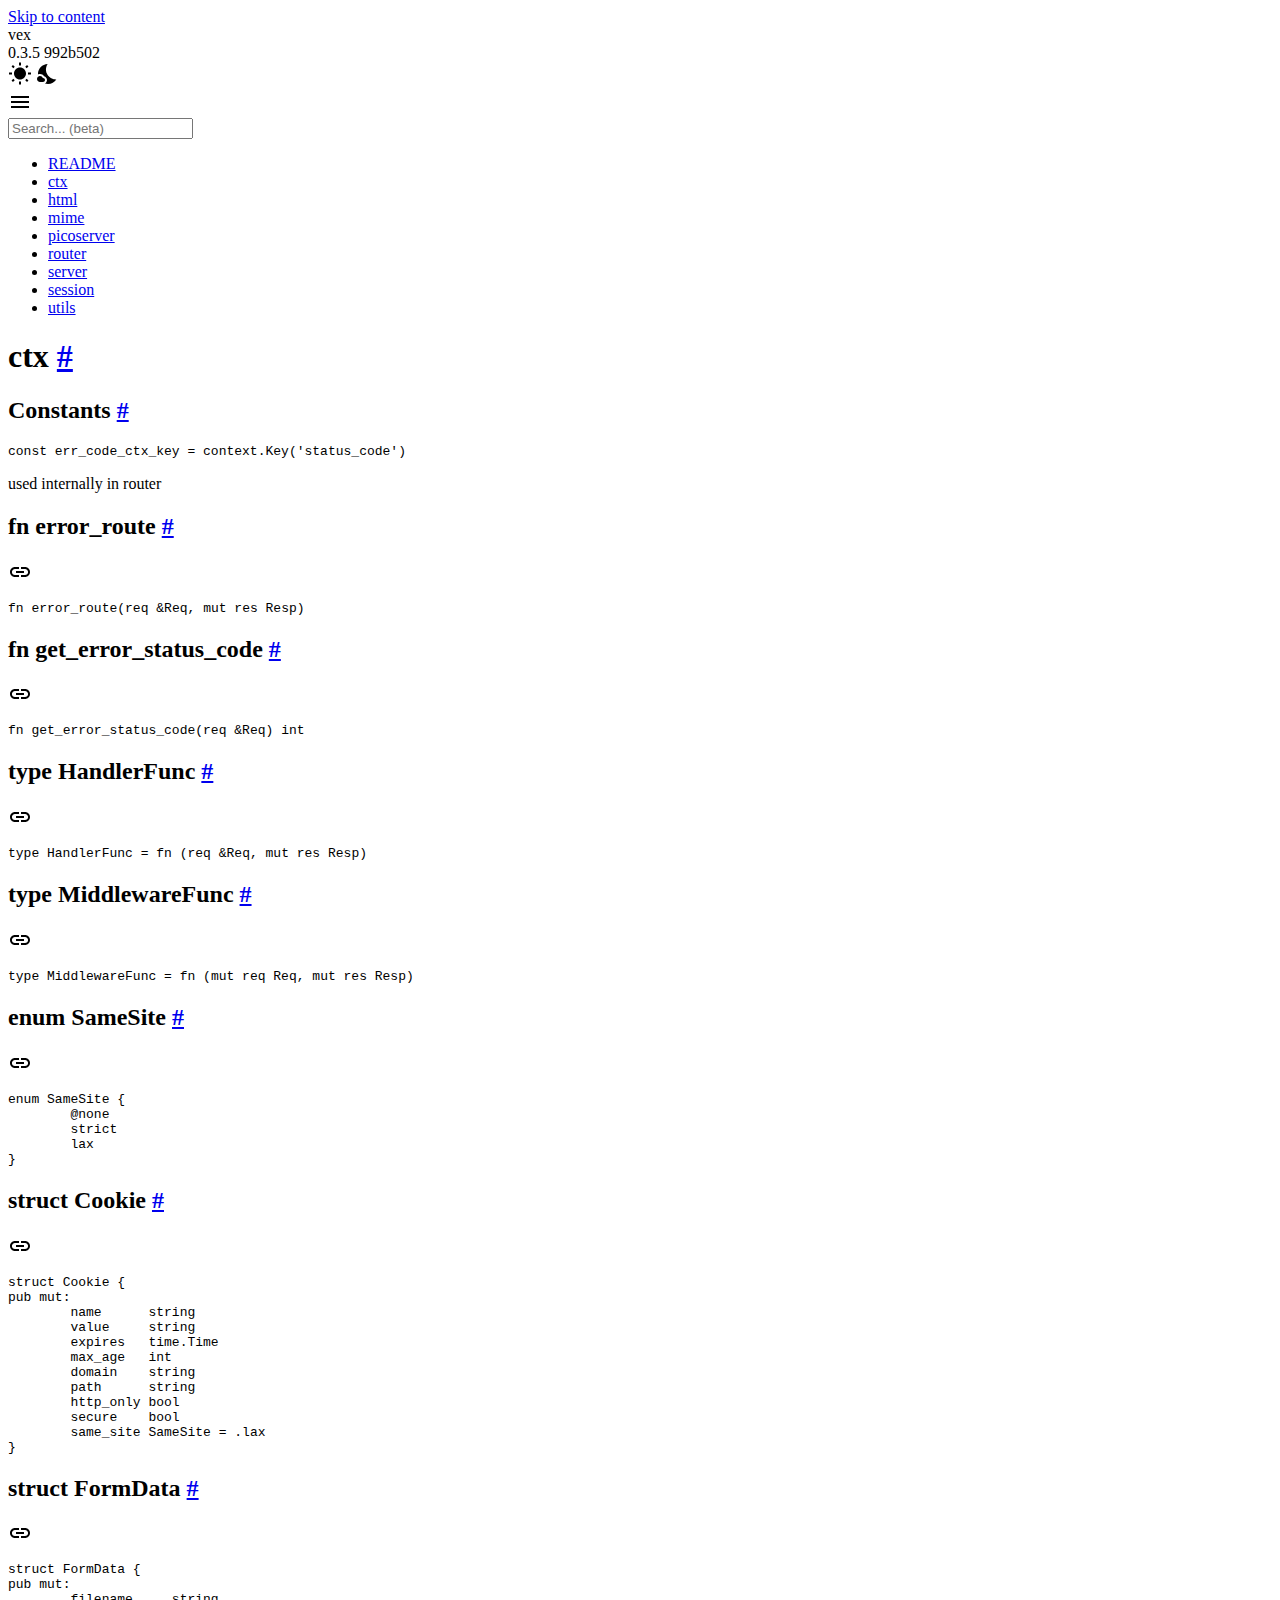
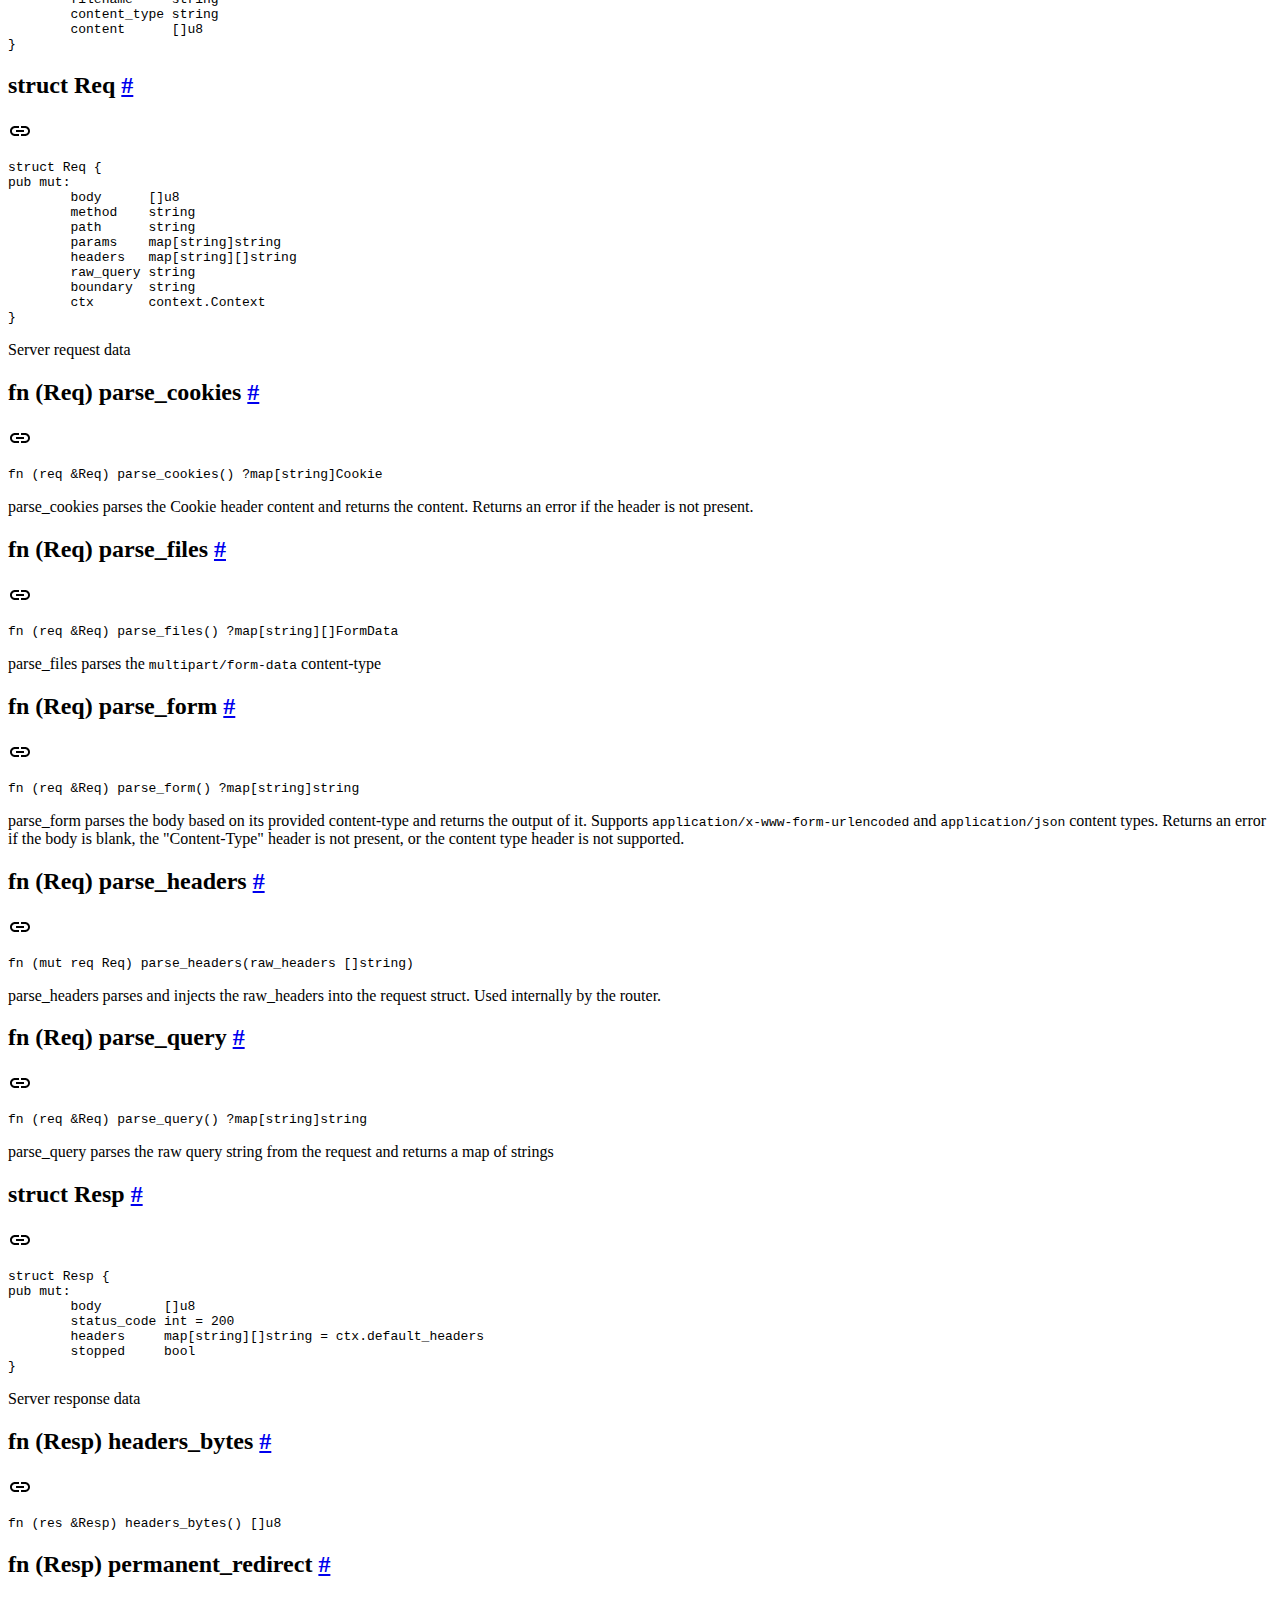
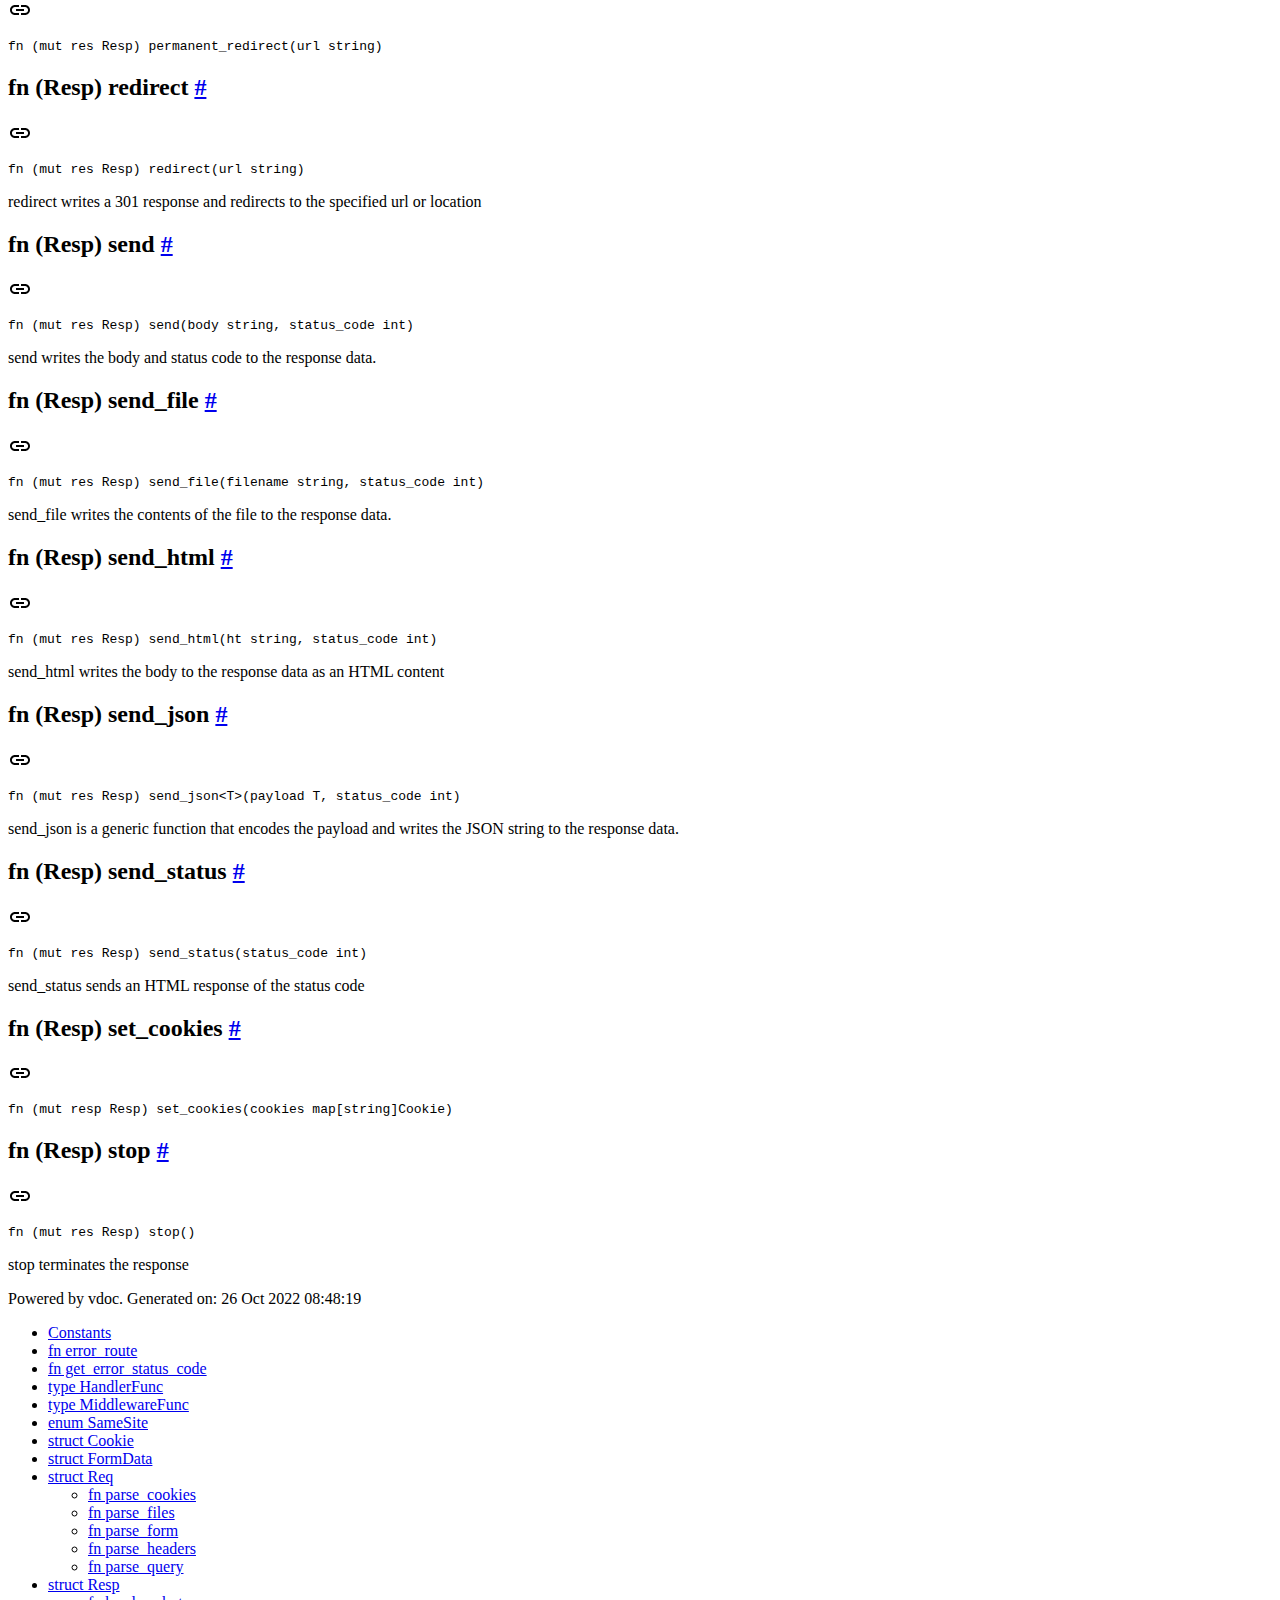
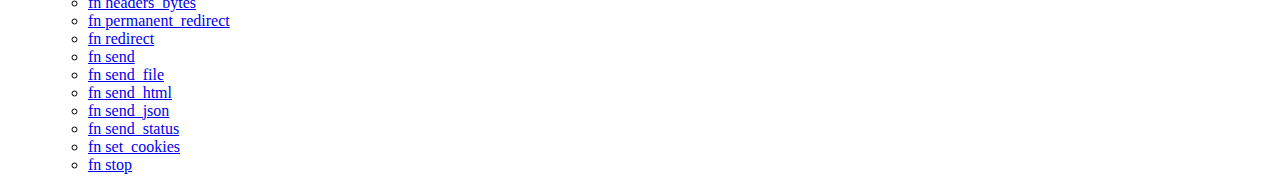
==== commit e53b9011: "deploy: 0f9b2798b25899841ea960b9f33c00f3ed8d2a99" ====
--- a/ctx.html
+++ b/ctx.html
@@ -32,7 +32,7 @@
           <div class="info">
             <div class="module">vex</div>
             <div class="toggle-version-container">
-              <span>0.3.5 51f4d99</span>
+              <span>0.3.5 992b502</span>
               <div id="dark-mode-toggle" role="switch" aria-checked="false" aria-label="Toggle dark mode"><svg xmlns="http://www.w3.org/2000/svg" class="light-icon" height="24" viewBox="0 0 24 24" width="24"><path d="M0 0h24v24H0z" fill="none"/><path d="M6.76 4.84l-1.8-1.79-1.41 1.41 1.79 1.79 1.42-1.41zM4 10.5H1v2h3v-2zm9-9.95h-2V3.5h2V.55zm7.45 3.91l-1.41-1.41-1.79 1.79 1.41 1.41 1.79-1.79zm-3.21 13.7l1.79 1.8 1.41-1.41-1.8-1.79-1.4 1.4zM20 10.5v2h3v-2h-3zm-8-5c-3.31 0-6 2.69-6 6s2.69 6 6 6 6-2.69 6-6-2.69-6-6-6zm-1 16.95h2V19.5h-2v2.95zm-7.45-3.91l1.41 1.41 1.79-1.8-1.41-1.41-1.79 1.8z"/></svg>
 <svg xmlns="http://www.w3.org/2000/svg" class="dark-icon" enable-background="new 0 0 24 24" height="24" viewBox="0 0 24 24" width="24"><g><rect fill="none" height="24" width="24"/></g><g><g><g><path d="M11.1,12.08C8.77,7.57,10.6,3.6,11.63,2.01C6.27,2.2,1.98,6.59,1.98,12c0,0.14,0.02,0.28,0.02,0.42 C2.62,12.15,3.29,12,4,12c1.66,0,3.18,0.83,4.1,2.15C9.77,14.63,11,16.17,11,18c0,1.52-0.87,2.83-2.12,3.51 c0.98,0.32,2.03,0.5,3.11,0.5c3.5,0,6.58-1.8,8.37-4.52C18,17.72,13.38,16.52,11.1,12.08z"/></g><path d="M7,16l-0.18,0C6.4,14.84,5.3,14,4,14c-1.66,0-3,1.34-3,3s1.34,3,3,3c0.62,0,2.49,0,3,0c1.1,0,2-0.9,2-2 C9,16.9,8.1,16,7,16z"/></g></g></svg>
 </div>
@@ -229,7 +229,7 @@
 </section>
 
           <div class="footer">
-            Powered by vdoc. Generated on: 21 Oct 2022 00:45:39
+            Powered by vdoc. Generated on: 26 Oct 2022 08:48:19
           </div>
         </div>
         <div class="doc-toc"><ul><li class="open"><a href="#Constants">Constants</a></li>
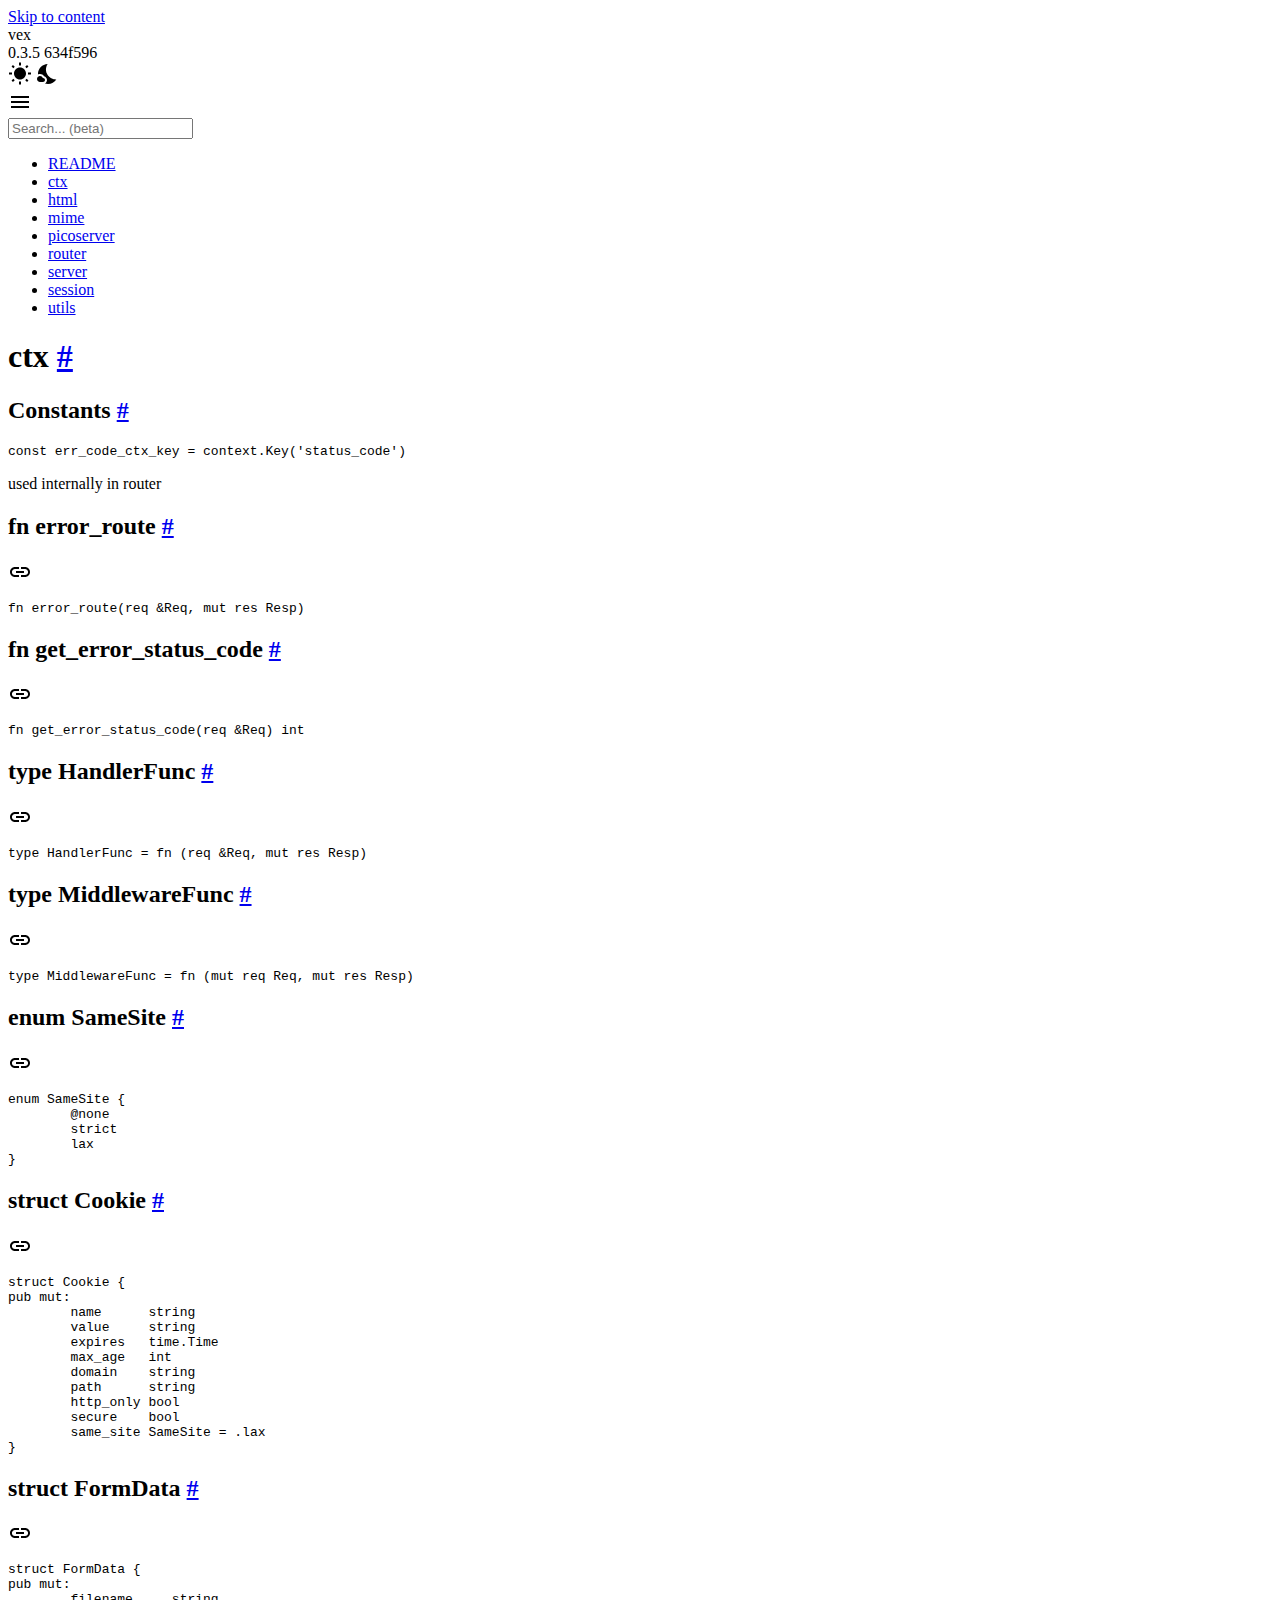
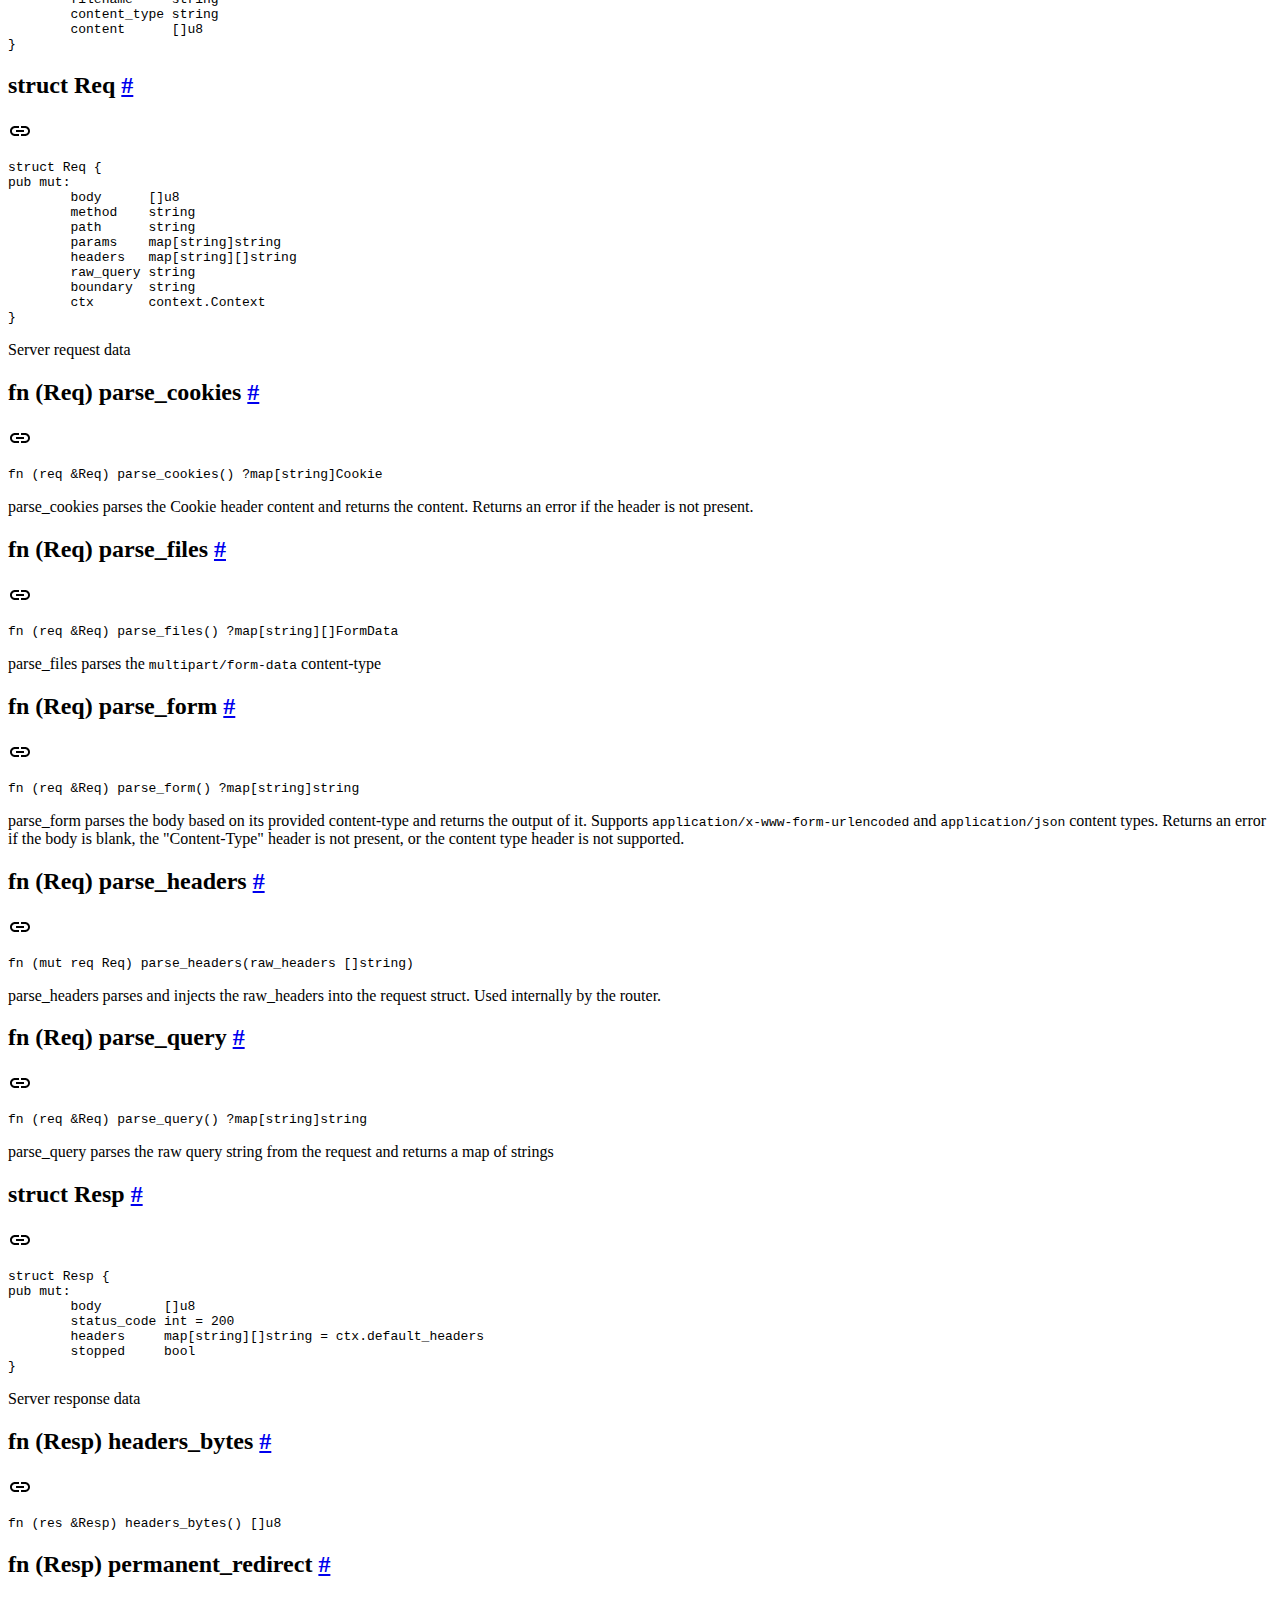
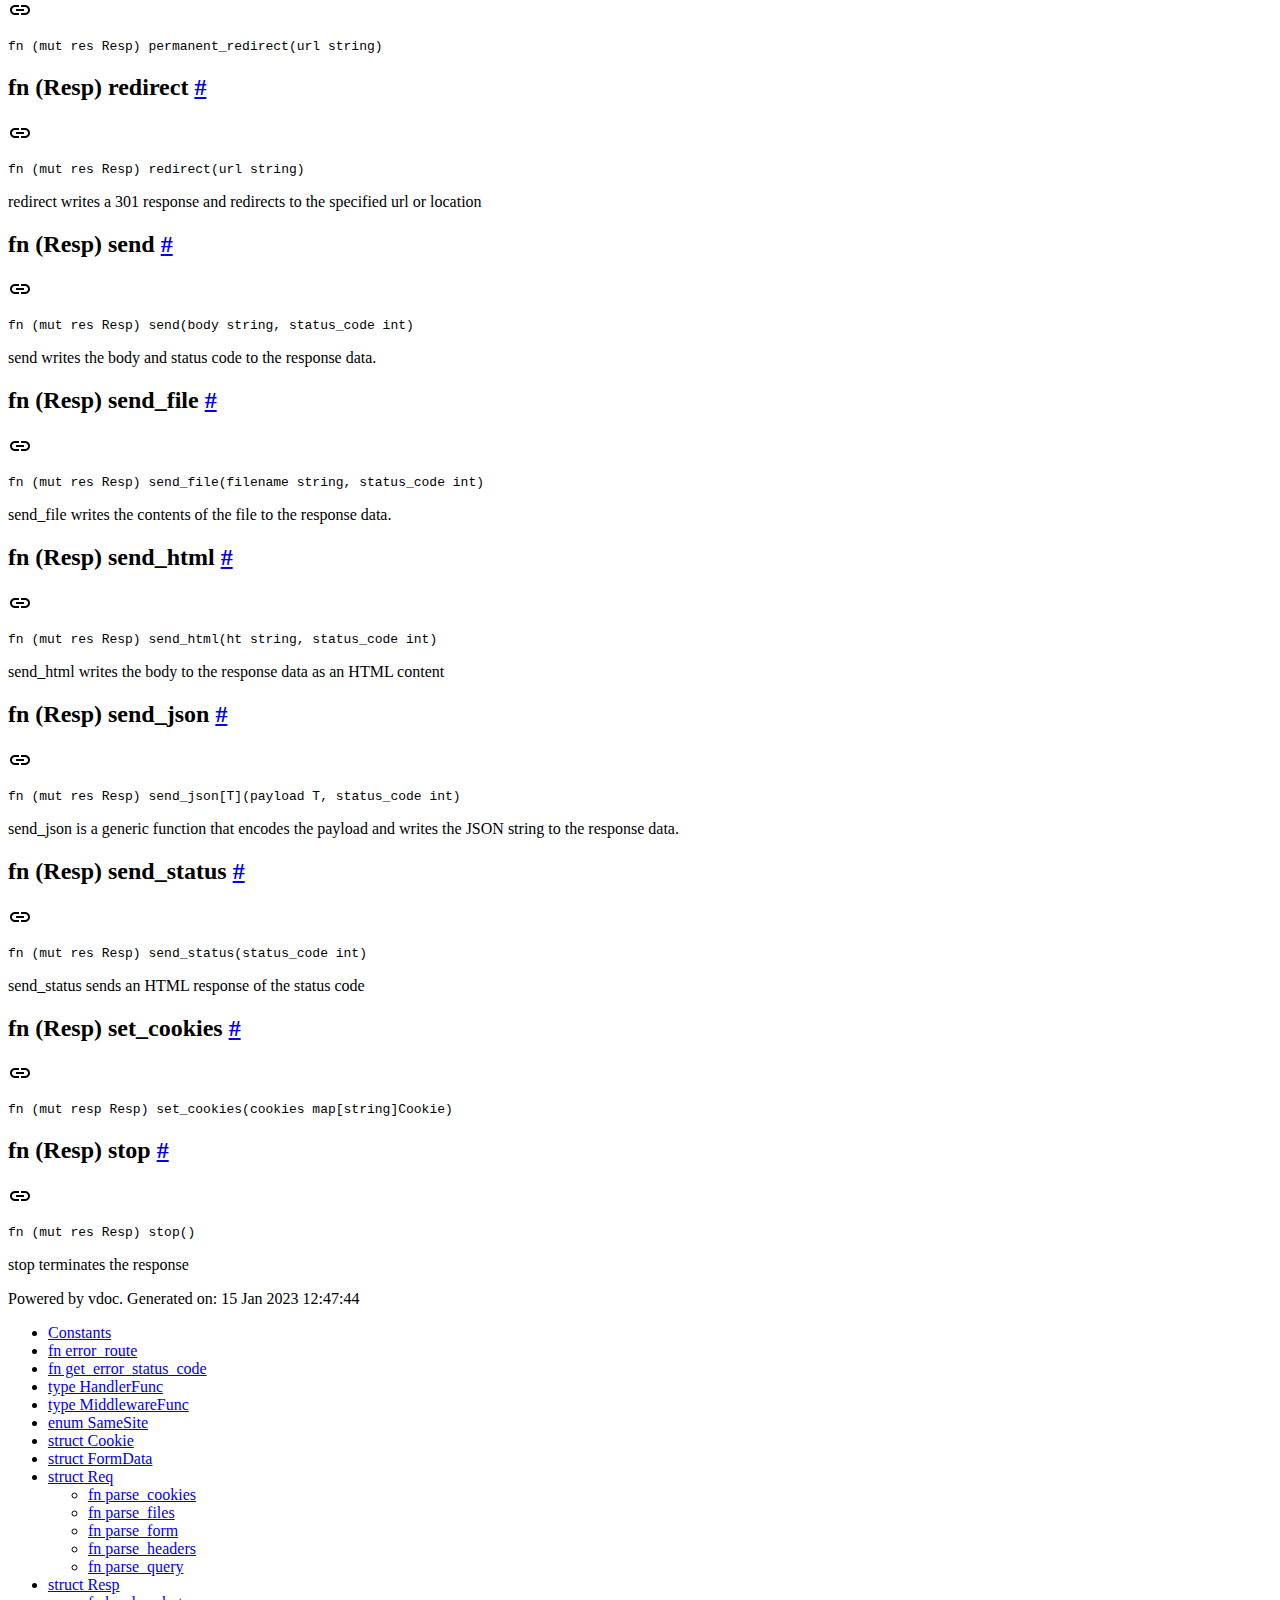
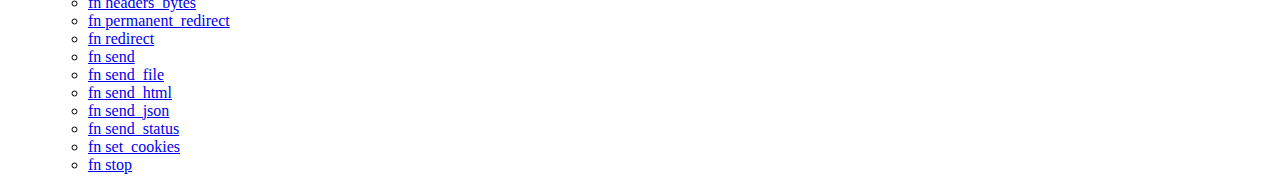
==== commit a8e0438b: "deploy: 57663c0e70c572187e7b7ae61506e73267dc840c" ====
--- a/ctx.html
+++ b/ctx.html
@@ -32,7 +32,7 @@
           <div class="info">
             <div class="module">vex</div>
             <div class="toggle-version-container">
-              <span>0.3.5 992b502</span>
+              <span>0.3.5 634f596</span>
               <div id="dark-mode-toggle" role="switch" aria-checked="false" aria-label="Toggle dark mode"><svg xmlns="http://www.w3.org/2000/svg" class="light-icon" height="24" viewBox="0 0 24 24" width="24"><path d="M0 0h24v24H0z" fill="none"/><path d="M6.76 4.84l-1.8-1.79-1.41 1.41 1.79 1.79 1.42-1.41zM4 10.5H1v2h3v-2zm9-9.95h-2V3.5h2V.55zm7.45 3.91l-1.41-1.41-1.79 1.79 1.41 1.41 1.79-1.79zm-3.21 13.7l1.79 1.8 1.41-1.41-1.8-1.79-1.4 1.4zM20 10.5v2h3v-2h-3zm-8-5c-3.31 0-6 2.69-6 6s2.69 6 6 6 6-2.69 6-6-2.69-6-6-6zm-1 16.95h2V19.5h-2v2.95zm-7.45-3.91l1.41 1.41 1.79-1.8-1.41-1.41-1.79 1.8z"/></svg>
 <svg xmlns="http://www.w3.org/2000/svg" class="dark-icon" enable-background="new 0 0 24 24" height="24" viewBox="0 0 24 24" width="24"><g><rect fill="none" height="24" width="24"/></g><g><g><g><path d="M11.1,12.08C8.77,7.57,10.6,3.6,11.63,2.01C6.27,2.2,1.98,6.59,1.98,12c0,0.14,0.02,0.28,0.02,0.42 C2.62,12.15,3.29,12,4,12c1.66,0,3.18,0.83,4.1,2.15C9.77,14.63,11,16.17,11,18c0,1.52-0.87,2.83-2.12,3.51 c0.98,0.32,2.03,0.5,3.11,0.5c3.5,0,6.58-1.8,8.37-4.52C18,17.72,13.38,16.52,11.1,12.08z"/></g><path d="M7,16l-0.18,0C6.4,14.84,5.3,14,4,14c-1.66,0-3,1.34-3,3s1.34,3,3,3c0.62,0,2.49,0,3,0c1.1,0,2-0.9,2-2 C9,16.9,8.1,16,7,16z"/></g></g></svg>
 </div>
@@ -207,7 +207,7 @@
 
 </section>
 						<section id="Resp.send_json" class="doc-node">
-							<div class="title"><h2>fn (Resp) send_json <a href="#Resp.send_json">#</a></h2><a class="link" rel="noreferrer" target="_blank" href="https://github.com/nedpals/vex/blob/master/vex/ctx/ctx.v#L204"><svg xmlns="http://www.w3.org/2000/svg" height="24" viewBox="0 0 24 24" width="24"><path d="M0 0h24v24H0z" fill="none"/><path d="M3.9 12c0-1.71 1.39-3.1 3.1-3.1h4V7H7c-2.76 0-5 2.24-5 5s2.24 5 5 5h4v-1.9H7c-1.71 0-3.1-1.39-3.1-3.1zM8 13h8v-2H8v2zm9-6h-4v1.9h4c1.71 0 3.1 1.39 3.1 3.1s-1.39 3.1-3.1 3.1h-4V17h4c2.76 0 5-2.24 5-5s-2.24-5-5-5z"/></svg></a></div><pre class="signature"><code><span class="token keyword">fn</span> <span class="token punctuation">(</span><span class="token keyword">mut</span> res Resp<span class="token punctuation">)</span> <span class="token function">send_json</span><span class="token operator"><</span><span class="token builtin">T</span><span class="token operator">></span><span class="token punctuation">(</span>payload <span class="token builtin">T</span><span class="token punctuation">,</span> status_code <span class="token builtin">int</span><span class="token punctuation">)</span></code></pre>
+							<div class="title"><h2>fn (Resp) send_json <a href="#Resp.send_json">#</a></h2><a class="link" rel="noreferrer" target="_blank" href="https://github.com/nedpals/vex/blob/master/vex/ctx/ctx.v#L204"><svg xmlns="http://www.w3.org/2000/svg" height="24" viewBox="0 0 24 24" width="24"><path d="M0 0h24v24H0z" fill="none"/><path d="M3.9 12c0-1.71 1.39-3.1 3.1-3.1h4V7H7c-2.76 0-5 2.24-5 5s2.24 5 5 5h4v-1.9H7c-1.71 0-3.1-1.39-3.1-3.1zM8 13h8v-2H8v2zm9-6h-4v1.9h4c1.71 0 3.1 1.39 3.1 3.1s-1.39 3.1-3.1 3.1h-4V17h4c2.76 0 5-2.24 5-5s-2.24-5-5-5z"/></svg></a></div><pre class="signature"><code><span class="token keyword">fn</span> <span class="token punctuation">(</span><span class="token keyword">mut</span> res Resp<span class="token punctuation">)</span> send_json<span class="token punctuation">[</span><span class="token builtin">T</span><span class="token punctuation">]</span><span class="token punctuation">(</span>payload <span class="token builtin">T</span><span class="token punctuation">,</span> status_code <span class="token builtin">int</span><span class="token punctuation">)</span></code></pre>
 <p>send_json is a generic function that encodes the payload and
 writes the JSON string to the response data.</p>
 
@@ -229,7 +229,7 @@
 </section>
 
           <div class="footer">
-            Powered by vdoc. Generated on: 26 Oct 2022 08:48:19
+            Powered by vdoc. Generated on: 15 Jan 2023 12:47:44
           </div>
         </div>
         <div class="doc-toc"><ul><li class="open"><a href="#Constants">Constants</a></li>
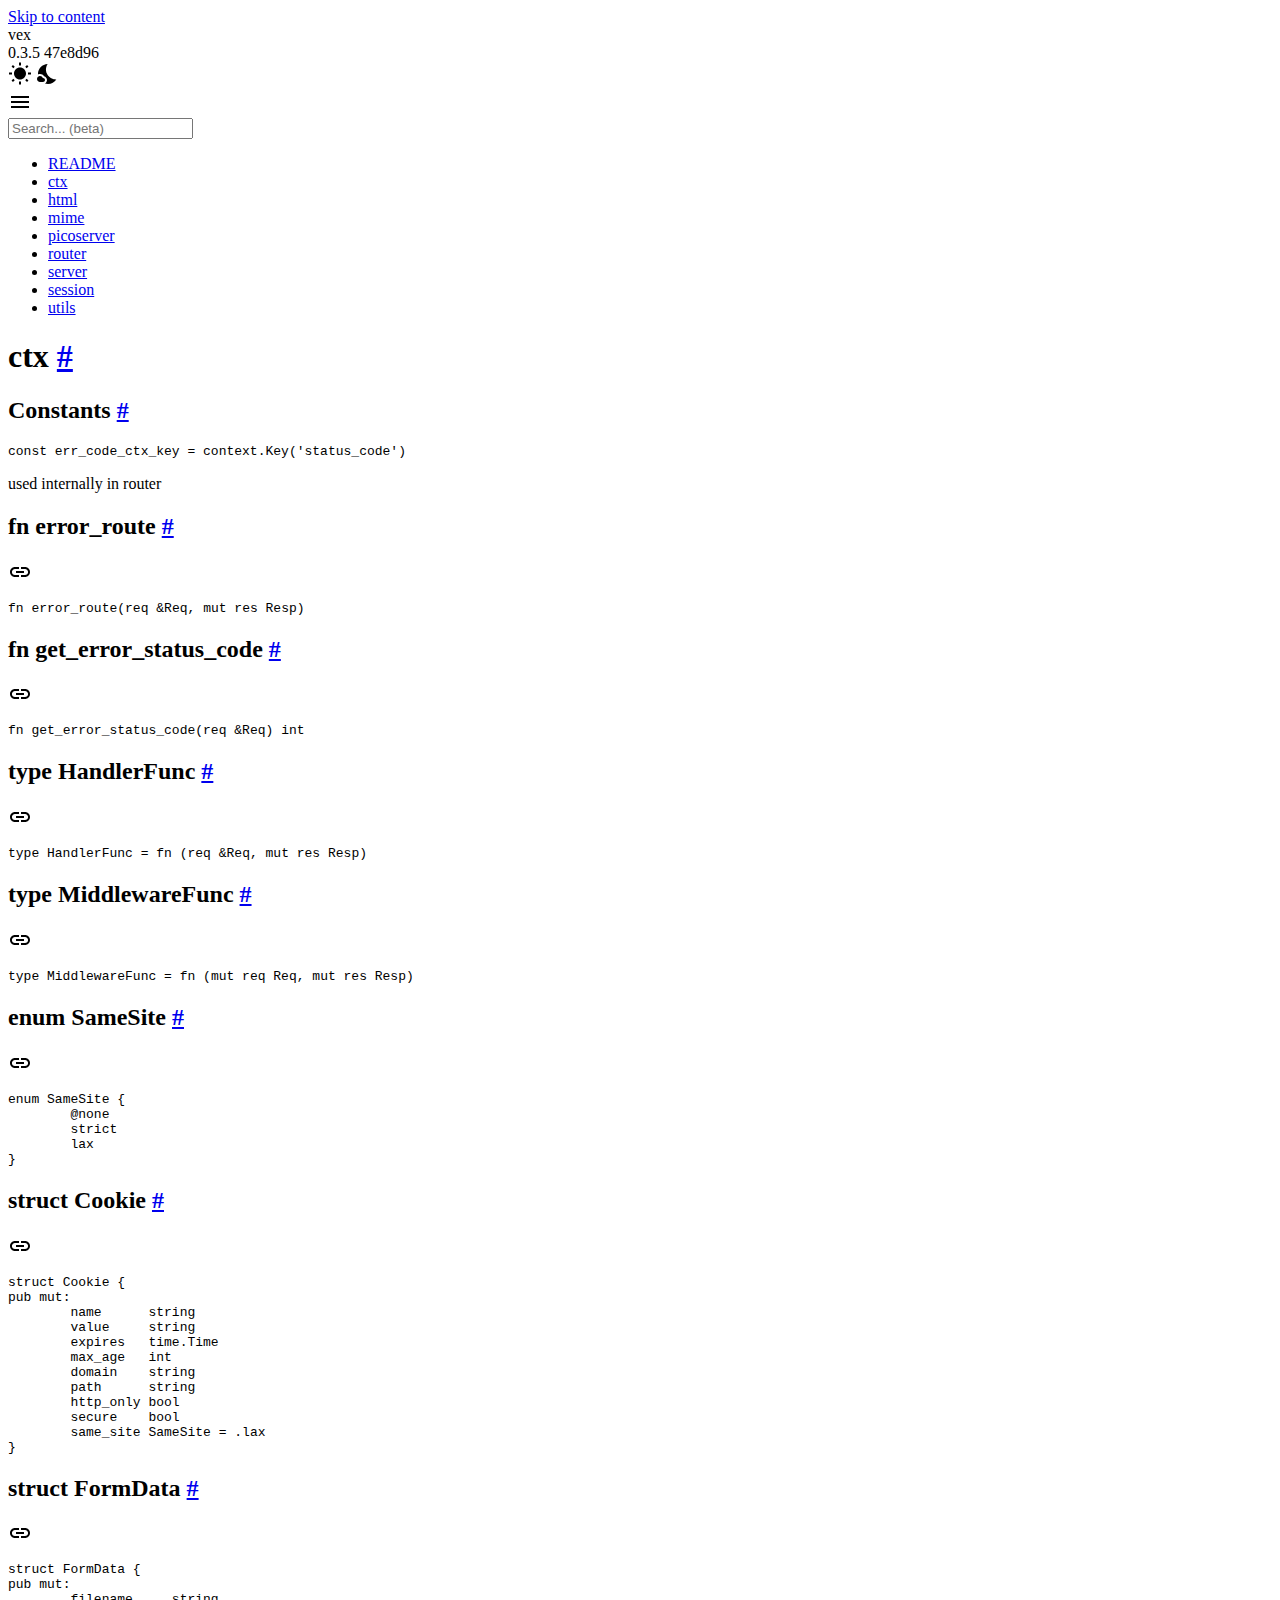
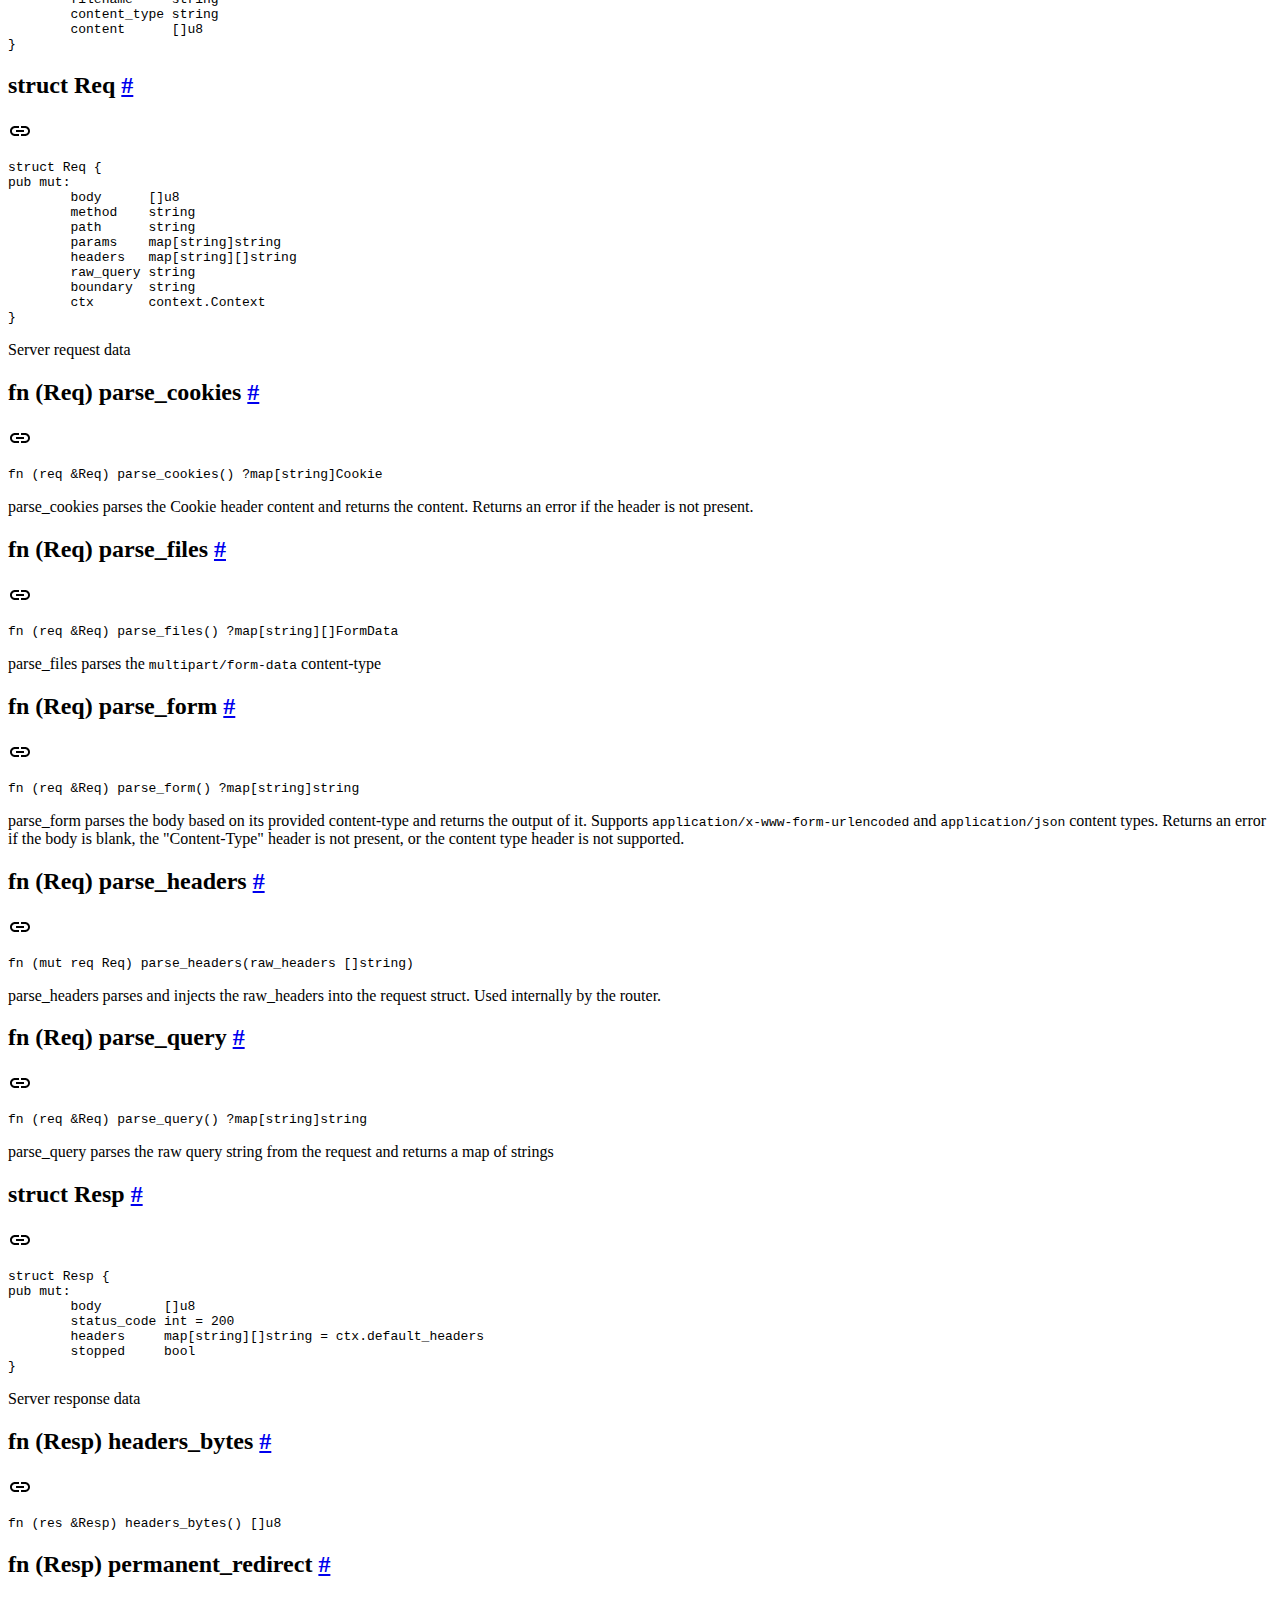
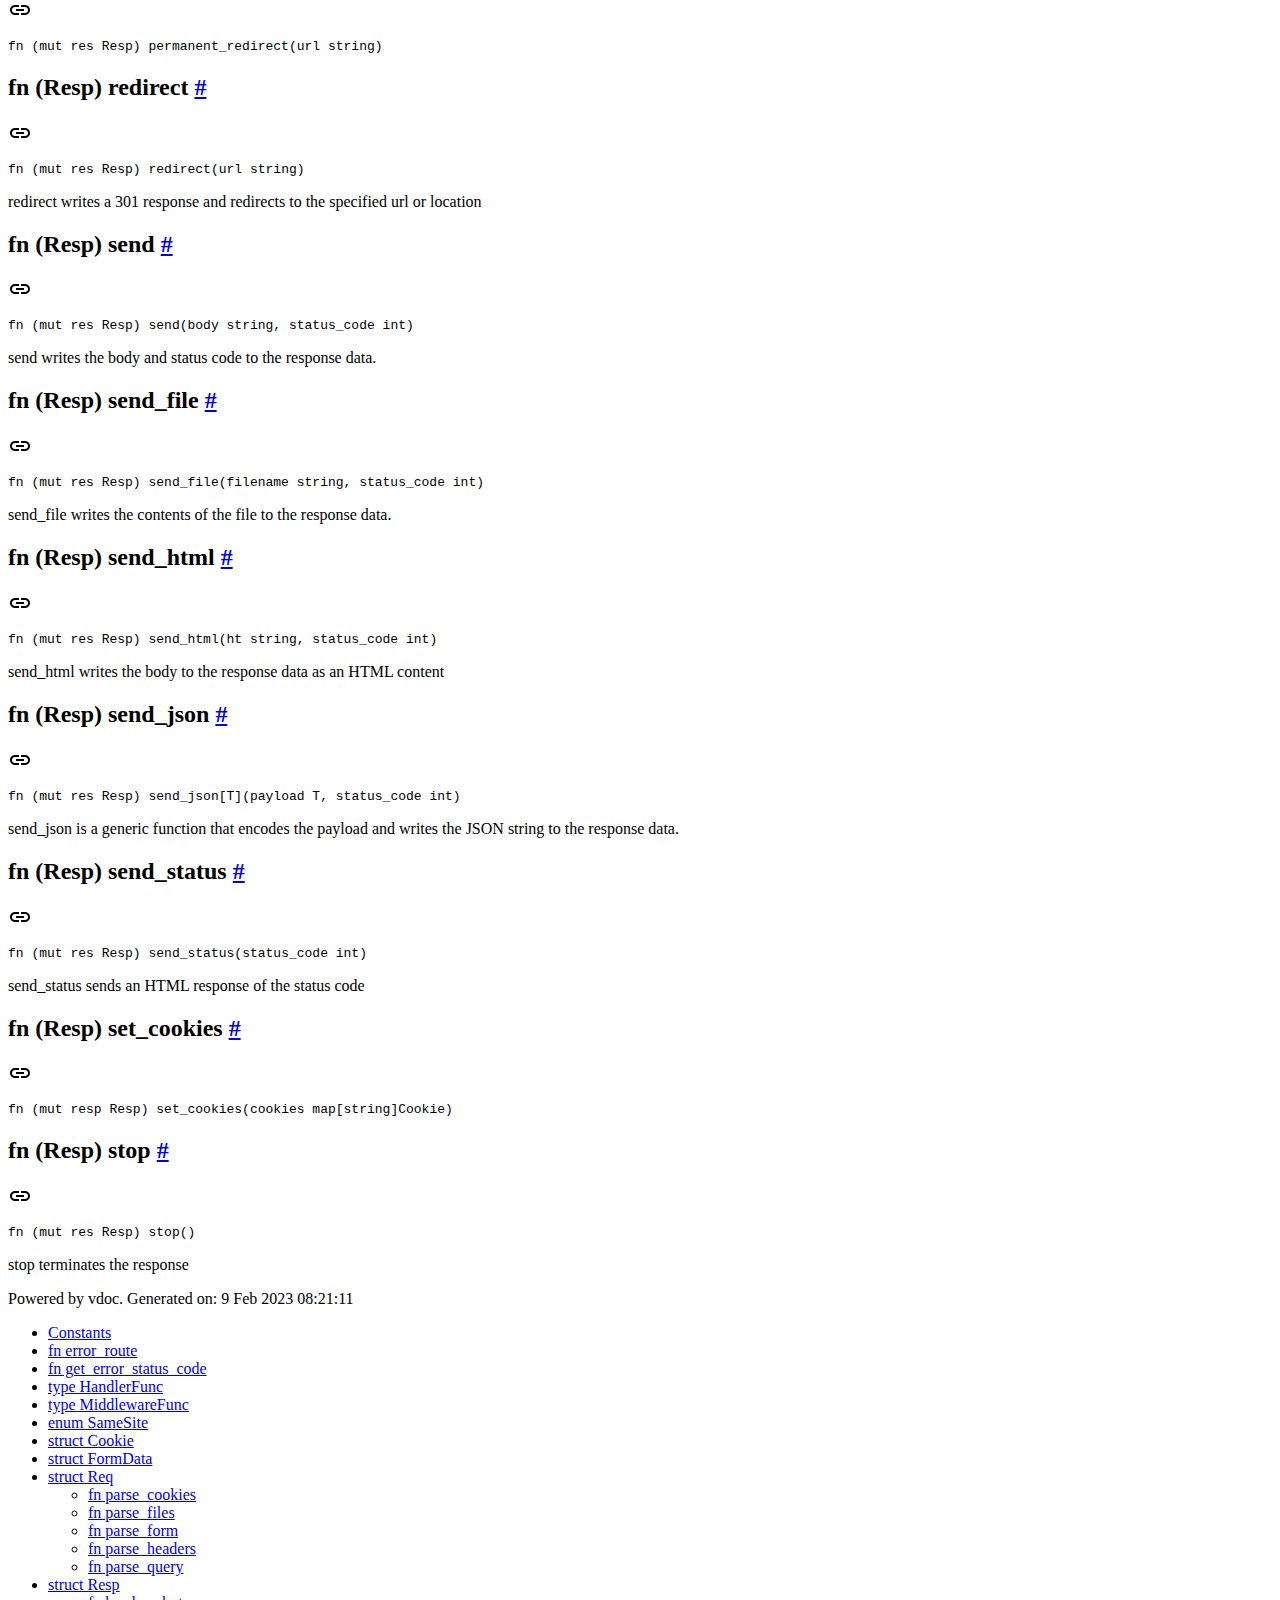
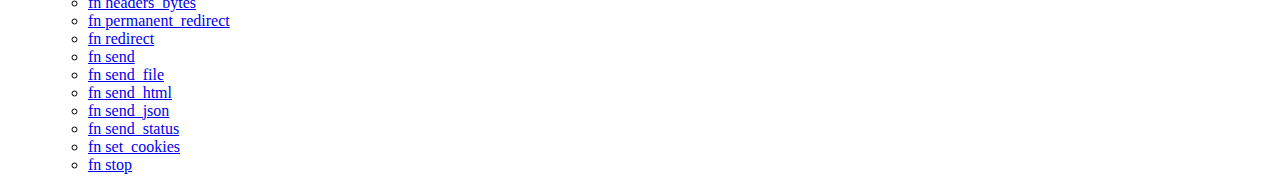
==== commit c852ab24: "deploy: caada317e26450d3b0be924cb3b792bc1f8ce979" ====
--- a/ctx.html
+++ b/ctx.html
@@ -32,7 +32,7 @@
           <div class="info">
             <div class="module">vex</div>
             <div class="toggle-version-container">
-              <span>0.3.5 634f596</span>
+              <span>0.3.5 47e8d96</span>
               <div id="dark-mode-toggle" role="switch" aria-checked="false" aria-label="Toggle dark mode"><svg xmlns="http://www.w3.org/2000/svg" class="light-icon" height="24" viewBox="0 0 24 24" width="24"><path d="M0 0h24v24H0z" fill="none"/><path d="M6.76 4.84l-1.8-1.79-1.41 1.41 1.79 1.79 1.42-1.41zM4 10.5H1v2h3v-2zm9-9.95h-2V3.5h2V.55zm7.45 3.91l-1.41-1.41-1.79 1.79 1.41 1.41 1.79-1.79zm-3.21 13.7l1.79 1.8 1.41-1.41-1.8-1.79-1.4 1.4zM20 10.5v2h3v-2h-3zm-8-5c-3.31 0-6 2.69-6 6s2.69 6 6 6 6-2.69 6-6-2.69-6-6-6zm-1 16.95h2V19.5h-2v2.95zm-7.45-3.91l1.41 1.41 1.79-1.8-1.41-1.41-1.79 1.8z"/></svg>
 <svg xmlns="http://www.w3.org/2000/svg" class="dark-icon" enable-background="new 0 0 24 24" height="24" viewBox="0 0 24 24" width="24"><g><rect fill="none" height="24" width="24"/></g><g><g><g><path d="M11.1,12.08C8.77,7.57,10.6,3.6,11.63,2.01C6.27,2.2,1.98,6.59,1.98,12c0,0.14,0.02,0.28,0.02,0.42 C2.62,12.15,3.29,12,4,12c1.66,0,3.18,0.83,4.1,2.15C9.77,14.63,11,16.17,11,18c0,1.52-0.87,2.83-2.12,3.51 c0.98,0.32,2.03,0.5,3.11,0.5c3.5,0,6.58-1.8,8.37-4.52C18,17.72,13.38,16.52,11.1,12.08z"/></g><path d="M7,16l-0.18,0C6.4,14.84,5.3,14,4,14c-1.66,0-3,1.34-3,3s1.34,3,3,3c0.62,0,2.49,0,3,0c1.1,0,2-0.9,2-2 C9,16.9,8.1,16,7,16z"/></g></g></svg>
 </div>
@@ -229,7 +229,7 @@
 </section>
 
           <div class="footer">
-            Powered by vdoc. Generated on: 15 Jan 2023 12:47:44
+            Powered by vdoc. Generated on: 9 Feb 2023 08:21:11
           </div>
         </div>
         <div class="doc-toc"><ul><li class="open"><a href="#Constants">Constants</a></li>
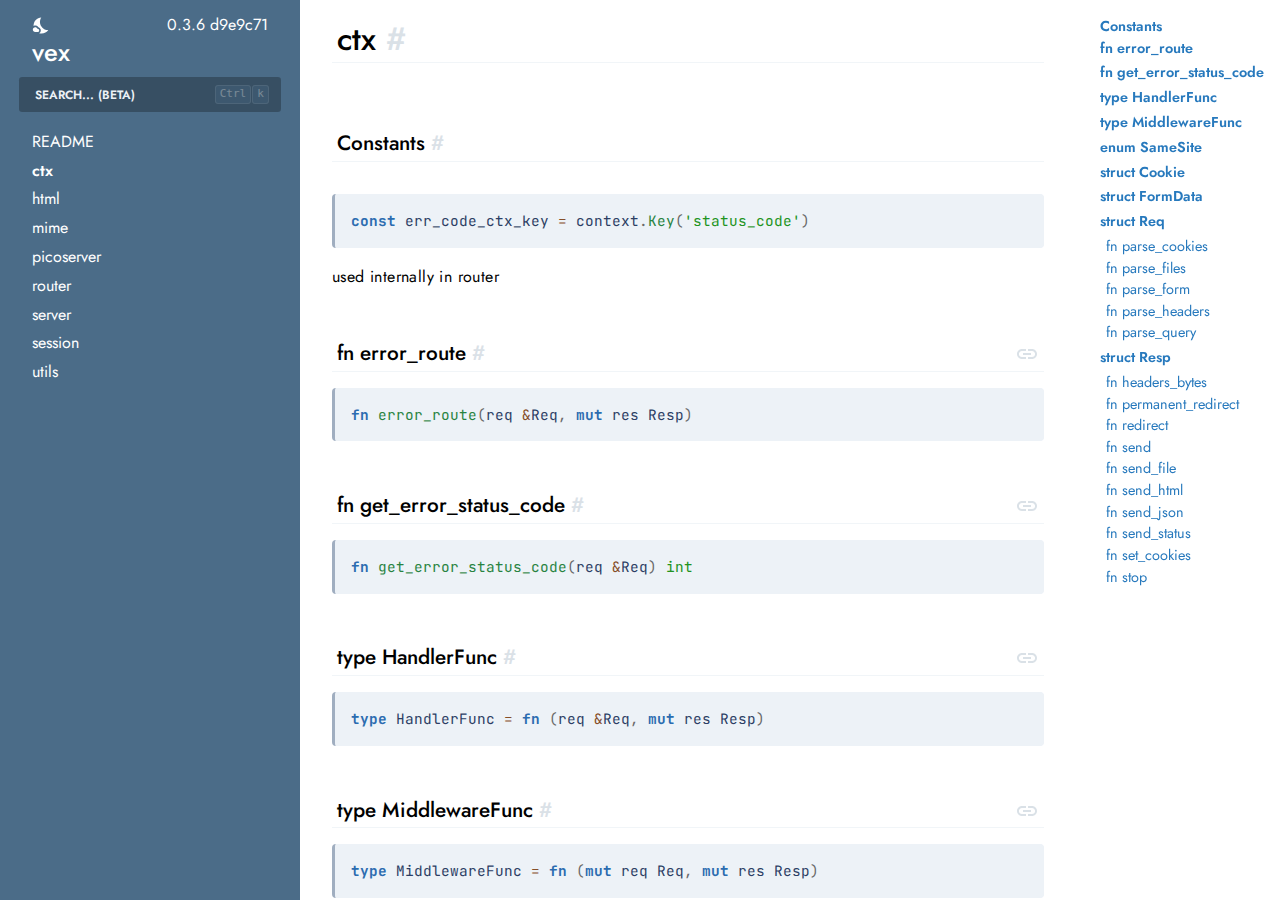
==== commit afbef93a: "deploy: 2e1ba86ea1d6f7a273871890715ebeed7fb7ad80" ====
--- a/ctx.html
+++ b/ctx.html
@@ -1,94 +1,107 @@
-<!DOCTYPE html>
+<!doctype html>
 <html lang="en">
-
-<head>
-  <meta charset="UTF-8">
-  <meta http-equiv="x-ua-compatible" content="IE=edge" />
-  <meta name="viewport" content="width=device-width, initial-scale=1.0">
-  <title>ctx | vdoc</title>
-  <link rel="preconnect" href="https://fonts.googleapis.com">
-  <link rel="preconnect" href="https://fonts.gstatic.com" crossorigin>
-  <link href="https://fonts.googleapis.com/css2?family=Jost:wght@300;400;500;600;700&display=swap" rel="stylesheet">
-  <link href="https://fonts.googleapis.com/css2?family=JetBrains+Mono&display=swap" rel="stylesheet">
-  <link rel="apple-touch-icon" sizes="180x180" href="apple-touch-icon.png">
-  <link rel="icon" type="image/png" sizes="32x32" href="favicon-32x32.png">
-  <link rel="icon" type="image/png" sizes="16x16" href="favicon-16x16.png">
-  <link rel="manifest" href="site.webmanifest">
-  <link rel="mask-icon" href="safari-pinned-tab.svg" color="#5bbad5">
-  <meta name="msapplication-TileColor" content="#da532c">
-  <meta name="theme-color" content="#ffffff">
-  
+	<head>
+		<meta charset="UTF-8" />
+		<meta http-equiv="x-ua-compatible" content="IE=edge" />
+		<meta name="viewport" content="width=device-width, initial-scale=1.0" />
+		<title>ctx | vdoc</title>
+		<link rel="preconnect" href="https://fonts.googleapis.com" />
+		<link rel="preconnect" href="https://fonts.gstatic.com" crossorigin />
+		<link
+			href="https://fonts.googleapis.com/css2?family=Jost:wght@300;400;500;600;700&display=swap"
+			rel="stylesheet"
+		/>
+		<link
+			href="https://fonts.googleapis.com/css2?family=JetBrains+Mono&display=swap"
+			rel="stylesheet"
+		/>
+		<link rel="apple-touch-icon" sizes="180x180" href="apple-touch-icon.png" />
+		<link rel="icon" type="image/png" sizes="32x32" href="favicon-32x32.png" />
+		<link rel="icon" type="image/png" sizes="16x16" href="favicon-16x16.png" />
+		<link rel="manifest" href="site.webmanifest" />
+		<link rel="mask-icon" href="safari-pinned-tab.svg" color="#5bbad5" />
+		<meta name="msapplication-TileColor" content="#da532c" />
+		<meta name="theme-color" content="#ffffff" />
 		<link rel="stylesheet" href="doc.css" />
 		<link rel="stylesheet" href="normalize.css" />
 		<script src="dark-mode.js"></script>
-</head>
-
-<body>
-  <div><a id="skip-to-content-link" href="#main-content">Skip to content</a></div>
-  <div id="page">
-    <header class="doc-nav hidden">
-      <div class="heading-container">
-        <div class="heading">
-          <div class="info">
-            <div class="module">vex</div>
-            <div class="toggle-version-container">
-              <span>0.3.5 47e8d96</span>
-              <div id="dark-mode-toggle" role="switch" aria-checked="false" aria-label="Toggle dark mode"><svg xmlns="http://www.w3.org/2000/svg" class="light-icon" height="24" viewBox="0 0 24 24" width="24"><path d="M0 0h24v24H0z" fill="none"/><path d="M6.76 4.84l-1.8-1.79-1.41 1.41 1.79 1.79 1.42-1.41zM4 10.5H1v2h3v-2zm9-9.95h-2V3.5h2V.55zm7.45 3.91l-1.41-1.41-1.79 1.79 1.41 1.41 1.79-1.79zm-3.21 13.7l1.79 1.8 1.41-1.41-1.8-1.79-1.4 1.4zM20 10.5v2h3v-2h-3zm-8-5c-3.31 0-6 2.69-6 6s2.69 6 6 6 6-2.69 6-6-2.69-6-6-6zm-1 16.95h2V19.5h-2v2.95zm-7.45-3.91l1.41 1.41 1.79-1.8-1.41-1.41-1.79 1.8z"/></svg>
+	</head>
+
+	<body>
+		<div><a id="skip-to-content-link" href="#main-content">Skip to content</a></div>
+		<div id="page">
+			<header class="doc-nav hidden">
+				<div class="heading-container">
+					<div class="heading">
+						<div class="info">
+							<div class="module">vex</div>
+							<div class="toggle-version-container">
+								<span>0.3.6 d9e9c71</span>
+								<div
+									id="dark-mode-toggle"
+									role="switch"
+									aria-checked="false"
+									aria-label="Toggle dark mode"
+								>
+									<svg xmlns="http://www.w3.org/2000/svg" class="light-icon" height="24" viewBox="0 0 24 24" width="24"><path d="M0 0h24v24H0z" fill="none"/><path d="M6.76 4.84l-1.8-1.79-1.41 1.41 1.79 1.79 1.42-1.41zM4 10.5H1v2h3v-2zm9-9.95h-2V3.5h2V.55zm7.45 3.91l-1.41-1.41-1.79 1.79 1.41 1.41 1.79-1.79zm-3.21 13.7l1.79 1.8 1.41-1.41-1.8-1.79-1.4 1.4zM20 10.5v2h3v-2h-3zm-8-5c-3.31 0-6 2.69-6 6s2.69 6 6 6 6-2.69 6-6-2.69-6-6-6zm-1 16.95h2V19.5h-2v2.95zm-7.45-3.91l1.41 1.41 1.79-1.8-1.41-1.41-1.79 1.8z"/></svg>
 <svg xmlns="http://www.w3.org/2000/svg" class="dark-icon" enable-background="new 0 0 24 24" height="24" viewBox="0 0 24 24" width="24"><g><rect fill="none" height="24" width="24"/></g><g><g><g><path d="M11.1,12.08C8.77,7.57,10.6,3.6,11.63,2.01C6.27,2.2,1.98,6.59,1.98,12c0,0.14,0.02,0.28,0.02,0.42 C2.62,12.15,3.29,12,4,12c1.66,0,3.18,0.83,4.1,2.15C9.77,14.63,11,16.17,11,18c0,1.52-0.87,2.83-2.12,3.51 c0.98,0.32,2.03,0.5,3.11,0.5c3.5,0,6.58-1.8,8.37-4.52C18,17.72,13.38,16.52,11.1,12.08z"/></g><path d="M7,16l-0.18,0C6.4,14.84,5.3,14,4,14c-1.66,0-3,1.34-3,3s1.34,3,3,3c0.62,0,2.49,0,3,0c1.1,0,2-0.9,2-2 C9,16.9,8.1,16,7,16z"/></g></g></svg>
-</div>
-            </div>
-            <svg xmlns="http://www.w3.org/2000/svg" id="toggle-menu" height="24" viewBox="0 0 24 24" width="24"><path d="M0 0h24v24H0z" fill="none"/><path d="M3 18h18v-2H3v2zm0-5h18v-2H3v2zm0-7v2h18V6H3z"/></svg>
-
-          </div>
-          <input type="text" id="search" placeholder="Search... (beta)" autocomplete="off">
-        </div>
-      </div>
-      <nav class="search hidden"></nav>
-      <nav class="content hidden">
-        <ul>
-          <li class="open"><div class="menu-row"><a href="./index.html">README</a></div></li><li class="open active"><div class="menu-row"><a href="./ctx.html">ctx</a></div></li><li class="open"><div class="menu-row"><a href="./html.html">html</a></div></li><li class="open"><div class="menu-row"><a href="./mime.html">mime</a></div></li><li class="open"><div class="menu-row"><a href="./picoserver.html">picoserver</a></div></li><li class="open"><div class="menu-row"><a href="./router.html">router</a></div></li><li class="open"><div class="menu-row"><a href="./server.html">server</a></div></li><li class="open"><div class="menu-row"><a href="./session.html">session</a></div></li><li class="open"><div class="menu-row"><a href="./utils.html">utils</a></div></li>
-        </ul>
-      </nav>
-    </header>
-    <div class="doc-scrollview" id="main-content">
-      <div class="doc-container">
-        <div class="doc-content">
-          						<section id="readme_ctx" class="doc-node">
-							<div class="title"><h1> ctx <a href="#readme_ctx">#</a></h1></div>
-
-</section>
-
-						<section id="Constants" class="doc-node const">
-							<div class="title"><h2>Constants <a href="#Constants">#</a></h2></div>
-
-</section>
-						<section id="" class="doc-node const">
+
+								</div>
+							</div>
+							<svg xmlns="http://www.w3.org/2000/svg" id="toggle-menu" height="24" viewBox="0 0 24 24" width="24"><path d="M0 0h24v24H0z" fill="none"/><path d="M3 18h18v-2H3v2zm0-5h18v-2H3v2zm0-7v2h18V6H3z"/></svg>
+
+						</div>
+						<div id="search">
+							<input type="text" placeholder="Search... (beta)" autocomplete="off" />
+						</div>
+					</div>
+				</div>
+				<nav class="search hidden"></nav>
+				<nav class="content hidden">
+					<ul>
+						<li class="open"><div class="menu-row"><a href="./index.html">README</a></div></li><li class="open active"><div class="menu-row"><a href="./ctx.html">ctx</a></div></li><li class="open"><div class="menu-row"><a href="./html.html">html</a></div></li><li class="open"><div class="menu-row"><a href="./mime.html">mime</a></div></li><li class="open"><div class="menu-row"><a href="./picoserver.html">picoserver</a></div></li><li class="open"><div class="menu-row"><a href="./router.html">router</a></div></li><li class="open"><div class="menu-row"><a href="./server.html">server</a></div></li><li class="open"><div class="menu-row"><a href="./session.html">session</a></div></li><li class="open"><div class="menu-row"><a href="./utils.html">utils</a></div></li>
+					</ul>
+				</nav>
+			</header>
+			<div class="doc-scrollview" tabindex="-1" id="main-content">
+				<div class="doc-container">
+					<div class="doc-content">
+								<section id="readme_ctx" class="doc-node">
+			<div class="title"><h1> ctx <a href="#readme_ctx">#</a></h1></div>
+
+</section>
+
+		<section id="Constants" class="doc-node const">
+			<div class="title"><h2>Constants <a href="#Constants">#</a></h2></div>
+
+</section>
+		<section id="" class="doc-node const">
 <pre class="signature"><code><span class="token keyword">const</span> err_code_ctx_key <span class="token operator">=</span> context<span class="token punctuation">.</span><span class="token function">Key</span><span class="token punctuation">(</span><span class="token string">'status_code'</span><span class="token punctuation">)</span></code></pre>
 <p>used internally in router</p>
 
 </section>
-						<section id="error_route" class="doc-node">
-							<div class="title"><h2>fn error_route <a href="#error_route">#</a></h2><a class="link" rel="noreferrer" target="_blank" href="https://github.com/nedpals/vex/blob/master/vex/ctx/ctx.v#L268"><svg xmlns="http://www.w3.org/2000/svg" height="24" viewBox="0 0 24 24" width="24"><path d="M0 0h24v24H0z" fill="none"/><path d="M3.9 12c0-1.71 1.39-3.1 3.1-3.1h4V7H7c-2.76 0-5 2.24-5 5s2.24 5 5 5h4v-1.9H7c-1.71 0-3.1-1.39-3.1-3.1zM8 13h8v-2H8v2zm9-6h-4v1.9h4c1.71 0 3.1 1.39 3.1 3.1s-1.39 3.1-3.1 3.1h-4V17h4c2.76 0 5-2.24 5-5s-2.24-5-5-5z"/></svg></a></div><pre class="signature"><code><span class="token keyword">fn</span> <span class="token function">error_route</span><span class="token punctuation">(</span>req <span class="token operator">&</span>Req<span class="token punctuation">,</span> <span class="token keyword">mut</span> res Resp<span class="token punctuation">)</span></code></pre>
-
-
-</section>
-						<section id="get_error_status_code" class="doc-node">
-							<div class="title"><h2>fn get_error_status_code <a href="#get_error_status_code">#</a></h2><a class="link" rel="noreferrer" target="_blank" href="https://github.com/nedpals/vex/blob/master/vex/ctx/ctx.v#L259"><svg xmlns="http://www.w3.org/2000/svg" height="24" viewBox="0 0 24 24" width="24"><path d="M0 0h24v24H0z" fill="none"/><path d="M3.9 12c0-1.71 1.39-3.1 3.1-3.1h4V7H7c-2.76 0-5 2.24-5 5s2.24 5 5 5h4v-1.9H7c-1.71 0-3.1-1.39-3.1-3.1zM8 13h8v-2H8v2zm9-6h-4v1.9h4c1.71 0 3.1 1.39 3.1 3.1s-1.39 3.1-3.1 3.1h-4V17h4c2.76 0 5-2.24 5-5s-2.24-5-5-5z"/></svg></a></div><pre class="signature"><code><span class="token keyword">fn</span> <span class="token function">get_error_status_code</span><span class="token punctuation">(</span>req <span class="token operator">&</span>Req<span class="token punctuation">)</span> <span class="token builtin">int</span></code></pre>
-
-
-</section>
-						<section id="HandlerFunc" class="doc-node">
-							<div class="title"><h2>type HandlerFunc <a href="#HandlerFunc">#</a></h2><a class="link" rel="noreferrer" target="_blank" href="https://github.com/nedpals/vex/blob/master/vex/ctx/ctx.v#L20"><svg xmlns="http://www.w3.org/2000/svg" height="24" viewBox="0 0 24 24" width="24"><path d="M0 0h24v24H0z" fill="none"/><path d="M3.9 12c0-1.71 1.39-3.1 3.1-3.1h4V7H7c-2.76 0-5 2.24-5 5s2.24 5 5 5h4v-1.9H7c-1.71 0-3.1-1.39-3.1-3.1zM8 13h8v-2H8v2zm9-6h-4v1.9h4c1.71 0 3.1 1.39 3.1 3.1s-1.39 3.1-3.1 3.1h-4V17h4c2.76 0 5-2.24 5-5s-2.24-5-5-5z"/></svg></a></div><pre class="signature"><code><span class="token keyword">type</span> HandlerFunc <span class="token operator">=</span> <span class="token keyword">fn</span> <span class="token punctuation">(</span>req <span class="token operator">&</span>Req<span class="token punctuation">,</span> <span class="token keyword">mut</span> res Resp<span class="token punctuation">)</span></code></pre>
-
-
-</section>
-						<section id="MiddlewareFunc" class="doc-node">
-							<div class="title"><h2>type MiddlewareFunc <a href="#MiddlewareFunc">#</a></h2><a class="link" rel="noreferrer" target="_blank" href="https://github.com/nedpals/vex/blob/master/vex/ctx/ctx.v#L22"><svg xmlns="http://www.w3.org/2000/svg" height="24" viewBox="0 0 24 24" width="24"><path d="M0 0h24v24H0z" fill="none"/><path d="M3.9 12c0-1.71 1.39-3.1 3.1-3.1h4V7H7c-2.76 0-5 2.24-5 5s2.24 5 5 5h4v-1.9H7c-1.71 0-3.1-1.39-3.1-3.1zM8 13h8v-2H8v2zm9-6h-4v1.9h4c1.71 0 3.1 1.39 3.1 3.1s-1.39 3.1-3.1 3.1h-4V17h4c2.76 0 5-2.24 5-5s-2.24-5-5-5z"/></svg></a></div><pre class="signature"><code><span class="token keyword">type</span> MiddlewareFunc <span class="token operator">=</span> <span class="token keyword">fn</span> <span class="token punctuation">(</span><span class="token keyword">mut</span> req Req<span class="token punctuation">,</span> <span class="token keyword">mut</span> res Resp<span class="token punctuation">)</span></code></pre>
-
-
-</section>
-						<section id="SameSite" class="doc-node">
-							<div class="title"><h2>enum SameSite <a href="#SameSite">#</a></h2><a class="link" rel="noreferrer" target="_blank" href="https://github.com/nedpals/vex/blob/master/vex/ctx/cookie.v#L7"><svg xmlns="http://www.w3.org/2000/svg" height="24" viewBox="0 0 24 24" width="24"><path d="M0 0h24v24H0z" fill="none"/><path d="M3.9 12c0-1.71 1.39-3.1 3.1-3.1h4V7H7c-2.76 0-5 2.24-5 5s2.24 5 5 5h4v-1.9H7c-1.71 0-3.1-1.39-3.1-3.1zM8 13h8v-2H8v2zm9-6h-4v1.9h4c1.71 0 3.1 1.39 3.1 3.1s-1.39 3.1-3.1 3.1h-4V17h4c2.76 0 5-2.24 5-5s-2.24-5-5-5z"/></svg></a></div><pre class="signature"><code><span class="token keyword">enum</span> <span class="token symbol">SameSite</span> <span class="token punctuation">{</span>
+		<section id="error_route" class="doc-node">
+			<div class="title"><h2>fn error_route <a href="#error_route">#</a></h2><a class="link" rel="noreferrer" target="_blank" href="https://github.com/nedpals/vex/blob/master/vex/ctx/ctx.v#L266"><svg xmlns="http://www.w3.org/2000/svg" height="24" viewBox="0 0 24 24" width="24"><path d="M0 0h24v24H0z" fill="none"/><path d="M3.9 12c0-1.71 1.39-3.1 3.1-3.1h4V7H7c-2.76 0-5 2.24-5 5s2.24 5 5 5h4v-1.9H7c-1.71 0-3.1-1.39-3.1-3.1zM8 13h8v-2H8v2zm9-6h-4v1.9h4c1.71 0 3.1 1.39 3.1 3.1s-1.39 3.1-3.1 3.1h-4V17h4c2.76 0 5-2.24 5-5s-2.24-5-5-5z"/></svg></a></div><pre class="signature"><code><span class="token keyword">fn</span> <span class="token function">error_route</span><span class="token punctuation">(</span>req <span class="token operator">&</span>Req<span class="token punctuation">,</span> <span class="token keyword">mut</span> res Resp<span class="token punctuation">)</span></code></pre>
+
+
+</section>
+		<section id="get_error_status_code" class="doc-node">
+			<div class="title"><h2>fn get_error_status_code <a href="#get_error_status_code">#</a></h2><a class="link" rel="noreferrer" target="_blank" href="https://github.com/nedpals/vex/blob/master/vex/ctx/ctx.v#L257"><svg xmlns="http://www.w3.org/2000/svg" height="24" viewBox="0 0 24 24" width="24"><path d="M0 0h24v24H0z" fill="none"/><path d="M3.9 12c0-1.71 1.39-3.1 3.1-3.1h4V7H7c-2.76 0-5 2.24-5 5s2.24 5 5 5h4v-1.9H7c-1.71 0-3.1-1.39-3.1-3.1zM8 13h8v-2H8v2zm9-6h-4v1.9h4c1.71 0 3.1 1.39 3.1 3.1s-1.39 3.1-3.1 3.1h-4V17h4c2.76 0 5-2.24 5-5s-2.24-5-5-5z"/></svg></a></div><pre class="signature"><code><span class="token keyword">fn</span> <span class="token function">get_error_status_code</span><span class="token punctuation">(</span>req <span class="token operator">&</span>Req<span class="token punctuation">)</span> <span class="token builtin">int</span></code></pre>
+
+
+</section>
+		<section id="HandlerFunc" class="doc-node">
+			<div class="title"><h2>type HandlerFunc <a href="#HandlerFunc">#</a></h2><a class="link" rel="noreferrer" target="_blank" href="https://github.com/nedpals/vex/blob/master/vex/ctx/ctx.v#L18"><svg xmlns="http://www.w3.org/2000/svg" height="24" viewBox="0 0 24 24" width="24"><path d="M0 0h24v24H0z" fill="none"/><path d="M3.9 12c0-1.71 1.39-3.1 3.1-3.1h4V7H7c-2.76 0-5 2.24-5 5s2.24 5 5 5h4v-1.9H7c-1.71 0-3.1-1.39-3.1-3.1zM8 13h8v-2H8v2zm9-6h-4v1.9h4c1.71 0 3.1 1.39 3.1 3.1s-1.39 3.1-3.1 3.1h-4V17h4c2.76 0 5-2.24 5-5s-2.24-5-5-5z"/></svg></a></div><pre class="signature"><code><span class="token keyword">type</span> HandlerFunc <span class="token operator">=</span> <span class="token keyword">fn</span> <span class="token punctuation">(</span>req <span class="token operator">&</span>Req<span class="token punctuation">,</span> <span class="token keyword">mut</span> res Resp<span class="token punctuation">)</span></code></pre>
+
+
+</section>
+		<section id="MiddlewareFunc" class="doc-node">
+			<div class="title"><h2>type MiddlewareFunc <a href="#MiddlewareFunc">#</a></h2><a class="link" rel="noreferrer" target="_blank" href="https://github.com/nedpals/vex/blob/master/vex/ctx/ctx.v#L20"><svg xmlns="http://www.w3.org/2000/svg" height="24" viewBox="0 0 24 24" width="24"><path d="M0 0h24v24H0z" fill="none"/><path d="M3.9 12c0-1.71 1.39-3.1 3.1-3.1h4V7H7c-2.76 0-5 2.24-5 5s2.24 5 5 5h4v-1.9H7c-1.71 0-3.1-1.39-3.1-3.1zM8 13h8v-2H8v2zm9-6h-4v1.9h4c1.71 0 3.1 1.39 3.1 3.1s-1.39 3.1-3.1 3.1h-4V17h4c2.76 0 5-2.24 5-5s-2.24-5-5-5z"/></svg></a></div><pre class="signature"><code><span class="token keyword">type</span> MiddlewareFunc <span class="token operator">=</span> <span class="token keyword">fn</span> <span class="token punctuation">(</span><span class="token keyword">mut</span> req Req<span class="token punctuation">,</span> <span class="token keyword">mut</span> res Resp<span class="token punctuation">)</span></code></pre>
+
+
+</section>
+		<section id="SameSite" class="doc-node">
+			<div class="title"><h2>enum SameSite <a href="#SameSite">#</a></h2><a class="link" rel="noreferrer" target="_blank" href="https://github.com/nedpals/vex/blob/master/vex/ctx/cookie.v#L7"><svg xmlns="http://www.w3.org/2000/svg" height="24" viewBox="0 0 24 24" width="24"><path d="M0 0h24v24H0z" fill="none"/><path d="M3.9 12c0-1.71 1.39-3.1 3.1-3.1h4V7H7c-2.76 0-5 2.24-5 5s2.24 5 5 5h4v-1.9H7c-1.71 0-3.1-1.39-3.1-3.1zM8 13h8v-2H8v2zm9-6h-4v1.9h4c1.71 0 3.1 1.39 3.1 3.1s-1.39 3.1-3.1 3.1h-4V17h4c2.76 0 5-2.24 5-5s-2.24-5-5-5z"/></svg></a></div><pre class="signature"><code><span class="token keyword">enum</span> <span class="token symbol">SameSite</span> <span class="token punctuation">{</span>
 	@<span class="token builtin">none</span>
 	strict
 	lax
@@ -96,8 +109,8 @@
 
 
 </section>
-						<section id="Cookie" class="doc-node">
-							<div class="title"><h2>struct Cookie <a href="#Cookie">#</a></h2><a class="link" rel="noreferrer" target="_blank" href="https://github.com/nedpals/vex/blob/master/vex/ctx/cookie.v#L13"><svg xmlns="http://www.w3.org/2000/svg" height="24" viewBox="0 0 24 24" width="24"><path d="M0 0h24v24H0z" fill="none"/><path d="M3.9 12c0-1.71 1.39-3.1 3.1-3.1h4V7H7c-2.76 0-5 2.24-5 5s2.24 5 5 5h4v-1.9H7c-1.71 0-3.1-1.39-3.1-3.1zM8 13h8v-2H8v2zm9-6h-4v1.9h4c1.71 0 3.1 1.39 3.1 3.1s-1.39 3.1-3.1 3.1h-4V17h4c2.76 0 5-2.24 5-5s-2.24-5-5-5z"/></svg></a></div><pre class="signature"><code><span class="token keyword">struct</span> <span class="token symbol">Cookie</span> <span class="token punctuation">{</span>
+		<section id="Cookie" class="doc-node">
+			<div class="title"><h2>struct Cookie <a href="#Cookie">#</a></h2><a class="link" rel="noreferrer" target="_blank" href="https://github.com/nedpals/vex/blob/master/vex/ctx/cookie.v#L13"><svg xmlns="http://www.w3.org/2000/svg" height="24" viewBox="0 0 24 24" width="24"><path d="M0 0h24v24H0z" fill="none"/><path d="M3.9 12c0-1.71 1.39-3.1 3.1-3.1h4V7H7c-2.76 0-5 2.24-5 5s2.24 5 5 5h4v-1.9H7c-1.71 0-3.1-1.39-3.1-3.1zM8 13h8v-2H8v2zm9-6h-4v1.9h4c1.71 0 3.1 1.39 3.1 3.1s-1.39 3.1-3.1 3.1h-4V17h4c2.76 0 5-2.24 5-5s-2.24-5-5-5z"/></svg></a></div><pre class="signature"><code><span class="token keyword">struct</span> <span class="token symbol">Cookie</span> <span class="token punctuation">{</span>
 <span class="token keyword">pub</span> <span class="token keyword">mut</span><span class="token punctuation">:</span>
 	name      <span class="token builtin">string</span>
 	value     <span class="token builtin">string</span>
@@ -112,8 +125,8 @@
 
 
 </section>
-						<section id="FormData" class="doc-node">
-							<div class="title"><h2>struct FormData <a href="#FormData">#</a></h2><a class="link" rel="noreferrer" target="_blank" href="https://github.com/nedpals/vex/blob/master/vex/ctx/ctx.v#L273"><svg xmlns="http://www.w3.org/2000/svg" height="24" viewBox="0 0 24 24" width="24"><path d="M0 0h24v24H0z" fill="none"/><path d="M3.9 12c0-1.71 1.39-3.1 3.1-3.1h4V7H7c-2.76 0-5 2.24-5 5s2.24 5 5 5h4v-1.9H7c-1.71 0-3.1-1.39-3.1-3.1zM8 13h8v-2H8v2zm9-6h-4v1.9h4c1.71 0 3.1 1.39 3.1 3.1s-1.39 3.1-3.1 3.1h-4V17h4c2.76 0 5-2.24 5-5s-2.24-5-5-5z"/></svg></a></div><pre class="signature"><code><span class="token keyword">struct</span> <span class="token symbol">FormData</span> <span class="token punctuation">{</span>
+		<section id="FormData" class="doc-node">
+			<div class="title"><h2>struct FormData <a href="#FormData">#</a></h2><a class="link" rel="noreferrer" target="_blank" href="https://github.com/nedpals/vex/blob/master/vex/ctx/ctx.v#L271"><svg xmlns="http://www.w3.org/2000/svg" height="24" viewBox="0 0 24 24" width="24"><path d="M0 0h24v24H0z" fill="none"/><path d="M3.9 12c0-1.71 1.39-3.1 3.1-3.1h4V7H7c-2.76 0-5 2.24-5 5s2.24 5 5 5h4v-1.9H7c-1.71 0-3.1-1.39-3.1-3.1zM8 13h8v-2H8v2zm9-6h-4v1.9h4c1.71 0 3.1 1.39 3.1 3.1s-1.39 3.1-3.1 3.1h-4V17h4c2.76 0 5-2.24 5-5s-2.24-5-5-5z"/></svg></a></div><pre class="signature"><code><span class="token keyword">struct</span> <span class="token symbol">FormData</span> <span class="token punctuation">{</span>
 <span class="token keyword">pub</span> <span class="token keyword">mut</span><span class="token punctuation">:</span>
 	filename     <span class="token builtin">string</span>
 	content_type <span class="token builtin">string</span>
@@ -122,8 +135,8 @@
 
 
 </section>
-						<section id="Req" class="doc-node">
-							<div class="title"><h2>struct Req <a href="#Req">#</a></h2><a class="link" rel="noreferrer" target="_blank" href="https://github.com/nedpals/vex/blob/master/vex/ctx/ctx.v#L25"><svg xmlns="http://www.w3.org/2000/svg" height="24" viewBox="0 0 24 24" width="24"><path d="M0 0h24v24H0z" fill="none"/><path d="M3.9 12c0-1.71 1.39-3.1 3.1-3.1h4V7H7c-2.76 0-5 2.24-5 5s2.24 5 5 5h4v-1.9H7c-1.71 0-3.1-1.39-3.1-3.1zM8 13h8v-2H8v2zm9-6h-4v1.9h4c1.71 0 3.1 1.39 3.1 3.1s-1.39 3.1-3.1 3.1h-4V17h4c2.76 0 5-2.24 5-5s-2.24-5-5-5z"/></svg></a></div><pre class="signature"><code><span class="token keyword">struct</span> <span class="token symbol">Req</span> <span class="token punctuation">{</span>
+		<section id="Req" class="doc-node">
+			<div class="title"><h2>struct Req <a href="#Req">#</a></h2><a class="link" rel="noreferrer" target="_blank" href="https://github.com/nedpals/vex/blob/master/vex/ctx/ctx.v#L23"><svg xmlns="http://www.w3.org/2000/svg" height="24" viewBox="0 0 24 24" width="24"><path d="M0 0h24v24H0z" fill="none"/><path d="M3.9 12c0-1.71 1.39-3.1 3.1-3.1h4V7H7c-2.76 0-5 2.24-5 5s2.24 5 5 5h4v-1.9H7c-1.71 0-3.1-1.39-3.1-3.1zM8 13h8v-2H8v2zm9-6h-4v1.9h4c1.71 0 3.1 1.39 3.1 3.1s-1.39 3.1-3.1 3.1h-4V17h4c2.76 0 5-2.24 5-5s-2.24-5-5-5z"/></svg></a></div><pre class="signature"><code><span class="token keyword">struct</span> <span class="token symbol">Req</span> <span class="token punctuation">{</span>
 <span class="token keyword">pub</span> <span class="token keyword">mut</span><span class="token punctuation">:</span>
 	body      <span class="token punctuation">[</span><span class="token punctuation">]</span><span class="token builtin">u8</span>
 	method    <span class="token builtin">string</span>
@@ -137,36 +150,33 @@
 <p>Server request data</p>
 
 </section>
-						<section id="Req.parse_cookies" class="doc-node">
-							<div class="title"><h2>fn (Req) parse_cookies <a href="#Req.parse_cookies">#</a></h2><a class="link" rel="noreferrer" target="_blank" href="https://github.com/nedpals/vex/blob/master/vex/ctx/cookie.v#L54"><svg xmlns="http://www.w3.org/2000/svg" height="24" viewBox="0 0 24 24" width="24"><path d="M0 0h24v24H0z" fill="none"/><path d="M3.9 12c0-1.71 1.39-3.1 3.1-3.1h4V7H7c-2.76 0-5 2.24-5 5s2.24 5 5 5h4v-1.9H7c-1.71 0-3.1-1.39-3.1-3.1zM8 13h8v-2H8v2zm9-6h-4v1.9h4c1.71 0 3.1 1.39 3.1 3.1s-1.39 3.1-3.1 3.1h-4V17h4c2.76 0 5-2.24 5-5s-2.24-5-5-5z"/></svg></a></div><pre class="signature"><code><span class="token keyword">fn</span> <span class="token punctuation">(</span>req <span class="token operator">&</span>Req<span class="token punctuation">)</span> <span class="token function">parse_cookies</span><span class="token punctuation">(</span><span class="token punctuation">)</span> <span class="token operator">?</span><span class="token builtin">map</span><span class="token punctuation">[</span><span class="token builtin">string</span><span class="token punctuation">]</span>Cookie</code></pre>
-<p>parse_cookies parses the Cookie header content and returns the
-content. Returns an error if the header is not present.</p>
-
-</section>
-						<section id="Req.parse_files" class="doc-node">
-							<div class="title"><h2>fn (Req) parse_files <a href="#Req.parse_files">#</a></h2><a class="link" rel="noreferrer" target="_blank" href="https://github.com/nedpals/vex/blob/master/vex/ctx/ctx.v#L106"><svg xmlns="http://www.w3.org/2000/svg" height="24" viewBox="0 0 24 24" width="24"><path d="M0 0h24v24H0z" fill="none"/><path d="M3.9 12c0-1.71 1.39-3.1 3.1-3.1h4V7H7c-2.76 0-5 2.24-5 5s2.24 5 5 5h4v-1.9H7c-1.71 0-3.1-1.39-3.1-3.1zM8 13h8v-2H8v2zm9-6h-4v1.9h4c1.71 0 3.1 1.39 3.1 3.1s-1.39 3.1-3.1 3.1h-4V17h4c2.76 0 5-2.24 5-5s-2.24-5-5-5z"/></svg></a></div><pre class="signature"><code><span class="token keyword">fn</span> <span class="token punctuation">(</span>req <span class="token operator">&</span>Req<span class="token punctuation">)</span> <span class="token function">parse_files</span><span class="token punctuation">(</span><span class="token punctuation">)</span> <span class="token operator">?</span><span class="token builtin">map</span><span class="token punctuation">[</span><span class="token builtin">string</span><span class="token punctuation">]</span><span class="token punctuation">[</span><span class="token punctuation">]</span>FormData</code></pre>
+		<section id="Req.parse_cookies" class="doc-node">
+			<div class="title"><h2>fn (Req) parse_cookies <a href="#Req.parse_cookies">#</a></h2><a class="link" rel="noreferrer" target="_blank" href="https://github.com/nedpals/vex/blob/master/vex/ctx/cookie.v#L54"><svg xmlns="http://www.w3.org/2000/svg" height="24" viewBox="0 0 24 24" width="24"><path d="M0 0h24v24H0z" fill="none"/><path d="M3.9 12c0-1.71 1.39-3.1 3.1-3.1h4V7H7c-2.76 0-5 2.24-5 5s2.24 5 5 5h4v-1.9H7c-1.71 0-3.1-1.39-3.1-3.1zM8 13h8v-2H8v2zm9-6h-4v1.9h4c1.71 0 3.1 1.39 3.1 3.1s-1.39 3.1-3.1 3.1h-4V17h4c2.76 0 5-2.24 5-5s-2.24-5-5-5z"/></svg></a></div><pre class="signature"><code><span class="token keyword">fn</span> <span class="token punctuation">(</span>req <span class="token operator">&</span>Req<span class="token punctuation">)</span> <span class="token function">parse_cookies</span><span class="token punctuation">(</span><span class="token punctuation">)</span> <span class="token operator">!</span><span class="token builtin">map</span><span class="token punctuation">[</span><span class="token builtin">string</span><span class="token punctuation">]</span>Cookie</code></pre>
+<p>parse_cookies parses the Cookie header content and returns the content. Returns an error if the header is not present.</p>
+
+</section>
+		<section id="Req.parse_files" class="doc-node">
+			<div class="title"><h2>fn (Req) parse_files <a href="#Req.parse_files">#</a></h2><a class="link" rel="noreferrer" target="_blank" href="https://github.com/nedpals/vex/blob/master/vex/ctx/ctx.v#L104"><svg xmlns="http://www.w3.org/2000/svg" height="24" viewBox="0 0 24 24" width="24"><path d="M0 0h24v24H0z" fill="none"/><path d="M3.9 12c0-1.71 1.39-3.1 3.1-3.1h4V7H7c-2.76 0-5 2.24-5 5s2.24 5 5 5h4v-1.9H7c-1.71 0-3.1-1.39-3.1-3.1zM8 13h8v-2H8v2zm9-6h-4v1.9h4c1.71 0 3.1 1.39 3.1 3.1s-1.39 3.1-3.1 3.1h-4V17h4c2.76 0 5-2.24 5-5s-2.24-5-5-5z"/></svg></a></div><pre class="signature"><code><span class="token keyword">fn</span> <span class="token punctuation">(</span>req <span class="token operator">&</span>Req<span class="token punctuation">)</span> <span class="token function">parse_files</span><span class="token punctuation">(</span><span class="token punctuation">)</span> <span class="token operator">!</span><span class="token builtin">map</span><span class="token punctuation">[</span><span class="token builtin">string</span><span class="token punctuation">]</span><span class="token punctuation">[</span><span class="token punctuation">]</span>FormData</code></pre>
 <p>parse_files parses the <code>multipart/form-data</code> content-type</p>
 
 </section>
-						<section id="Req.parse_form" class="doc-node">
-							<div class="title"><h2>fn (Req) parse_form <a href="#Req.parse_form">#</a></h2><a class="link" rel="noreferrer" target="_blank" href="https://github.com/nedpals/vex/blob/master/vex/ctx/ctx.v#L64"><svg xmlns="http://www.w3.org/2000/svg" height="24" viewBox="0 0 24 24" width="24"><path d="M0 0h24v24H0z" fill="none"/><path d="M3.9 12c0-1.71 1.39-3.1 3.1-3.1h4V7H7c-2.76 0-5 2.24-5 5s2.24 5 5 5h4v-1.9H7c-1.71 0-3.1-1.39-3.1-3.1zM8 13h8v-2H8v2zm9-6h-4v1.9h4c1.71 0 3.1 1.39 3.1 3.1s-1.39 3.1-3.1 3.1h-4V17h4c2.76 0 5-2.24 5-5s-2.24-5-5-5z"/></svg></a></div><pre class="signature"><code><span class="token keyword">fn</span> <span class="token punctuation">(</span>req <span class="token operator">&</span>Req<span class="token punctuation">)</span> <span class="token function">parse_form</span><span class="token punctuation">(</span><span class="token punctuation">)</span> <span class="token operator">?</span><span class="token builtin">map</span><span class="token punctuation">[</span><span class="token builtin">string</span><span class="token punctuation">]</span><span class="token builtin">string</span></code></pre>
-<p>parse_form parses the body based on its provided content-type and returns the output of it. Supports <code>application/x-www-form-urlencoded</code> and <code>application/json</code> content types. Returns an error if the body is blank, the &quot;Content-Type&quot; header is not present, or the content type header
-is not supported.</p>
-
-</section>
-						<section id="Req.parse_headers" class="doc-node">
-							<div class="title"><h2>fn (Req) parse_headers <a href="#Req.parse_headers">#</a></h2><a class="link" rel="noreferrer" target="_blank" href="https://github.com/nedpals/vex/blob/master/vex/ctx/ctx.v#L39"><svg xmlns="http://www.w3.org/2000/svg" height="24" viewBox="0 0 24 24" width="24"><path d="M0 0h24v24H0z" fill="none"/><path d="M3.9 12c0-1.71 1.39-3.1 3.1-3.1h4V7H7c-2.76 0-5 2.24-5 5s2.24 5 5 5h4v-1.9H7c-1.71 0-3.1-1.39-3.1-3.1zM8 13h8v-2H8v2zm9-6h-4v1.9h4c1.71 0 3.1 1.39 3.1 3.1s-1.39 3.1-3.1 3.1h-4V17h4c2.76 0 5-2.24 5-5s-2.24-5-5-5z"/></svg></a></div><pre class="signature"><code><span class="token keyword">fn</span> <span class="token punctuation">(</span><span class="token keyword">mut</span> req Req<span class="token punctuation">)</span> <span class="token function">parse_headers</span><span class="token punctuation">(</span>raw_headers <span class="token punctuation">[</span><span class="token punctuation">]</span><span class="token builtin">string</span><span class="token punctuation">)</span></code></pre>
-<p>parse_headers parses and injects the raw_headers into
-the request struct. Used internally by the router.</p>
-
-</section>
-						<section id="Req.parse_query" class="doc-node">
-							<div class="title"><h2>fn (Req) parse_query <a href="#Req.parse_query">#</a></h2><a class="link" rel="noreferrer" target="_blank" href="https://github.com/nedpals/vex/blob/master/vex/ctx/ctx.v#L48"><svg xmlns="http://www.w3.org/2000/svg" height="24" viewBox="0 0 24 24" width="24"><path d="M0 0h24v24H0z" fill="none"/><path d="M3.9 12c0-1.71 1.39-3.1 3.1-3.1h4V7H7c-2.76 0-5 2.24-5 5s2.24 5 5 5h4v-1.9H7c-1.71 0-3.1-1.39-3.1-3.1zM8 13h8v-2H8v2zm9-6h-4v1.9h4c1.71 0 3.1 1.39 3.1 3.1s-1.39 3.1-3.1 3.1h-4V17h4c2.76 0 5-2.24 5-5s-2.24-5-5-5z"/></svg></a></div><pre class="signature"><code><span class="token keyword">fn</span> <span class="token punctuation">(</span>req <span class="token operator">&</span>Req<span class="token punctuation">)</span> <span class="token function">parse_query</span><span class="token punctuation">(</span><span class="token punctuation">)</span> <span class="token operator">?</span><span class="token builtin">map</span><span class="token punctuation">[</span><span class="token builtin">string</span><span class="token punctuation">]</span><span class="token builtin">string</span></code></pre>
+		<section id="Req.parse_form" class="doc-node">
+			<div class="title"><h2>fn (Req) parse_form <a href="#Req.parse_form">#</a></h2><a class="link" rel="noreferrer" target="_blank" href="https://github.com/nedpals/vex/blob/master/vex/ctx/ctx.v#L62"><svg xmlns="http://www.w3.org/2000/svg" height="24" viewBox="0 0 24 24" width="24"><path d="M0 0h24v24H0z" fill="none"/><path d="M3.9 12c0-1.71 1.39-3.1 3.1-3.1h4V7H7c-2.76 0-5 2.24-5 5s2.24 5 5 5h4v-1.9H7c-1.71 0-3.1-1.39-3.1-3.1zM8 13h8v-2H8v2zm9-6h-4v1.9h4c1.71 0 3.1 1.39 3.1 3.1s-1.39 3.1-3.1 3.1h-4V17h4c2.76 0 5-2.24 5-5s-2.24-5-5-5z"/></svg></a></div><pre class="signature"><code><span class="token keyword">fn</span> <span class="token punctuation">(</span>req <span class="token operator">&</span>Req<span class="token punctuation">)</span> <span class="token function">parse_form</span><span class="token punctuation">(</span><span class="token punctuation">)</span> <span class="token operator">!</span><span class="token builtin">map</span><span class="token punctuation">[</span><span class="token builtin">string</span><span class="token punctuation">]</span><span class="token builtin">string</span></code></pre>
+<p>parse_form parses the body based on its provided content-type and returns the output of it. Supports <code>application/x-www-form-urlencoded</code> and <code>application/json</code> content types. Returns an error if the body is blank, the "Content-Type" header is not present, or the content type header is not supported.</p>
+
+</section>
+		<section id="Req.parse_headers" class="doc-node">
+			<div class="title"><h2>fn (Req) parse_headers <a href="#Req.parse_headers">#</a></h2><a class="link" rel="noreferrer" target="_blank" href="https://github.com/nedpals/vex/blob/master/vex/ctx/ctx.v#L37"><svg xmlns="http://www.w3.org/2000/svg" height="24" viewBox="0 0 24 24" width="24"><path d="M0 0h24v24H0z" fill="none"/><path d="M3.9 12c0-1.71 1.39-3.1 3.1-3.1h4V7H7c-2.76 0-5 2.24-5 5s2.24 5 5 5h4v-1.9H7c-1.71 0-3.1-1.39-3.1-3.1zM8 13h8v-2H8v2zm9-6h-4v1.9h4c1.71 0 3.1 1.39 3.1 3.1s-1.39 3.1-3.1 3.1h-4V17h4c2.76 0 5-2.24 5-5s-2.24-5-5-5z"/></svg></a></div><pre class="signature"><code><span class="token keyword">fn</span> <span class="token punctuation">(</span><span class="token keyword">mut</span> req Req<span class="token punctuation">)</span> <span class="token function">parse_headers</span><span class="token punctuation">(</span>raw_headers <span class="token punctuation">[</span><span class="token punctuation">]</span><span class="token builtin">string</span><span class="token punctuation">)</span></code></pre>
+<p>parse_headers parses and injects the raw_headers into the request struct. Used internally by the router.</p>
+
+</section>
+		<section id="Req.parse_query" class="doc-node">
+			<div class="title"><h2>fn (Req) parse_query <a href="#Req.parse_query">#</a></h2><a class="link" rel="noreferrer" target="_blank" href="https://github.com/nedpals/vex/blob/master/vex/ctx/ctx.v#L46"><svg xmlns="http://www.w3.org/2000/svg" height="24" viewBox="0 0 24 24" width="24"><path d="M0 0h24v24H0z" fill="none"/><path d="M3.9 12c0-1.71 1.39-3.1 3.1-3.1h4V7H7c-2.76 0-5 2.24-5 5s2.24 5 5 5h4v-1.9H7c-1.71 0-3.1-1.39-3.1-3.1zM8 13h8v-2H8v2zm9-6h-4v1.9h4c1.71 0 3.1 1.39 3.1 3.1s-1.39 3.1-3.1 3.1h-4V17h4c2.76 0 5-2.24 5-5s-2.24-5-5-5z"/></svg></a></div><pre class="signature"><code><span class="token keyword">fn</span> <span class="token punctuation">(</span>req <span class="token operator">&</span>Req<span class="token punctuation">)</span> <span class="token function">parse_query</span><span class="token punctuation">(</span><span class="token punctuation">)</span> <span class="token operator">?</span><span class="token builtin">map</span><span class="token punctuation">[</span><span class="token builtin">string</span><span class="token punctuation">]</span><span class="token builtin">string</span></code></pre>
 <p>parse_query parses the raw query string from the request and returns a map of strings</p>
 
 </section>
-						<section id="Resp" class="doc-node">
-							<div class="title"><h2>struct Resp <a href="#Resp">#</a></h2><a class="link" rel="noreferrer" target="_blank" href="https://github.com/nedpals/vex/blob/master/vex/ctx/ctx.v#L173"><svg xmlns="http://www.w3.org/2000/svg" height="24" viewBox="0 0 24 24" width="24"><path d="M0 0h24v24H0z" fill="none"/><path d="M3.9 12c0-1.71 1.39-3.1 3.1-3.1h4V7H7c-2.76 0-5 2.24-5 5s2.24 5 5 5h4v-1.9H7c-1.71 0-3.1-1.39-3.1-3.1zM8 13h8v-2H8v2zm9-6h-4v1.9h4c1.71 0 3.1 1.39 3.1 3.1s-1.39 3.1-3.1 3.1h-4V17h4c2.76 0 5-2.24 5-5s-2.24-5-5-5z"/></svg></a></div><pre class="signature"><code><span class="token keyword">struct</span> <span class="token symbol">Resp</span> <span class="token punctuation">{</span>
+		<section id="Resp" class="doc-node">
+			<div class="title"><h2>struct Resp <a href="#Resp">#</a></h2><a class="link" rel="noreferrer" target="_blank" href="https://github.com/nedpals/vex/blob/master/vex/ctx/ctx.v#L171"><svg xmlns="http://www.w3.org/2000/svg" height="24" viewBox="0 0 24 24" width="24"><path d="M0 0h24v24H0z" fill="none"/><path d="M3.9 12c0-1.71 1.39-3.1 3.1-3.1h4V7H7c-2.76 0-5 2.24-5 5s2.24 5 5 5h4v-1.9H7c-1.71 0-3.1-1.39-3.1-3.1zM8 13h8v-2H8v2zm9-6h-4v1.9h4c1.71 0 3.1 1.39 3.1 3.1s-1.39 3.1-3.1 3.1h-4V17h4c2.76 0 5-2.24 5-5s-2.24-5-5-5z"/></svg></a></div><pre class="signature"><code><span class="token keyword">struct</span> <span class="token symbol">Resp</span> <span class="token punctuation">{</span>
 <span class="token keyword">pub</span> <span class="token keyword">mut</span><span class="token punctuation">:</span>
 	body        <span class="token punctuation">[</span><span class="token punctuation">]</span><span class="token builtin">u8</span>
 	status_code <span class="token builtin">int</span> <span class="token operator">=</span> <span class="token number">200</span>
@@ -176,63 +186,60 @@
 <p>Server response data</p>
 
 </section>
-						<section id="Resp.headers_bytes" class="doc-node">
-							<div class="title"><h2>fn (Resp) headers_bytes <a href="#Resp.headers_bytes">#</a></h2><a class="link" rel="noreferrer" target="_blank" href="https://github.com/nedpals/vex/blob/master/vex/ctx/ctx.v#L239"><svg xmlns="http://www.w3.org/2000/svg" height="24" viewBox="0 0 24 24" width="24"><path d="M0 0h24v24H0z" fill="none"/><path d="M3.9 12c0-1.71 1.39-3.1 3.1-3.1h4V7H7c-2.76 0-5 2.24-5 5s2.24 5 5 5h4v-1.9H7c-1.71 0-3.1-1.39-3.1-3.1zM8 13h8v-2H8v2zm9-6h-4v1.9h4c1.71 0 3.1 1.39 3.1 3.1s-1.39 3.1-3.1 3.1h-4V17h4c2.76 0 5-2.24 5-5s-2.24-5-5-5z"/></svg></a></div><pre class="signature"><code><span class="token keyword">fn</span> <span class="token punctuation">(</span>res <span class="token operator">&</span>Resp<span class="token punctuation">)</span> <span class="token function">headers_bytes</span><span class="token punctuation">(</span><span class="token punctuation">)</span> <span class="token punctuation">[</span><span class="token punctuation">]</span><span class="token builtin">u8</span></code></pre>
-
-
-</section>
-						<section id="Resp.permanent_redirect" class="doc-node">
-							<div class="title"><h2>fn (Resp) permanent_redirect <a href="#Resp.permanent_redirect">#</a></h2><a class="link" rel="noreferrer" target="_blank" href="https://github.com/nedpals/vex/blob/master/vex/ctx/ctx.v#L227"><svg xmlns="http://www.w3.org/2000/svg" height="24" viewBox="0 0 24 24" width="24"><path d="M0 0h24v24H0z" fill="none"/><path d="M3.9 12c0-1.71 1.39-3.1 3.1-3.1h4V7H7c-2.76 0-5 2.24-5 5s2.24 5 5 5h4v-1.9H7c-1.71 0-3.1-1.39-3.1-3.1zM8 13h8v-2H8v2zm9-6h-4v1.9h4c1.71 0 3.1 1.39 3.1 3.1s-1.39 3.1-3.1 3.1h-4V17h4c2.76 0 5-2.24 5-5s-2.24-5-5-5z"/></svg></a></div><pre class="signature"><code><span class="token keyword">fn</span> <span class="token punctuation">(</span><span class="token keyword">mut</span> res Resp<span class="token punctuation">)</span> <span class="token function">permanent_redirect</span><span class="token punctuation">(</span>url <span class="token builtin">string</span><span class="token punctuation">)</span></code></pre>
-
-
-</section>
-						<section id="Resp.redirect" class="doc-node">
-							<div class="title"><h2>fn (Resp) redirect <a href="#Resp.redirect">#</a></h2><a class="link" rel="noreferrer" target="_blank" href="https://github.com/nedpals/vex/blob/master/vex/ctx/ctx.v#L221"><svg xmlns="http://www.w3.org/2000/svg" height="24" viewBox="0 0 24 24" width="24"><path d="M0 0h24v24H0z" fill="none"/><path d="M3.9 12c0-1.71 1.39-3.1 3.1-3.1h4V7H7c-2.76 0-5 2.24-5 5s2.24 5 5 5h4v-1.9H7c-1.71 0-3.1-1.39-3.1-3.1zM8 13h8v-2H8v2zm9-6h-4v1.9h4c1.71 0 3.1 1.39 3.1 3.1s-1.39 3.1-3.1 3.1h-4V17h4c2.76 0 5-2.24 5-5s-2.24-5-5-5z"/></svg></a></div><pre class="signature"><code><span class="token keyword">fn</span> <span class="token punctuation">(</span><span class="token keyword">mut</span> res Resp<span class="token punctuation">)</span> <span class="token function">redirect</span><span class="token punctuation">(</span>url <span class="token builtin">string</span><span class="token punctuation">)</span></code></pre>
+		<section id="Resp.headers_bytes" class="doc-node">
+			<div class="title"><h2>fn (Resp) headers_bytes <a href="#Resp.headers_bytes">#</a></h2><a class="link" rel="noreferrer" target="_blank" href="https://github.com/nedpals/vex/blob/master/vex/ctx/ctx.v#L237"><svg xmlns="http://www.w3.org/2000/svg" height="24" viewBox="0 0 24 24" width="24"><path d="M0 0h24v24H0z" fill="none"/><path d="M3.9 12c0-1.71 1.39-3.1 3.1-3.1h4V7H7c-2.76 0-5 2.24-5 5s2.24 5 5 5h4v-1.9H7c-1.71 0-3.1-1.39-3.1-3.1zM8 13h8v-2H8v2zm9-6h-4v1.9h4c1.71 0 3.1 1.39 3.1 3.1s-1.39 3.1-3.1 3.1h-4V17h4c2.76 0 5-2.24 5-5s-2.24-5-5-5z"/></svg></a></div><pre class="signature"><code><span class="token keyword">fn</span> <span class="token punctuation">(</span>res <span class="token operator">&</span>Resp<span class="token punctuation">)</span> <span class="token function">headers_bytes</span><span class="token punctuation">(</span><span class="token punctuation">)</span> <span class="token punctuation">[</span><span class="token punctuation">]</span><span class="token builtin">u8</span></code></pre>
+
+
+</section>
+		<section id="Resp.permanent_redirect" class="doc-node">
+			<div class="title"><h2>fn (Resp) permanent_redirect <a href="#Resp.permanent_redirect">#</a></h2><a class="link" rel="noreferrer" target="_blank" href="https://github.com/nedpals/vex/blob/master/vex/ctx/ctx.v#L225"><svg xmlns="http://www.w3.org/2000/svg" height="24" viewBox="0 0 24 24" width="24"><path d="M0 0h24v24H0z" fill="none"/><path d="M3.9 12c0-1.71 1.39-3.1 3.1-3.1h4V7H7c-2.76 0-5 2.24-5 5s2.24 5 5 5h4v-1.9H7c-1.71 0-3.1-1.39-3.1-3.1zM8 13h8v-2H8v2zm9-6h-4v1.9h4c1.71 0 3.1 1.39 3.1 3.1s-1.39 3.1-3.1 3.1h-4V17h4c2.76 0 5-2.24 5-5s-2.24-5-5-5z"/></svg></a></div><pre class="signature"><code><span class="token keyword">fn</span> <span class="token punctuation">(</span><span class="token keyword">mut</span> res Resp<span class="token punctuation">)</span> <span class="token function">permanent_redirect</span><span class="token punctuation">(</span>url <span class="token builtin">string</span><span class="token punctuation">)</span></code></pre>
+
+
+</section>
+		<section id="Resp.redirect" class="doc-node">
+			<div class="title"><h2>fn (Resp) redirect <a href="#Resp.redirect">#</a></h2><a class="link" rel="noreferrer" target="_blank" href="https://github.com/nedpals/vex/blob/master/vex/ctx/ctx.v#L219"><svg xmlns="http://www.w3.org/2000/svg" height="24" viewBox="0 0 24 24" width="24"><path d="M0 0h24v24H0z" fill="none"/><path d="M3.9 12c0-1.71 1.39-3.1 3.1-3.1h4V7H7c-2.76 0-5 2.24-5 5s2.24 5 5 5h4v-1.9H7c-1.71 0-3.1-1.39-3.1-3.1zM8 13h8v-2H8v2zm9-6h-4v1.9h4c1.71 0 3.1 1.39 3.1 3.1s-1.39 3.1-3.1 3.1h-4V17h4c2.76 0 5-2.24 5-5s-2.24-5-5-5z"/></svg></a></div><pre class="signature"><code><span class="token keyword">fn</span> <span class="token punctuation">(</span><span class="token keyword">mut</span> res Resp<span class="token punctuation">)</span> <span class="token function">redirect</span><span class="token punctuation">(</span>url <span class="token builtin">string</span><span class="token punctuation">)</span></code></pre>
 <p>redirect writes a 301 response and redirects to the specified url or location</p>
 
 </section>
-						<section id="Resp.send" class="doc-node">
-							<div class="title"><h2>fn (Resp) send <a href="#Resp.send">#</a></h2><a class="link" rel="noreferrer" target="_blank" href="https://github.com/nedpals/vex/blob/master/vex/ctx/ctx.v#L183"><svg xmlns="http://www.w3.org/2000/svg" height="24" viewBox="0 0 24 24" width="24"><path d="M0 0h24v24H0z" fill="none"/><path d="M3.9 12c0-1.71 1.39-3.1 3.1-3.1h4V7H7c-2.76 0-5 2.24-5 5s2.24 5 5 5h4v-1.9H7c-1.71 0-3.1-1.39-3.1-3.1zM8 13h8v-2H8v2zm9-6h-4v1.9h4c1.71 0 3.1 1.39 3.1 3.1s-1.39 3.1-3.1 3.1h-4V17h4c2.76 0 5-2.24 5-5s-2.24-5-5-5z"/></svg></a></div><pre class="signature"><code><span class="token keyword">fn</span> <span class="token punctuation">(</span><span class="token keyword">mut</span> res Resp<span class="token punctuation">)</span> <span class="token function">send</span><span class="token punctuation">(</span>body <span class="token builtin">string</span><span class="token punctuation">,</span> status_code <span class="token builtin">int</span><span class="token punctuation">)</span></code></pre>
+		<section id="Resp.send" class="doc-node">
+			<div class="title"><h2>fn (Resp) send <a href="#Resp.send">#</a></h2><a class="link" rel="noreferrer" target="_blank" href="https://github.com/nedpals/vex/blob/master/vex/ctx/ctx.v#L181"><svg xmlns="http://www.w3.org/2000/svg" height="24" viewBox="0 0 24 24" width="24"><path d="M0 0h24v24H0z" fill="none"/><path d="M3.9 12c0-1.71 1.39-3.1 3.1-3.1h4V7H7c-2.76 0-5 2.24-5 5s2.24 5 5 5h4v-1.9H7c-1.71 0-3.1-1.39-3.1-3.1zM8 13h8v-2H8v2zm9-6h-4v1.9h4c1.71 0 3.1 1.39 3.1 3.1s-1.39 3.1-3.1 3.1h-4V17h4c2.76 0 5-2.24 5-5s-2.24-5-5-5z"/></svg></a></div><pre class="signature"><code><span class="token keyword">fn</span> <span class="token punctuation">(</span><span class="token keyword">mut</span> res Resp<span class="token punctuation">)</span> <span class="token function">send</span><span class="token punctuation">(</span>body <span class="token builtin">string</span><span class="token punctuation">,</span> status_code <span class="token builtin">int</span><span class="token punctuation">)</span></code></pre>
 <p>send writes the body and status code to the response data.</p>
 
 </section>
-						<section id="Resp.send_file" class="doc-node">
-							<div class="title"><h2>fn (Resp) send_file <a href="#Resp.send_file">#</a></h2><a class="link" rel="noreferrer" target="_blank" href="https://github.com/nedpals/vex/blob/master/vex/ctx/ctx.v#L190"><svg xmlns="http://www.w3.org/2000/svg" height="24" viewBox="0 0 24 24" width="24"><path d="M0 0h24v24H0z" fill="none"/><path d="M3.9 12c0-1.71 1.39-3.1 3.1-3.1h4V7H7c-2.76 0-5 2.24-5 5s2.24 5 5 5h4v-1.9H7c-1.71 0-3.1-1.39-3.1-3.1zM8 13h8v-2H8v2zm9-6h-4v1.9h4c1.71 0 3.1 1.39 3.1 3.1s-1.39 3.1-3.1 3.1h-4V17h4c2.76 0 5-2.24 5-5s-2.24-5-5-5z"/></svg></a></div><pre class="signature"><code><span class="token keyword">fn</span> <span class="token punctuation">(</span><span class="token keyword">mut</span> res Resp<span class="token punctuation">)</span> <span class="token function">send_file</span><span class="token punctuation">(</span>filename <span class="token builtin">string</span><span class="token punctuation">,</span> status_code <span class="token builtin">int</span><span class="token punctuation">)</span></code></pre>
+		<section id="Resp.send_file" class="doc-node">
+			<div class="title"><h2>fn (Resp) send_file <a href="#Resp.send_file">#</a></h2><a class="link" rel="noreferrer" target="_blank" href="https://github.com/nedpals/vex/blob/master/vex/ctx/ctx.v#L188"><svg xmlns="http://www.w3.org/2000/svg" height="24" viewBox="0 0 24 24" width="24"><path d="M0 0h24v24H0z" fill="none"/><path d="M3.9 12c0-1.71 1.39-3.1 3.1-3.1h4V7H7c-2.76 0-5 2.24-5 5s2.24 5 5 5h4v-1.9H7c-1.71 0-3.1-1.39-3.1-3.1zM8 13h8v-2H8v2zm9-6h-4v1.9h4c1.71 0 3.1 1.39 3.1 3.1s-1.39 3.1-3.1 3.1h-4V17h4c2.76 0 5-2.24 5-5s-2.24-5-5-5z"/></svg></a></div><pre class="signature"><code><span class="token keyword">fn</span> <span class="token punctuation">(</span><span class="token keyword">mut</span> res Resp<span class="token punctuation">)</span> <span class="token function">send_file</span><span class="token punctuation">(</span>filename <span class="token builtin">string</span><span class="token punctuation">,</span> status_code <span class="token builtin">int</span><span class="token punctuation">)</span></code></pre>
 <p>send_file writes the contents of the file to the response data.</p>
 
 </section>
-						<section id="Resp.send_html" class="doc-node">
-							<div class="title"><h2>fn (Resp) send_html <a href="#Resp.send_html">#</a></h2><a class="link" rel="noreferrer" target="_blank" href="https://github.com/nedpals/vex/blob/master/vex/ctx/ctx.v#L234"><svg xmlns="http://www.w3.org/2000/svg" height="24" viewBox="0 0 24 24" width="24"><path d="M0 0h24v24H0z" fill="none"/><path d="M3.9 12c0-1.71 1.39-3.1 3.1-3.1h4V7H7c-2.76 0-5 2.24-5 5s2.24 5 5 5h4v-1.9H7c-1.71 0-3.1-1.39-3.1-3.1zM8 13h8v-2H8v2zm9-6h-4v1.9h4c1.71 0 3.1 1.39 3.1 3.1s-1.39 3.1-3.1 3.1h-4V17h4c2.76 0 5-2.24 5-5s-2.24-5-5-5z"/></svg></a></div><pre class="signature"><code><span class="token keyword">fn</span> <span class="token punctuation">(</span><span class="token keyword">mut</span> res Resp<span class="token punctuation">)</span> <span class="token function">send_html</span><span class="token punctuation">(</span>ht <span class="token builtin">string</span><span class="token punctuation">,</span> status_code <span class="token builtin">int</span><span class="token punctuation">)</span></code></pre>
+		<section id="Resp.send_html" class="doc-node">
+			<div class="title"><h2>fn (Resp) send_html <a href="#Resp.send_html">#</a></h2><a class="link" rel="noreferrer" target="_blank" href="https://github.com/nedpals/vex/blob/master/vex/ctx/ctx.v#L232"><svg xmlns="http://www.w3.org/2000/svg" height="24" viewBox="0 0 24 24" width="24"><path d="M0 0h24v24H0z" fill="none"/><path d="M3.9 12c0-1.71 1.39-3.1 3.1-3.1h4V7H7c-2.76 0-5 2.24-5 5s2.24 5 5 5h4v-1.9H7c-1.71 0-3.1-1.39-3.1-3.1zM8 13h8v-2H8v2zm9-6h-4v1.9h4c1.71 0 3.1 1.39 3.1 3.1s-1.39 3.1-3.1 3.1h-4V17h4c2.76 0 5-2.24 5-5s-2.24-5-5-5z"/></svg></a></div><pre class="signature"><code><span class="token keyword">fn</span> <span class="token punctuation">(</span><span class="token keyword">mut</span> res Resp<span class="token punctuation">)</span> <span class="token function">send_html</span><span class="token punctuation">(</span>ht <span class="token builtin">string</span><span class="token punctuation">,</span> status_code <span class="token builtin">int</span><span class="token punctuation">)</span></code></pre>
 <p>send_html writes the body to the response data as an HTML content</p>
 
 </section>
-						<section id="Resp.send_json" class="doc-node">
-							<div class="title"><h2>fn (Resp) send_json <a href="#Resp.send_json">#</a></h2><a class="link" rel="noreferrer" target="_blank" href="https://github.com/nedpals/vex/blob/master/vex/ctx/ctx.v#L204"><svg xmlns="http://www.w3.org/2000/svg" height="24" viewBox="0 0 24 24" width="24"><path d="M0 0h24v24H0z" fill="none"/><path d="M3.9 12c0-1.71 1.39-3.1 3.1-3.1h4V7H7c-2.76 0-5 2.24-5 5s2.24 5 5 5h4v-1.9H7c-1.71 0-3.1-1.39-3.1-3.1zM8 13h8v-2H8v2zm9-6h-4v1.9h4c1.71 0 3.1 1.39 3.1 3.1s-1.39 3.1-3.1 3.1h-4V17h4c2.76 0 5-2.24 5-5s-2.24-5-5-5z"/></svg></a></div><pre class="signature"><code><span class="token keyword">fn</span> <span class="token punctuation">(</span><span class="token keyword">mut</span> res Resp<span class="token punctuation">)</span> send_json<span class="token punctuation">[</span><span class="token builtin">T</span><span class="token punctuation">]</span><span class="token punctuation">(</span>payload <span class="token builtin">T</span><span class="token punctuation">,</span> status_code <span class="token builtin">int</span><span class="token punctuation">)</span></code></pre>
-<p>send_json is a generic function that encodes the payload and
-writes the JSON string to the response data.</p>
-
-</section>
-						<section id="Resp.send_status" class="doc-node">
-							<div class="title"><h2>fn (Resp) send_status <a href="#Resp.send_status">#</a></h2><a class="link" rel="noreferrer" target="_blank" href="https://github.com/nedpals/vex/blob/master/vex/ctx/ctx.v#L212"><svg xmlns="http://www.w3.org/2000/svg" height="24" viewBox="0 0 24 24" width="24"><path d="M0 0h24v24H0z" fill="none"/><path d="M3.9 12c0-1.71 1.39-3.1 3.1-3.1h4V7H7c-2.76 0-5 2.24-5 5s2.24 5 5 5h4v-1.9H7c-1.71 0-3.1-1.39-3.1-3.1zM8 13h8v-2H8v2zm9-6h-4v1.9h4c1.71 0 3.1 1.39 3.1 3.1s-1.39 3.1-3.1 3.1h-4V17h4c2.76 0 5-2.24 5-5s-2.24-5-5-5z"/></svg></a></div><pre class="signature"><code><span class="token keyword">fn</span> <span class="token punctuation">(</span><span class="token keyword">mut</span> res Resp<span class="token punctuation">)</span> <span class="token function">send_status</span><span class="token punctuation">(</span>status_code <span class="token builtin">int</span><span class="token punctuation">)</span></code></pre>
+		<section id="Resp.send_json" class="doc-node">
+			<div class="title"><h2>fn (Resp) send_json <a href="#Resp.send_json">#</a></h2><a class="link" rel="noreferrer" target="_blank" href="https://github.com/nedpals/vex/blob/master/vex/ctx/ctx.v#L202"><svg xmlns="http://www.w3.org/2000/svg" height="24" viewBox="0 0 24 24" width="24"><path d="M0 0h24v24H0z" fill="none"/><path d="M3.9 12c0-1.71 1.39-3.1 3.1-3.1h4V7H7c-2.76 0-5 2.24-5 5s2.24 5 5 5h4v-1.9H7c-1.71 0-3.1-1.39-3.1-3.1zM8 13h8v-2H8v2zm9-6h-4v1.9h4c1.71 0 3.1 1.39 3.1 3.1s-1.39 3.1-3.1 3.1h-4V17h4c2.76 0 5-2.24 5-5s-2.24-5-5-5z"/></svg></a></div><pre class="signature"><code><span class="token keyword">fn</span> <span class="token punctuation">(</span><span class="token keyword">mut</span> res Resp<span class="token punctuation">)</span> send_json<span class="token punctuation">[</span><span class="token builtin">T</span><span class="token punctuation">]</span><span class="token punctuation">(</span>payload <span class="token builtin">T</span><span class="token punctuation">,</span> status_code <span class="token builtin">int</span><span class="token punctuation">)</span></code></pre>
+<p>send_json is a generic function that encodes the payload and writes the JSON string to the response data.</p>
+
+</section>
+		<section id="Resp.send_status" class="doc-node">
+			<div class="title"><h2>fn (Resp) send_status <a href="#Resp.send_status">#</a></h2><a class="link" rel="noreferrer" target="_blank" href="https://github.com/nedpals/vex/blob/master/vex/ctx/ctx.v#L210"><svg xmlns="http://www.w3.org/2000/svg" height="24" viewBox="0 0 24 24" width="24"><path d="M0 0h24v24H0z" fill="none"/><path d="M3.9 12c0-1.71 1.39-3.1 3.1-3.1h4V7H7c-2.76 0-5 2.24-5 5s2.24 5 5 5h4v-1.9H7c-1.71 0-3.1-1.39-3.1-3.1zM8 13h8v-2H8v2zm9-6h-4v1.9h4c1.71 0 3.1 1.39 3.1 3.1s-1.39 3.1-3.1 3.1h-4V17h4c2.76 0 5-2.24 5-5s-2.24-5-5-5z"/></svg></a></div><pre class="signature"><code><span class="token keyword">fn</span> <span class="token punctuation">(</span><span class="token keyword">mut</span> res Resp<span class="token punctuation">)</span> <span class="token function">send_status</span><span class="token punctuation">(</span>status_code <span class="token builtin">int</span><span class="token punctuation">)</span></code></pre>
 <p>send_status sends an HTML response of the status code</p>
 
 </section>
-						<section id="Resp.set_cookies" class="doc-node">
-							<div class="title"><h2>fn (Resp) set_cookies <a href="#Resp.set_cookies">#</a></h2><a class="link" rel="noreferrer" target="_blank" href="https://github.com/nedpals/vex/blob/master/vex/ctx/cookie.v#L73"><svg xmlns="http://www.w3.org/2000/svg" height="24" viewBox="0 0 24 24" width="24"><path d="M0 0h24v24H0z" fill="none"/><path d="M3.9 12c0-1.71 1.39-3.1 3.1-3.1h4V7H7c-2.76 0-5 2.24-5 5s2.24 5 5 5h4v-1.9H7c-1.71 0-3.1-1.39-3.1-3.1zM8 13h8v-2H8v2zm9-6h-4v1.9h4c1.71 0 3.1 1.39 3.1 3.1s-1.39 3.1-3.1 3.1h-4V17h4c2.76 0 5-2.24 5-5s-2.24-5-5-5z"/></svg></a></div><pre class="signature"><code><span class="token keyword">fn</span> <span class="token punctuation">(</span><span class="token keyword">mut</span> resp Resp<span class="token punctuation">)</span> <span class="token function">set_cookies</span><span class="token punctuation">(</span>cookies <span class="token builtin">map</span><span class="token punctuation">[</span><span class="token builtin">string</span><span class="token punctuation">]</span>Cookie<span class="token punctuation">)</span></code></pre>
-
-
-</section>
-						<section id="Resp.stop" class="doc-node">
-							<div class="title"><h2>fn (Resp) stop <a href="#Resp.stop">#</a></h2><a class="link" rel="noreferrer" target="_blank" href="https://github.com/nedpals/vex/blob/master/vex/ctx/ctx.v#L252"><svg xmlns="http://www.w3.org/2000/svg" height="24" viewBox="0 0 24 24" width="24"><path d="M0 0h24v24H0z" fill="none"/><path d="M3.9 12c0-1.71 1.39-3.1 3.1-3.1h4V7H7c-2.76 0-5 2.24-5 5s2.24 5 5 5h4v-1.9H7c-1.71 0-3.1-1.39-3.1-3.1zM8 13h8v-2H8v2zm9-6h-4v1.9h4c1.71 0 3.1 1.39 3.1 3.1s-1.39 3.1-3.1 3.1h-4V17h4c2.76 0 5-2.24 5-5s-2.24-5-5-5z"/></svg></a></div><pre class="signature"><code><span class="token keyword">fn</span> <span class="token punctuation">(</span><span class="token keyword">mut</span> res Resp<span class="token punctuation">)</span> <span class="token function">stop</span><span class="token punctuation">(</span><span class="token punctuation">)</span></code></pre>
+		<section id="Resp.set_cookies" class="doc-node">
+			<div class="title"><h2>fn (Resp) set_cookies <a href="#Resp.set_cookies">#</a></h2><a class="link" rel="noreferrer" target="_blank" href="https://github.com/nedpals/vex/blob/master/vex/ctx/cookie.v#L73"><svg xmlns="http://www.w3.org/2000/svg" height="24" viewBox="0 0 24 24" width="24"><path d="M0 0h24v24H0z" fill="none"/><path d="M3.9 12c0-1.71 1.39-3.1 3.1-3.1h4V7H7c-2.76 0-5 2.24-5 5s2.24 5 5 5h4v-1.9H7c-1.71 0-3.1-1.39-3.1-3.1zM8 13h8v-2H8v2zm9-6h-4v1.9h4c1.71 0 3.1 1.39 3.1 3.1s-1.39 3.1-3.1 3.1h-4V17h4c2.76 0 5-2.24 5-5s-2.24-5-5-5z"/></svg></a></div><pre class="signature"><code><span class="token keyword">fn</span> <span class="token punctuation">(</span><span class="token keyword">mut</span> resp Resp<span class="token punctuation">)</span> <span class="token function">set_cookies</span><span class="token punctuation">(</span>cookies <span class="token builtin">map</span><span class="token punctuation">[</span><span class="token builtin">string</span><span class="token punctuation">]</span>Cookie<span class="token punctuation">)</span></code></pre>
+
+
+</section>
+		<section id="Resp.stop" class="doc-node">
+			<div class="title"><h2>fn (Resp) stop <a href="#Resp.stop">#</a></h2><a class="link" rel="noreferrer" target="_blank" href="https://github.com/nedpals/vex/blob/master/vex/ctx/ctx.v#L250"><svg xmlns="http://www.w3.org/2000/svg" height="24" viewBox="0 0 24 24" width="24"><path d="M0 0h24v24H0z" fill="none"/><path d="M3.9 12c0-1.71 1.39-3.1 3.1-3.1h4V7H7c-2.76 0-5 2.24-5 5s2.24 5 5 5h4v-1.9H7c-1.71 0-3.1-1.39-3.1-3.1zM8 13h8v-2H8v2zm9-6h-4v1.9h4c1.71 0 3.1 1.39 3.1 3.1s-1.39 3.1-3.1 3.1h-4V17h4c2.76 0 5-2.24 5-5s-2.24-5-5-5z"/></svg></a></div><pre class="signature"><code><span class="token keyword">fn</span> <span class="token punctuation">(</span><span class="token keyword">mut</span> res Resp<span class="token punctuation">)</span> <span class="token function">stop</span><span class="token punctuation">(</span><span class="token punctuation">)</span></code></pre>
 <p>stop terminates the response</p>
 
 </section>
 
-          <div class="footer">
-            Powered by vdoc. Generated on: 9 Feb 2023 08:21:11
-          </div>
-        </div>
-        <div class="doc-toc"><ul><li class="open"><a href="#Constants">Constants</a></li>
+						<div class="footer">Powered by vdoc. Generated on: 4 Dec 2023 12:30:02</div>
+					</div>
+					<div class="doc-toc"><ul><li class="open"><a href="#Constants">Constants</a></li>
 <li class="open"><a href="#error_route">fn error_route</a>        <ul>
 </ul>
 </li>
@@ -276,11 +283,10 @@
 </ul>
 </li>
 </ul></div>
-      </div>
-    </div>
-  </div>
-  <script src="doc.js"></script>
-  <script async src="search_index.js"></script>
-</body>
-
+				</div>
+			</div>
+		</div>
+		<script src="doc.js"></script>
+		<script async src="search_index.js"></script>
+	</body>
 </html>
--- a/doc.css
+++ b/doc.css
@@ -0,0 +1,780 @@
+:root {
+	--background-color: #fff;
+	--link-color: #2779bd;
+	--text-color: #000;
+	--ref-symbol-color: #dae1e7;
+	--ref-symbol-hover-color: #b8c2cc;
+	--title-bottom-line-color: #f1f5f8;
+	--footer-top-line-color: #f1f5f8;
+	--footer-text-color: #616161;
+	--code-signature-border-color: #a0aec0;
+	--menu-background-color: #4b6c88;
+	--menu-text-color: #fff;
+	--menu-indent-line-color: #3b3b3b66;
+	--menu-indent-line-active-color: #00000066;
+	--menu-scrollbar-color: #a0aec0;
+	--menu-toggle-icon-color: #fff;
+	--menu-toggle-icon-hover-color: #00000044;
+	--menu-search-background-color: #00000044;
+	--menu-search-font-color: #fff;
+	--menu-search-result-background-hover-color: #00000021;
+	--menu-search-separator-color: #00000044;
+	--menu-search-title-text-color: #d5efff;
+	--menu-search-badge-background-color: #00000044;
+	--menu-search-badge-background-hover-color: #0000004d;
+	--toc-text-color: #2779bd;
+	--toc-indicator-color: #4299e1;
+	--code-default-text-color: #2c3e64;
+	--code-background-color: #edf2f7;
+	--code-keyword-text-color: #2b6cb0;
+	--code-builtin-text-color: #219321;
+	--code-function-text-color: #288341;
+	--code-comment-text-color: #93a1a1;
+	--code-punctuation-text-color: #696969;
+	--code-symbol-text-color: #702459;
+	--code-operator-text-color: #864f29;
+	--attribute-deprecated-background-color: #f59f0b48;
+	--attribute-deprecated-text-color: #92400e;
+	--attribute-text-color: #000000cf;
+}
+html.dark {
+	--background-color: #1a202c;
+	--text-color: #fff;
+	--link-color: #90cdf4;
+	--ref-symbol-color: #2d3748;
+	--ref-symbol-hover-color: #4a5568;
+	--title-bottom-line-color: #2d3748;
+	--footer-top-line-color: #2d3748;
+	--footer-text-color: #bbd3e1;
+	--code-signature-border-color: #4a5568;
+	--menu-background-color: #2d3748;
+	--menu-text-color: #fff;
+	--menu-indent-line-color: #4a5568;
+	--menu-indent-line-active-color: #90cdf4; /*#4a5568*/
+	--menu-scrollbar-color: #4a5568;
+	--menu-toggle-icon-color: #fff;
+	--menu-search-background-color: #4a5568;
+	--menu-search-font-color: #fff;
+	--menu-search-separator-color: #4a5568;
+	--menu-search-title-text-color: #90cdf4;
+	--menu-search-badge-background-color: #4a5568;
+	--menu-search-badge-background-hover-color: #4a5568;
+	--toc-text-color: #90cdf4;
+	--toc-indicator-color: #4299e1;
+	--code-default-text-color: #cbd5e0;
+	--code-background-color: #2d3748;
+	--code-builtin-text-color: #68d391;
+	--code-keyword-text-color: #63b3ed;
+	--code-function-text-color: #4fd1c5;
+	--code-comment-text-color: #a0aec0;
+	--code-punctuation-text-color: #a0aec0;
+	--code-symbol-text-color: #ed64a6;
+	--code-operator-text-color: #a67f59;
+	--attribute-background-color: #ffffff20;
+	--attribute-text-color: #ffffffaf;
+	--attribute-deprecated-text-color: #fef3c7;
+}
+html.dark .dark-icon {
+	display: none;
+}
+html:not(.dark) .light-icon {
+	display: none;
+}
+html {
+	height: 100%;
+}
+body {
+	margin: 0;
+	font-family:
+		Jost,
+		-apple-system,
+		BlinkMacSystemFont,
+		'Segoe UI',
+		Helvetica,
+		Arial,
+		sans-serif,
+		'Apple Color Emoji',
+		'Segoe UI Emoji',
+		'Segoe UI Symbol';
+	background-color: #fff;
+	background-color: var(--background-color);
+	color: #000;
+	color: var(--text-color);
+	height: 100%;
+}
+hr {
+	height: 0.25rem;
+	background-color: var(--title-bottom-line-color);
+	border: 0;
+	padding: 0;
+	margin: 1.2rem 0;
+}
+#page {
+	height: 100%;
+	padding-top: 56px;
+	box-sizing: border-box;
+}
+
+/** Reset for menus */
+.doc-nav ul,
+.doc-toc ul {
+	list-style: none;
+	padding: 0;
+	margin: 0;
+}
+
+/* Left nav */
+.doc-nav {
+	position: fixed;
+	width: 100%;
+	left: 0;
+	right: 0;
+	top: 0;
+	display: flex;
+	background-color: #4b6c88;
+	background-color: var(--menu-background-color);
+	color: #fff;
+	color: var(--menu-text-color);
+	flex-direction: column;
+	overflow-y: auto;
+	height: 100vh;
+	z-index: 10;
+	scrollbar-width: thin;
+	scrollbar-color: #a0aec0 transparent;
+	scrollbar-color: var(--menu-scrollbar-color) transparent;
+	font-family: Jost, sans-serif;
+}
+*::-webkit-scrollbar {
+	width: 4px;
+	height: 4px;
+}
+*::-webkit-scrollbar-track {
+	background: transparent;
+}
+*::-webkit-scrollbar-thumb {
+	background-color: #a0aec0;
+	background-color: var(--menu-scrollbar-color);
+	border: 3px solid transparent;
+}
+.doc-nav .content li {
+	line-height: 1.8;
+}
+.doc-nav .content.show {
+	display: flex;
+}
+.doc-nav .content.hidden {
+	display: none;
+}
+.doc-nav #toggle-menu {
+	cursor: pointer;
+	padding: 0.3rem;
+	fill: #fff;
+	fill: var(--menu-toggle-icon-color);
+}
+.doc-nav > .heading-container {
+	position: sticky;
+	position: -webkit-sticky;
+	top: 0;
+	background-color: #4b6c88;
+	background-color: var(--menu-background-color);
+	z-index: 10;
+}
+.doc-nav > .heading-container > .heading {
+	display: flex;
+	flex-direction: column;
+}
+.doc-nav > .heading-container > .heading > .info {
+	display: flex;
+	padding: 0 1rem;
+	height: 56px;
+}
+.doc-nav > .heading-container > .heading > .info > .module {
+	font-size: 1.6rem;
+	font-weight: 500;
+	margin: 0;
+}
+.doc-nav > .heading-container > .heading > .info > .toggle-version-container {
+	display: flex;
+	align-items: center;
+}
+.doc-nav > .heading-container > .heading > .info > .toggle-version-container > #dark-mode-toggle {
+	cursor: pointer;
+	fill: #fff;
+	display: flex;
+}
+.doc-nav
+	> .heading-container
+	> .heading
+	> .info
+	> .toggle-version-container
+	> #dark-mode-toggle
+	> svg {
+	width: 1.2rem;
+	height: 1.2rem;
+}
+.doc-nav #search {
+	position: relative;
+	margin: 0.6rem 1.2rem 1rem 1.2rem;
+	display: flex;
+}
+.doc-nav #search input {
+	border: none;
+	width: 100%;
+	border-radius: 0.2rem;
+	padding: 0.5rem 1rem;
+	outline: none;
+	background-color: #00000044;
+	background-color: var(--menu-search-background-color);
+	color: #fff;
+	color: var(--menu-search-text-color);
+}
+.doc-nav #search input::placeholder {
+	color: #edf2f7;
+	text-transform: uppercase;
+	font-size: 12px;
+	font-weight: 600;
+}
+.doc-nav #search-keys {
+	position: absolute;
+	height: 100%;
+	align-items: center;
+	display: flex;
+	top: 0;
+	right: 0.75rem;
+	opacity: 0.33;
+	transition: opacity 0.1s;
+}
+.doc-nav #search-keys.hide {
+	opacity: 0;
+}
+.doc-nav #search-keys kbd {
+	padding: 2.5px 4px;
+	margin-left: 1px;
+	font-size: 11px;
+	background-color: var(--menu-background-color);
+	border: 1px solid #ffffff44;
+	border-radius: 3px;
+}
+.doc-nav > .content {
+	padding: 0 2rem 2rem 2rem;
+	display: flex;
+	flex-direction: column;
+}
+.doc-nav > .content > ul > li.active {
+	font-weight: 600;
+}
+.doc-nav > .content > ul > li.open ul {
+	display: initial;
+}
+.doc-nav > .content > ul > li.open > .menu-row > .dropdown-arrow {
+	transform: initial;
+}
+.doc-nav > .content > ul > li > .menu-row {
+	display: flex;
+	align-items: center;
+}
+.doc-nav > .content > ul > li > .menu-row > .dropdown-arrow {
+	transform: rotate(-90deg);
+	height: 18px;
+	width: 18px;
+	margin-left: calc(-18px - 0.3rem);
+	margin-right: 0.3rem;
+	cursor: pointer;
+	fill: #fff;
+	pointer-events: all;
+}
+.doc-nav > .content > ul > li > ul {
+	margin: 0.4rem 0;
+	display: none;
+}
+.doc-nav > .content > ul > li > ul > li {
+	border-color: #ffffff66;
+	border-color: var(--menu-indent-line-color);
+	border-left-width: 1.7px;
+	border-left-style: solid;
+	padding-left: 0.7rem;
+}
+.doc-nav > .content > ul > li > ul > li.active {
+	border-color: #00000066;
+	border-color: var(--menu-indent-line-active-color);
+}
+.doc-nav > .content a {
+	color: #fff;
+	color: var(--menu-text-color);
+	text-decoration: none;
+	user-select: none;
+}
+.doc-nav > .content a:hover {
+	text-decoration: underline;
+}
+.doc-nav .search.hidden {
+	display: none;
+}
+.doc-nav .search li {
+	line-height: 1.5;
+}
+.doc-nav > .search .result:hover,
+.doc-nav > .search .result.selected {
+	background-color: #00000021;
+	background-color: var(--menu-search-result-background-hover-color);
+}
+.doc-nav > .search .result:hover > .link > .definition > .badge {
+	background-color: #0000004d;
+	background-color: var(--menu-search-badge-background-hover-color);
+}
+.doc-nav > .search .result > .link {
+	padding: 0.5rem 1.4rem;
+	text-decoration: none;
+	color: #fff;
+	color: var(--menu-text-color);
+	display: block;
+}
+.doc-nav > .search .result > .link > .definition {
+	display: flex;
+}
+.doc-nav > .search .result > .link > .definition > .title {
+	color: #90cdf4;
+	color: var(--menu-search-title-text-color);
+	font-size: 0.875rem;
+	font-weight: 500;
+	overflow: hidden;
+	white-space: nowrap;
+	text-overflow: ellipsis;
+}
+.doc-nav > .search .result > .link > .definition > .badge {
+	font-size: 0.75rem;
+	display: inline-flex;
+	padding: 0 0.5rem;
+	background-color: #00000044;
+	background-color: var(--menu-search-badge-background-color);
+	margin-left: auto;
+	align-items: center;
+	border-radius: 9999px;
+	font-weight: 500;
+}
+.doc-nav > .search .result > .link > .description {
+	font-family:
+		Jost,
+		-apple-system,
+		BlinkMacSystemFont,
+		'Segoe UI',
+		Helvetica,
+		Arial,
+		sans-serif,
+		'Apple Color Emoji',
+		'Segoe UI Emoji',
+		'Segoe UI Symbol';
+	font-size: 0.75rem;
+	overflow: hidden;
+	white-space: nowrap;
+	text-overflow: ellipsis;
+	margin-top: 0.25rem;
+}
+.doc-nav > .search > hr.separator {
+	margin: 0.5rem 0;
+	border-color: #00000044;
+	border-color: var(--menu-search-separator-color);
+	box-sizing: content-box;
+	height: 0;
+	border-width: 0;
+	border-top-width: 1px;
+	border-style: solid;
+	overflow: visible;
+}
+
+/* Main content */
+#main-content {
+	outline: none;
+}
+.doc-scrollview {
+	height: 100%;
+	overflow-y: scroll;
+}
+.doc-container {
+	display: flex;
+	flex-direction: column-reverse;
+}
+.doc-content {
+	display: flex;
+	flex-direction: column;
+	padding: 1rem;
+	overflow: hidden;
+}
+.doc-content img {
+	width: auto;
+	max-width: 100%;
+}
+.doc-content p {
+	font-size: 1rem;
+	line-height: 1.6;
+	letter-spacing: 0.025em;
+	max-width: 100ch;
+	word-wrap: break-word;
+}
+.doc-content a {
+	color: #2779bd;
+	color: var(--link-color);
+}
+.doc-content p code {
+	font-size: 0.85rem;
+}
+.doc-content > .doc-node {
+	padding: 5rem 0 2rem 0;
+	margin-top: -4rem;
+	overflow: hidden;
+	word-break: break-word;
+}
+.doc-content > .doc-node.const:nth-child(2) {
+	padding-bottom: 0 !important;
+}
+.doc-content > .doc-node.const:not(:first-child) {
+	padding-top: 4rem;
+}
+.doc-content > .doc-node.const:not(:last-child) {
+	padding-bottom: 2rem;
+}
+.doc-content > .timestamp {
+	font-size: 0.8rem;
+	color: #b8c2cc;
+	color: var(--timestamp-color);
+}
+.doc-content > .doc-node > .title {
+	display: flex;
+	font-family: Jost, sans-serif;
+	font-weight: 500;
+	padding: 0.3rem;
+	align-items: center;
+	margin-bottom: 1rem;
+	border-bottom: 1px solid #f1f5f8;
+	border-bottom: 1px solid var(--title-bottom-line-color);
+}
+.doc-content > .doc-node > .attributes {
+	margin-bottom: 0.6rem;
+}
+.doc-content > .doc-node > .attributes > .attribute {
+	display: inline-block;
+	border-radius: 100px;
+	padding: 0.3rem 0.6rem;
+	background-color: var(--code-background-color);
+	color: var(--attribute-text-color);
+	margin-right: 0.8rem;
+	font-family: 'Jetbrains Mono', monospace;
+	font-size: 0.9rem;
+}
+.doc-content > .doc-node > .attributes > .attribute-deprecated {
+	background-color: var(--attribute-deprecated-background-color);
+	color: var(--attribute-deprecated-text-color);
+}
+.doc-content > .doc-node > .title > .link {
+	display: flex;
+	margin-left: auto;
+	fill: #dae1e7;
+	fill: var(--ref-symbol-color);
+}
+.doc-content > .doc-node > .title > .link:hover {
+	fill: #b8c2cc;
+	fill: var(--ref-symbol-hover-color);
+}
+.doc-content > .doc-node h1 {
+	font-size: 2rem;
+}
+.doc-content > .doc-node h2 {
+	font-size: 1.3rem;
+}
+.doc-content > .doc-node .signature {
+	border-color: #a0aec0;
+	border-color: var(--code-signature-border-color);
+	border-left-width: 3px;
+	border-left-style: solid;
+}
+.doc-content > .doc-node > ul > li .task-list-item-checkbox {
+	margin-right: 0.5rem;
+}
+.doc-content > .doc-node > .title h1,
+.doc-content > .doc-node > .title h2,
+.doc-content > .doc-node > .title h3,
+.doc-content > .doc-node > .title h4,
+.doc-content > .doc-node > .title h5,
+.doc-content > .doc-node > .title h6 {
+	font-weight: 500;
+	margin: 0;
+}
+.doc-content > .doc-node > .title h1 a,
+.doc-content > .doc-node > .title h2 a,
+.doc-content > .doc-node > .title h3 a,
+.doc-content > .doc-node > .title h4 a,
+.doc-content > .doc-node > .title h5 a,
+.doc-content > .doc-node > .title h6 a {
+	text-decoration: none;
+	color: #dae1e7;
+	color: var(--ref-symbol-color);
+}
+.doc-content > .doc-node > .title h1 a:hover,
+.doc-content > .doc-node > .title h2 a:hover,
+.doc-content > .doc-node > .title h3 a:hover,
+.doc-content > .doc-node > .title h4 a:hover,
+.doc-content > .doc-node > .title h5 a:hover,
+.doc-content > .doc-node > .title h6 a:hover {
+	color: #b8c2cc;
+	color: var(--ref-symbol-hover-color);
+}
+.doc-content > .footer {
+	padding-top: 1rem;
+	margin-top: auto;
+	bottom: 1rem;
+	color: 616161;
+	color: var(--footer-text-color);
+	border-color: #f1f5f8;
+	border-color: var(--footer-top-line-color);
+	border-top-style: solid;
+	border-top-width: 1px;
+	font-size: 0.8rem;
+	font-weight: 500;
+}
+
+/* Right menu */
+.doc-toc {
+	right: 0;
+	top: 0;
+	height: 100%;
+	overflow-y: auto;
+	padding: 1rem 1rem 0 1rem;
+	width: 100%;
+	box-sizing: border-box;
+	-ms-overflow-style: none;
+	scrollbar-width: none;
+	font-family: Jost, sans-serif;
+}
+.doc-toc::-webkit-scrollbar {
+	display: none;
+}
+.doc-toc li {
+	line-height: 1.5;
+}
+.doc-toc a {
+	color: #2779bd;
+	color: var(--toc-text-color);
+	font-size: 0.9rem;
+	font-weight: 600;
+	overflow: hidden;
+	text-overflow: ellipsis;
+	display: block;
+	text-decoration: none;
+	border-left-width: 2px;
+	border-left-style: solid;
+	border-color: transparent;
+	padding-left: 0.4rem;
+}
+.doc-toc a:hover {
+	text-decoration: underline;
+}
+.doc-toc a.active {
+	border-color: #4299e1;
+	border-color: var(--toc-indicator-color);
+}
+.doc-toc li ul {
+	margin: 0.2rem 0 0.2rem;
+	font-size: 0.7rem;
+	list-style: none;
+}
+.doc-toc li ul a {
+	font-weight: 400;
+	padding-left: 0.8rem;
+}
+
+/* Code highlight */
+pre,
+code,
+pre code {
+	color: #5c6e74;
+	color: var(--code-default-text-color);
+	font-size: 0.948em;
+	text-shadow: none;
+	font-family: 'Jetbrains Mono', monospace;
+	background-color: #edf2f7;
+	background-color: var(--code-background-color);
+	border-radius: 0.25rem;
+}
+pre code {
+	direction: ltr;
+	text-align: left;
+	white-space: pre;
+	word-spacing: normal;
+	word-break: normal;
+	line-height: 1.5;
+	-moz-tab-size: 4;
+	-o-tab-size: 4;
+	tab-size: 4;
+	-webkit-hyphens: none;
+	-moz-hyphens: none;
+	-ms-hyphens: none;
+	hyphens: none;
+	display: block;
+	overflow-x: auto;
+	padding: 1rem;
+}
+code {
+	padding: 0 0.2rem;
+}
+pre {
+	overflow: auto;
+	margin: 0;
+}
+.namespace {
+	opacity: 0.7;
+}
+.token.comment {
+	color: #93a1a1;
+	color: var(--code-comment-text-color);
+}
+.token.punctuation {
+	color: #999999;
+	color: var(--code-punctuation-text-color);
+}
+.token.number,
+.token.symbol {
+	color: #702459;
+	color: var(--code-symbol-text-color);
+}
+.token.string,
+.token.char,
+.token.builtin {
+	color: #38a169;
+	color: var(--code-builtin-text-color);
+}
+.token.operator,
+.token.entity,
+.token.url,
+.language-css .token.string,
+.style .token.string {
+	color: #a67f59;
+	color: var(--code-operator-text-color);
+	background: transparent;
+}
+.token.boolean,
+.token.keyword {
+	color: #2b6cb0;
+	color: var(--code-keyword-text-color);
+	font-weight: bold;
+}
+.token.function {
+	color: #319795;
+	color: var(--code-function-text-color);
+}
+.examples > h4 {
+	margin: 0 0 0.4rem 0;
+}
+
+/* Medium screen and up */
+@media (min-width: 768px) {
+	*::-webkit-scrollbar {
+		width: 8px;
+		height: 8px;
+	}
+	*::-webkit-scrollbar-thumb {
+		border: 3px solid transparent;
+	}
+	.doc-container {
+		flex-direction: row;
+	}
+	.doc-content {
+		font-size: 0.95rem;
+		flex: 1;
+		padding: 0rem 2rem 1rem 2rem;
+	}
+	.doc-toc {
+		position: sticky;
+		height: 100vh;
+		position: -webkit-sticky;
+		align-self: flex-start;
+		min-width: 200px;
+		width: auto;
+		max-width: 300px;
+	}
+	.doc-toc > ul {
+		padding-bottom: 1rem;
+	}
+}
+
+@media (max-width: 1023px) {
+	.doc-nav.hidden {
+		height: auto;
+	}
+	.doc-nav.hidden #search {
+		display: none;
+	}
+	.doc-nav .search.mobile-hidden {
+		display: none;
+	}
+	.doc-nav > .heading-container > .heading > .info {
+		align-items: center;
+	}
+	.doc-nav > .heading-container > .heading > .info > .toggle-version-container {
+		flex-grow: 1;
+		padding: 0 1rem;
+		justify-content: space-between;
+	}
+}
+
+@media (min-width: 1024px) {
+	#page {
+		padding-top: 0;
+	}
+	.doc-nav {
+		width: 300px;
+	}
+	.doc-nav #toggle-menu {
+		display: none;
+	}
+	.doc-nav > .heading-container > .heading > .info {
+		height: auto;
+		padding: 1rem 2rem 0 2rem;
+		flex-direction: column-reverse;
+		justify-content: center;
+	}
+	.doc-nav > .heading-container > .heading > .info > .toggle-version-container {
+		align-items: center;
+		margin-bottom: 0.2rem;
+		display: flex;
+		flex-direction: row-reverse;
+	}
+	.doc-nav > .heading-container > .heading > .info > .toggle-version-container > #dark-mode-toggle {
+		margin-right: auto;
+	}
+	.doc-nav .content.show,
+	.doc-nav .content.hidden {
+		display: flex;
+	}
+	.doc-content > .doc-node.const:nth-child(2) {
+		padding-bottom: 0 !important;
+	}
+	.doc-content > .doc-node.const:not(:first-child) {
+		padding-top: 0;
+	}
+	.doc-content > .doc-node.const:not(:last-child) {
+		padding-bottom: 1rem;
+	}
+	.doc-container {
+		margin-left: 300px;
+	}
+	.doc-node {
+		padding-top: 1rem !important;
+		margin-top: 0 !important;
+	}
+}
+
+#skip-to-content-link {
+	height: 30px;
+	left: 50%;
+	padding: 8px;
+	position: absolute;
+	transform: translateY(-100%);
+	transition: transform 0.3s;
+	background: var(--links);
+	color: var(--warn-text);
+	border-radius: 1px;
+}
+#skip-to-content-link:focus {
+	transform: translateY(0%);
+	z-index: 1000;
+}
